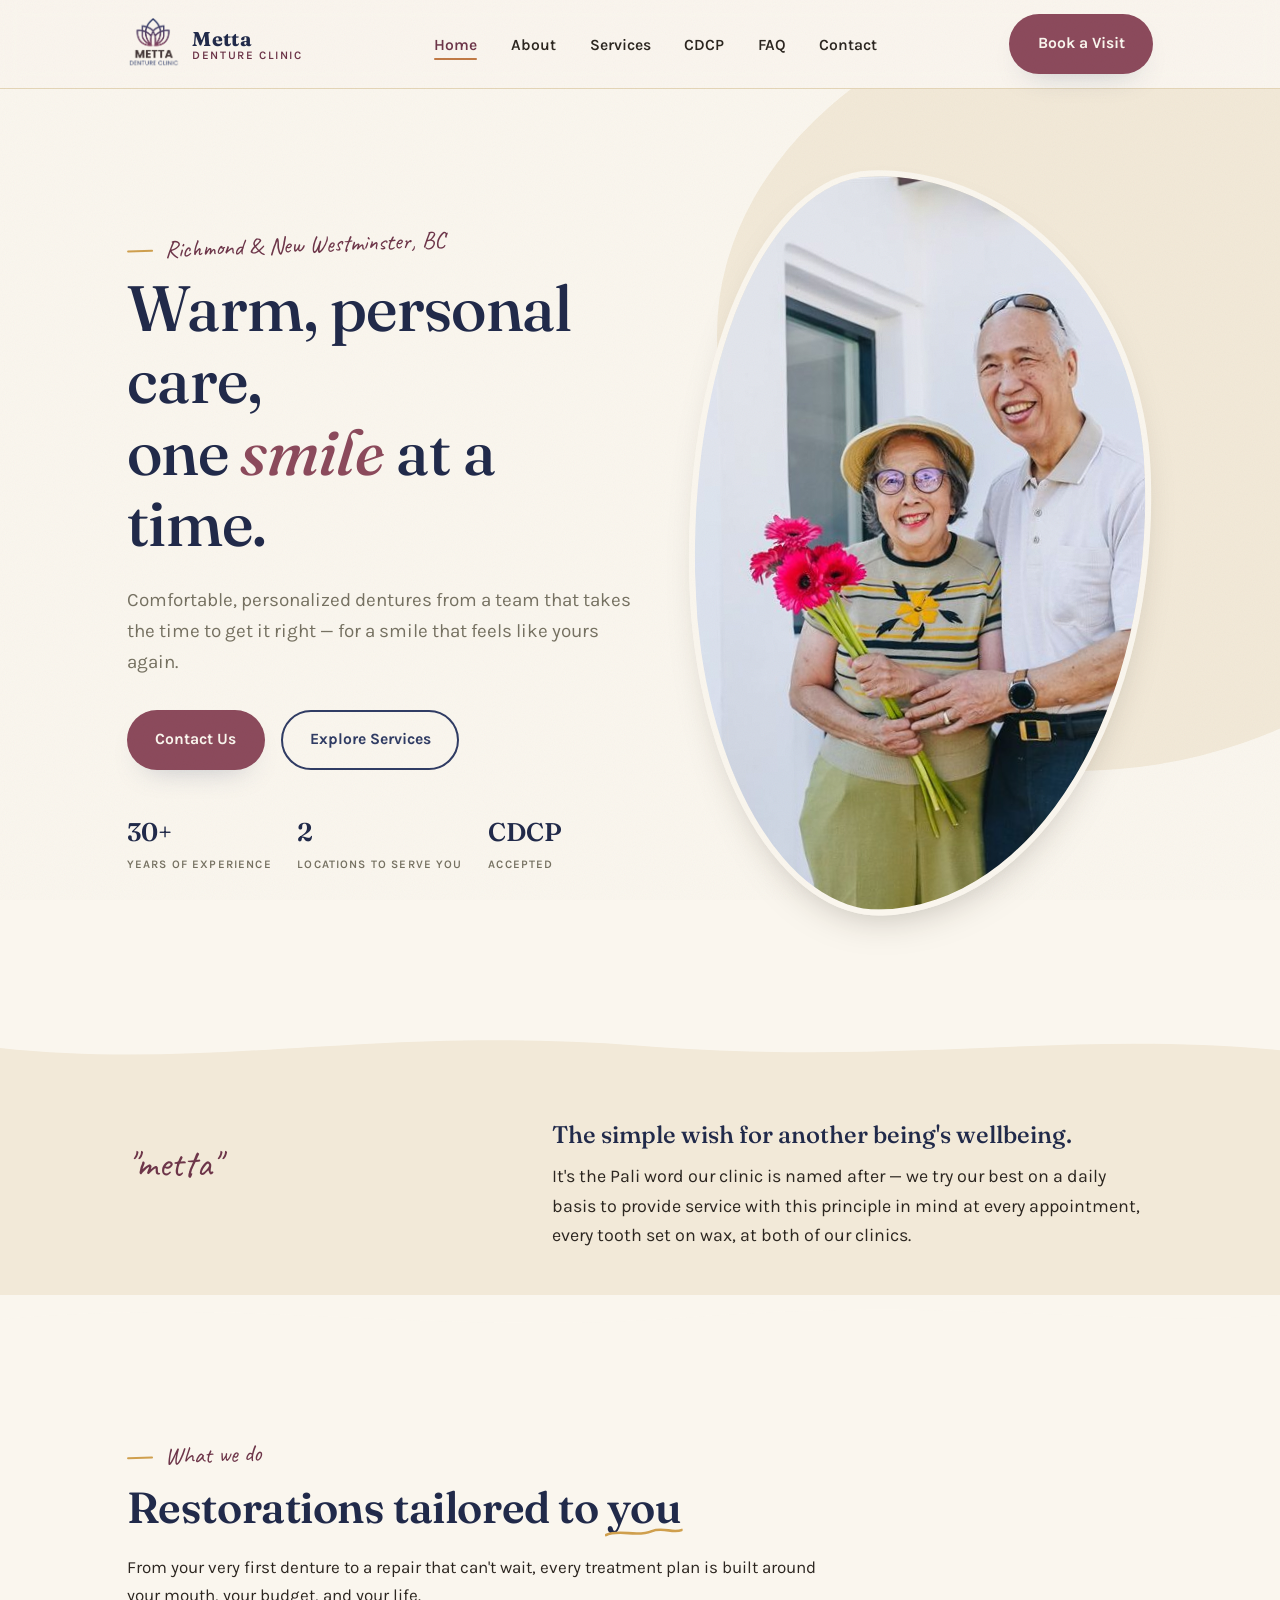
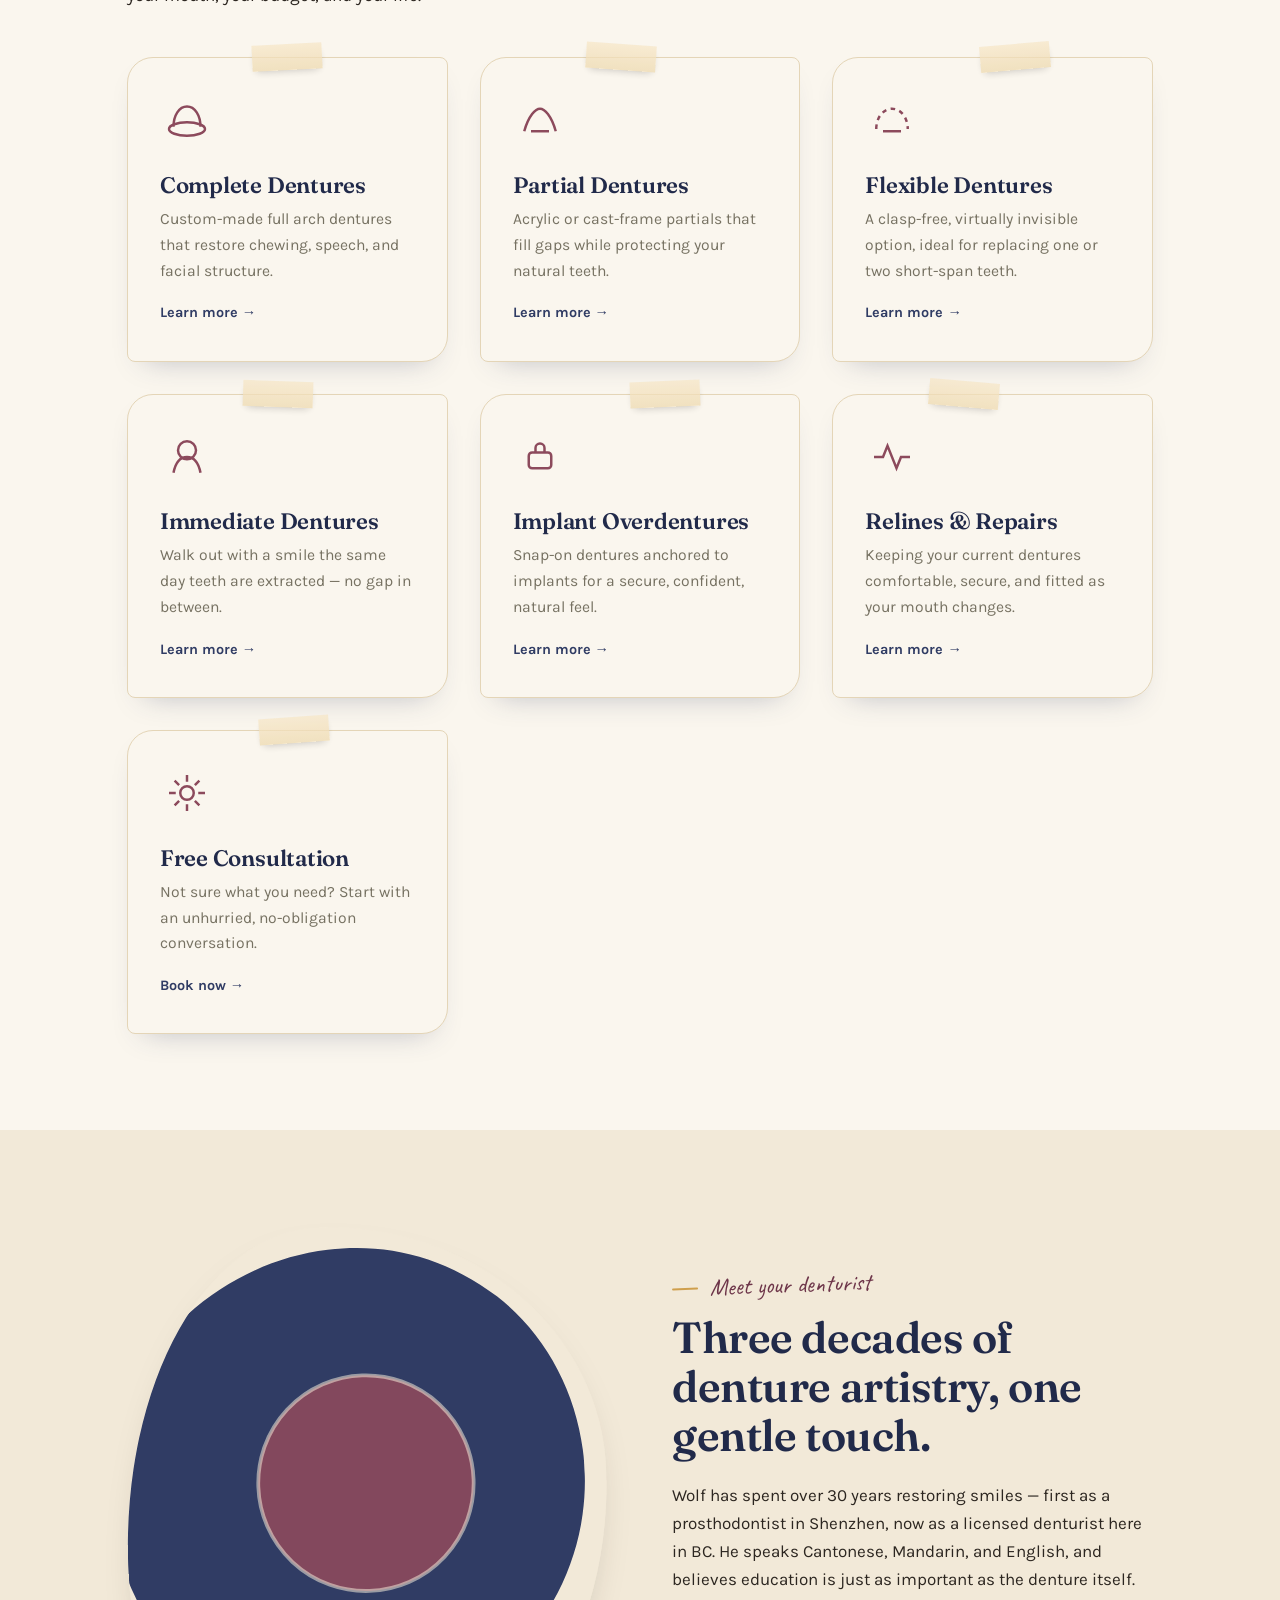
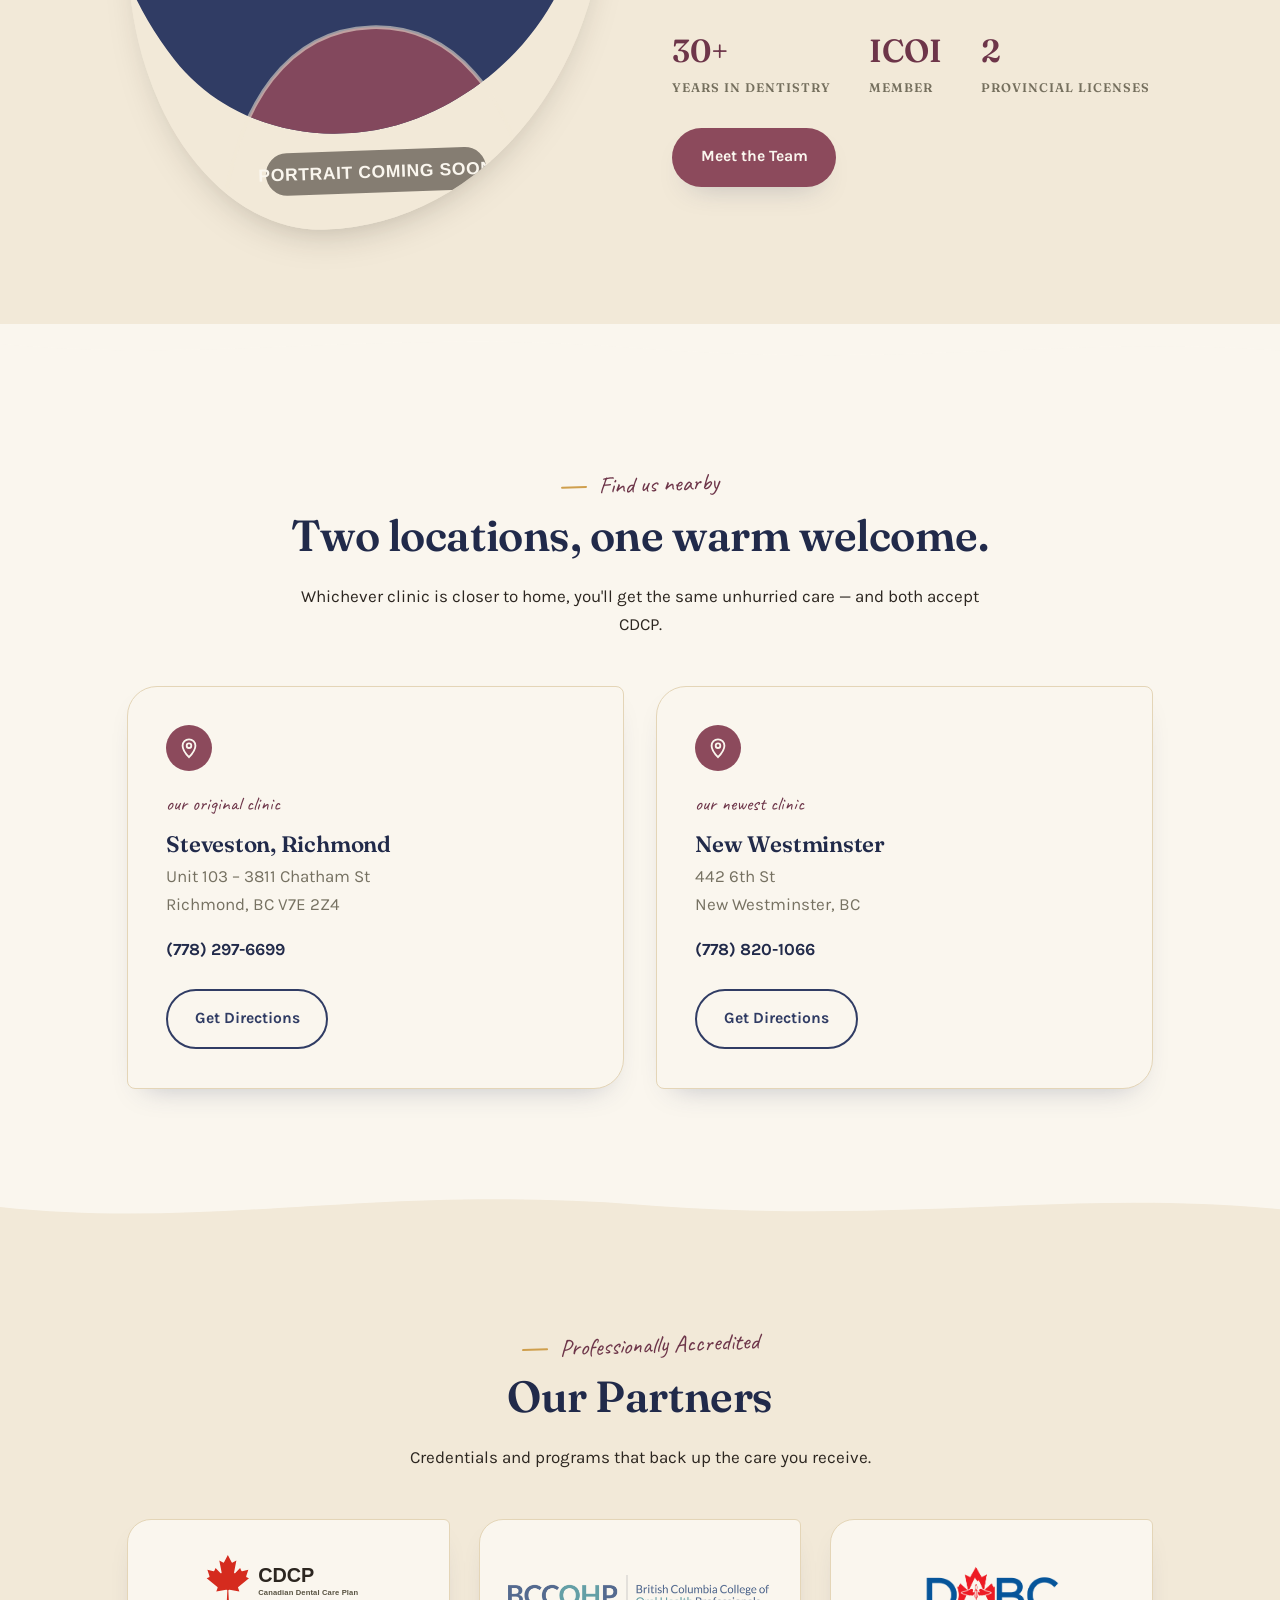
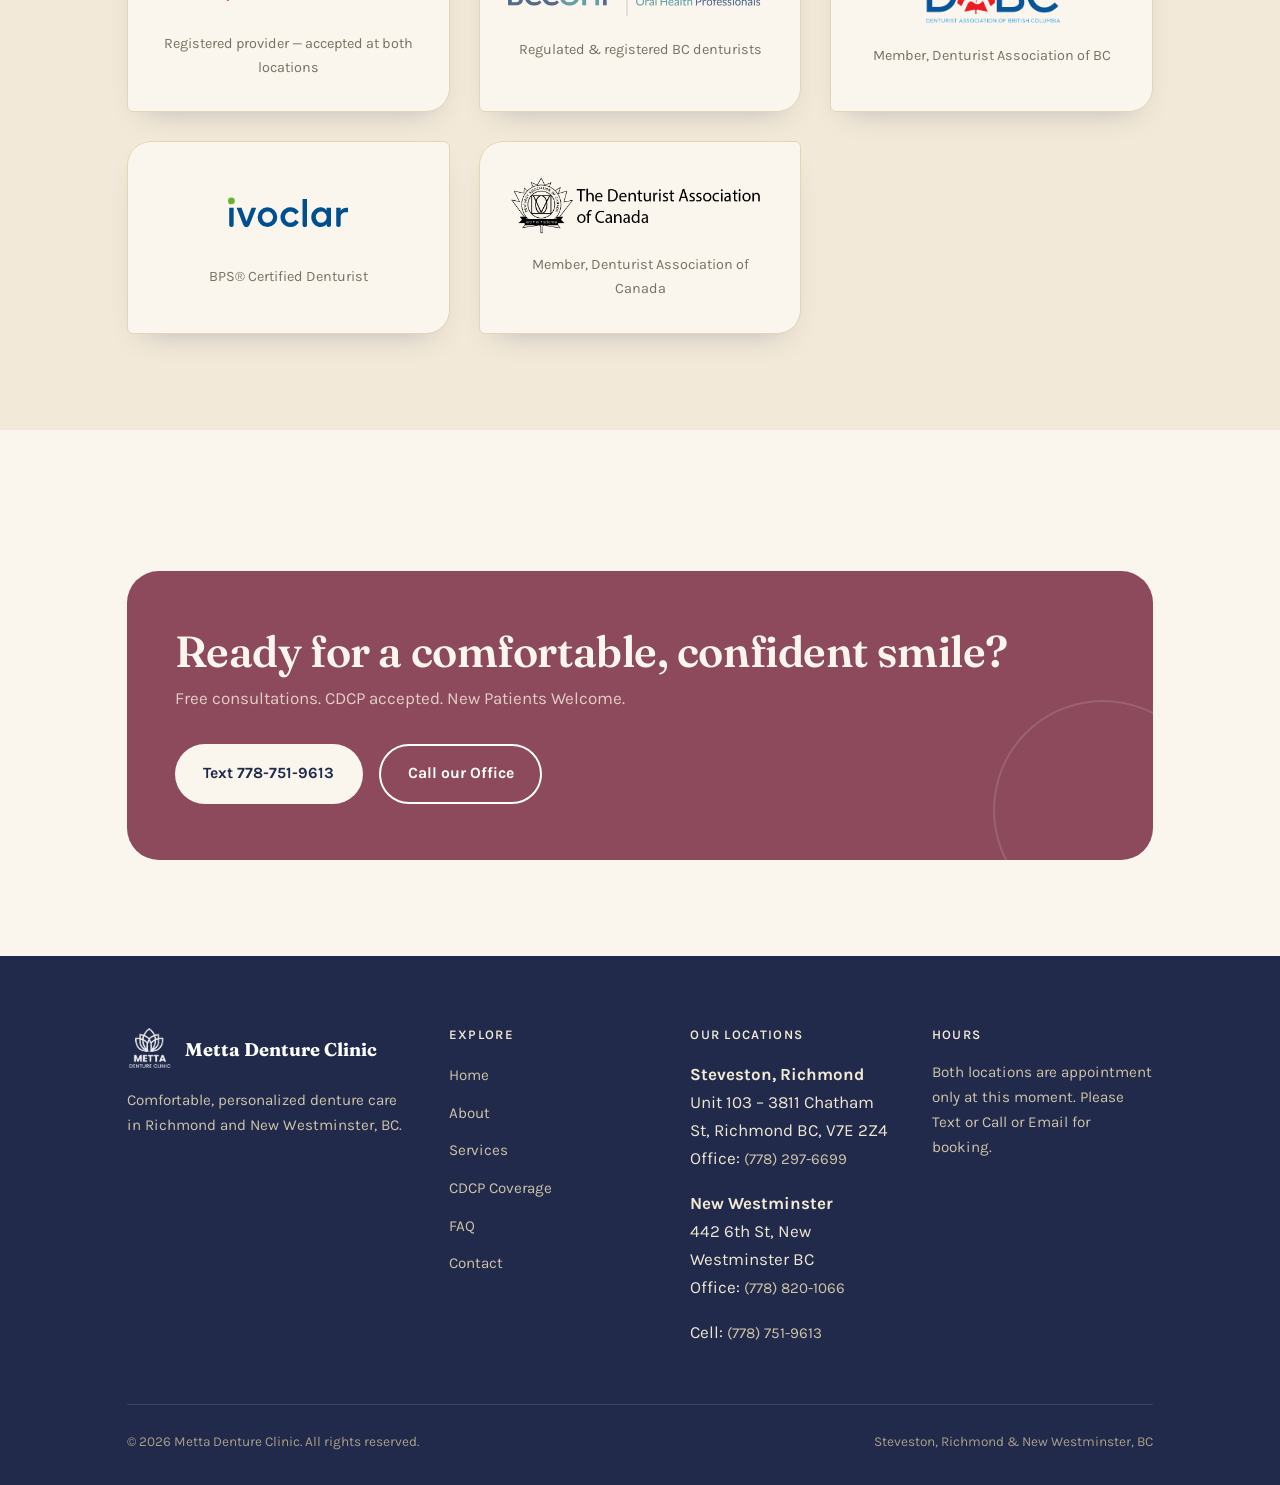
==== index.html @ 25b924a9 "Add hero photo, condense Metta section, tape effect on all service cards, gap before CTA" ====
<!DOCTYPE html>
<html lang="en"><head>
<meta charset="UTF-8">
<meta name="viewport" content="width=device-width, initial-scale=1.0">
<title>Metta Denture Clinic | Richmond &amp; New Westminster, BC</title>
<meta name="description" content="Metta Denture Clinic — two locations in Steveston/Richmond and New Westminster, BC. Complete, partial, immediate &amp; implant dentures. Free consultations, CDCP accepted at both clinics.">
<link rel="icon" type="image/png" href="images/favicon-lotus.png">
<link rel="stylesheet" href="css/style.css">
</head>
<body>

<header class="site-header">
  <div class="container">
    <a href="index.html" class="brand">
      <img src="images/logo-transparent.png" alt="Metta Denture Clinic logo">
      <span class="brand-text"><strong>Metta</strong><span>Denture Clinic</span></span>
    </a>
    <nav class="main-nav">
      <ul>
        <li><a href="index.html" class="active">Home</a></li>
        <li><a href="about.html">About</a></li>
        <li><a href="services.html">Services</a></li>
        <li><a href="cdcp.html">CDCP</a></li>
        <li><a href="faq.html">FAQ</a></li>
        <li><a href="contact.html">Contact</a></li></ul></nav><div class="header-cta">
      <a href="contact.html" class="btn btn-primary">Book a Visit</a>
      <button class="nav-toggle" aria-label="Toggle menu"><span></span><span></span><span></span></button>
    </div>
  </div>
</header>

<main>

  <!-- HERO -->
  <section class="hero">
    <div class="hero-blob-bg" aria-hidden="true"></div>
    <div class="container">
      <div class="hero-copy">
        <p class="eyebrow">Richmond &amp; New Westminster, BC</p>
        <h1>Warm, personal care,<br>one <em>smile</em> at a time.</h1>
        <p class="hero-lede">Comfortable, personalized dentures from a team that takes the time to get it right — for a smile that feels like yours again.&nbsp;<span style="white-space:pre">	</span></p>
        <div class="hero-actions">
          <a href="contact.html" class="btn btn-primary">Contact Us</a>
          <a href="services.html" class="btn btn-ghost">Explore Services</a>
        </div>
        <div class="hero-trust">
          <div>30+<span>Years of Experience</span></div>
          <div>2<span>Locations to Serve You</span></div>
          <div>CDCP<span>Accepted</span></div>
        </div>
      </div>
      <div class="hero-art">
        <div class="hero-photo">
          <img src="images/hero-photo.jpg" alt="Smiling senior couple, all smiles" width="1100" height="733">
        </div>
      </div>
    </div>
  </section>

  <svg class="divider to-alt" viewBox="0 0 1200 40" preserveAspectRatio="none"><path d="M0 20 C 200 40 350 0 600 18 C 850 36 1000 4 1200 22 L1200 40 L0 40 Z"></path></svg>

  <!-- WELCOME / METTA MEANING -->
  <section class="section section-alt section-sm">
    <div class="container welcome-block welcome-block-tight">
      <div class="reveal">
        <p class="pali-word">"metta"</p>
      </div>
      <div class="welcome-copy reveal">
        <p class="lede">The simple wish for another being's wellbeing.</p>
        <p>It's the Pali word our clinic is named after — we try our best on a daily basis to provide service with this principle in mind at every appointment, every tooth set on wax, at both of our clinics.</p>
      </div>
    </div>
  </section>

  <svg class="divider from-alt" viewBox="0 0 1200 40" preserveAspectRatio="none"><path d="M0 22 C 250 2 400 38 650 20 C 900 2 1050 30 1200 18 L1200 40 L0 40 Z"></path></svg>

  <!-- SERVICES TEASER -->
  <section class="section">
    <div class="container">
      <div class="section-head reveal">
        <p class="eyebrow">What we do</p>
        <h2>Restorations tailored to <span class="underline-scribble">you<svg viewBox="0 0 200 20" preserveAspectRatio="none"><path d="M2 14 C 40 4 80 18 120 8 C 150 1 175 12 198 6" stroke="currentColor" stroke-width="4" fill="none" stroke-linecap="round"></path></svg></span></h2>
        <p>From your very first denture to a repair that can't wait, every treatment plan is built around your mouth, your budget, and your life.</p>
      </div>
      <div class="card-grid">
        <div class="tilt-card reveal">
          <div class="tape"></div>
          <svg class="icon" viewBox="0 0 48 48" fill="none" stroke="currentColor" stroke-width="2.2"><path d="M12 30c0-10 5-18 12-18s12 8 12 18"></path><ellipse cx="24" cy="32" rx="16" ry="6"></ellipse></svg>
          <h3>Complete Dentures</h3>
          <p>Custom-made full arch dentures that restore chewing, speech, and facial structure.</p>
          <a href="services.html" class="learn">Learn more →</a>
        </div>
        <div class="tilt-card reveal">
          <div class="tape"></div>
          <svg class="icon" viewBox="0 0 48 48" fill="none" stroke="currentColor" stroke-width="2.2"><path d="M10 34c4-14 10-20 14-20s10 6 14 20"></path><path d="M16 34h16"></path></svg>
          <h3>Partial Dentures</h3>
          <p>Acrylic or cast-frame partials that fill gaps while protecting your natural teeth.</p>
          <a href="services.html" class="learn">Learn more →</a>
        </div>
        <div class="tilt-card reveal">
          <div class="tape"></div>
          <svg class="icon" viewBox="0 0 48 48" fill="none" stroke="currentColor" stroke-width="2.2"><path d="M10 32c0-10 6-18 14-18s14 8 14 18" stroke-dasharray="4 4"></path><path d="M16 34h16"></path></svg>
          <h3>Flexible Dentures</h3>
          <p>A clasp-free, virtually invisible option, ideal for replacing one or two short-span teeth.</p>
          <a href="services.html" class="learn">Learn more →</a>
        </div>
        <div class="tilt-card reveal">
          <div class="tape"></div>
          <svg class="icon" viewBox="0 0 48 48" fill="none" stroke="currentColor" stroke-width="2.2"><circle cx="24" cy="18" r="8"></circle><path d="M12 38c2-10 6-14 12-14s10 4 12 14"></path></svg>
          <h3>Immediate Dentures</h3>
          <p>Walk out with a smile the same day teeth are extracted — no gap in between.</p>
          <a href="services.html" class="learn">Learn more →</a>
        </div>
        <div class="tilt-card reveal">
          <div class="tape"></div>
          <svg class="icon" viewBox="0 0 48 48" fill="none" stroke="currentColor" stroke-width="2.2"><rect x="14" y="20" width="20" height="14" rx="3"></rect><path d="M20 20v-4a4 4 0 0 1 8 0v4"></path></svg>
          <h3>Implant Overdentures</h3>
          <p>Snap-on dentures anchored to implants for a secure, confident, natural feel.</p>
          <a href="services.html" class="learn">Learn more →</a>
        </div>
        <div class="tilt-card reveal">
          <div class="tape"></div>
          <svg class="icon" viewBox="0 0 48 48" fill="none" stroke="currentColor" stroke-width="2.2"><path d="M8 24h8l4-10 8 20 4-10h8"></path></svg>
          <h3>Relines &amp; Repairs</h3>
          <p>Keeping your current dentures comfortable, secure, and fitted as your mouth changes.</p>
          <a href="services.html" class="learn">Learn more →</a>
        </div>
        <div class="tilt-card reveal">
          <div class="tape"></div>
          <svg class="icon" viewBox="0 0 48 48" fill="none" stroke="currentColor" stroke-width="2.2"><path d="M24 8v6M24 34v6M8 24h6M34 24h6M13 13l4 4M31 31l4 4M13 35l4-4M31 17l4-4"></path><circle cx="24" cy="24" r="6"></circle></svg>
          <h3>Free Consultation</h3>
          <p>Not sure what you need? Start with an unhurried, no-obligation conversation.</p>
          <a href="contact.html" class="learn">Book now →</a>
        </div>
      </div>
    </div>
  </section>

  <!-- ABOUT TEASER -->
  <section class="section section-alt">
    <div class="container split">
      <div class="split-media reveal">
        <div class="frame">
          <img src="images/placeholder-team-wolf.svg" alt="Placeholder portrait of Wolf, denturist and owner of Metta Denture Clinic">
        </div>
      </div>
      <div class="split-copy reveal">
        <p class="eyebrow">Meet your denturist</p>
        <h2>Three decades of denture artistry, one gentle touch.</h2>
        <p>Wolf has spent over 30 years restoring smiles — first as a prosthodontist in Shenzhen, now as a licensed denturist here in BC. He speaks Cantonese, Mandarin, and English, and believes education is just as important as the denture itself.</p>
        <div class="stat-row">
          <div>30+<span>Years in Dentistry</span></div>
          <div>ICOI<span>Member</span></div>
          <div>2<span>Provincial Licenses</span></div>
        </div>
        <a href="about.html" class="btn btn-primary mt-lg" style="margin-top:1.8rem;">Meet the Team</a>
      </div>
    </div>
  </section>

  <svg class="divider from-alt" viewBox="0 0 1200 40" preserveAspectRatio="none"><path d="M0 18 C 200 36 350 4 600 22 C 850 40 1000 10 1200 24 L1200 40 L0 40 Z"></path></svg>

  <!-- TWO LOCATIONS -->
  <section class="section">
    <div class="container">
      <div class="section-head center reveal" style="margin-left:auto;margin-right:auto;">
        <p class="eyebrow" style="justify-content:center;">Find us nearby</p>
        <h2>Two locations, one warm welcome.</h2>
        <p>Whichever clinic is closer to home, you'll get the same unhurried care — and both accept CDCP.</p>
      </div>
      <div class="locations-grid">
        <div class="location-card reveal">
          <div class="pin"><svg viewBox="0 0 24 24" fill="none" stroke="currentColor" stroke-width="2"><path d="M12 22s7-7.2 7-12.5A7 7 0 0 0 5 9.5C5 14.8 12 22 12 22Z"></path><circle cx="12" cy="9.5" r="2.5"></circle></svg></div>
          <span class="tag">our original clinic</span>
          <h3>Steveston, Richmond</h3>
          <address>Unit 103 – 3811 Chatham St<br>Richmond, BC V7E 2Z4</address>
          <p style="margin:0.6em 0 1.2em;font-weight:700;color:var(--indigo-deep);"><a href="tel:7782976699" style="color:inherit;">(778) 297-6699</a></p>
          <a href="contact.html" class="btn btn-ghost">Get Directions</a>
        </div>
        <div class="location-card reveal">
          <div class="pin"><svg viewBox="0 0 24 24" fill="none" stroke="currentColor" stroke-width="2"><path d="M12 22s7-7.2 7-12.5A7 7 0 0 0 5 9.5C5 14.8 12 22 12 22Z"></path><circle cx="12" cy="9.5" r="2.5"></circle></svg></div>
          <span class="tag">our newest clinic</span>
          <h3>New Westminster</h3>
          <address>442 6th St<br>New Westminster, BC</address>
          <p style="margin:0.6em 0 1.2em;font-weight:700;color:var(--indigo-deep);"><a href="tel:7788201066" style="color:inherit;">(778) 820-1066</a></p>
          <a href="contact.html" class="btn btn-ghost">Get Directions</a>
        </div>
      </div>
    </div>
  </section>

  <svg class="divider to-alt" viewBox="0 0 1200 40" preserveAspectRatio="none"><path d="M0 20 C 200 40 350 0 600 18 C 850 36 1000 4 1200 22 L1200 40 L0 40 Z"></path></svg>

  <!-- OUR PARTNERS -->
  <section class="section section-alt">
    <div class="container">
      <div class="section-head center reveal" style="margin-left:auto;margin-right:auto;"><p class="eyebrow" style="justify-content:center;">Professionally Accredited</p><h2>Our Partners</h2>
        <p>Credentials and programs that back up the care you receive.</p>
      </div>
      <div class="partners-grid">
        <div class="partner-badge logo-badge reveal">
          <img src="images/partner-cdcp.svg" alt="Canadian Dental Care Plan logo">
          <p>Registered provider — accepted at both locations</p>
        </div>
        <div class="partner-badge logo-badge reveal">
          <img src="images/partner-bccohp.png" alt="British Columbia College of Oral Health Professionals logo">
          <p>Regulated &amp; registered BC denturists</p>
        </div>
        <div class="partner-badge logo-badge reveal">
          <img src="images/partner-dabc.png" alt="Denturist Association of British Columbia logo">
          <p>Member, Denturist Association of BC</p>
        </div>
        <div class="partner-badge logo-badge reveal">
          <img src="images/partner-ivoclar-bps.svg" alt="Ivoclar logo">
          <p>BPS® Certified Denturist</p>
        </div>
        <div class="partner-badge logo-badge reveal">
          <img src="images/partner-dac.png" alt="Denturist Association of Canada logo">
          <p>Member, Denturist Association of Canada</p>
        </div>
      </div>
    </div>
  </section>

  <svg class="divider from-alt" viewBox="0 0 1200 40" preserveAspectRatio="none"><path d="M0 18 C 200 36 350 4 600 22 C 850 40 1000 10 1200 24 L1200 40 L0 40 Z"></path></svg>

  <!-- CTA BANNER -->
  <section class="section">
    <div class="container">
      <div class="cta-banner reveal">
        <div>
          <h2>Ready for a comfortable, confident smile?</h2>
          <p>Free consultations. CDCP accepted. New Patients Welcome.</p>
        </div>
        <div class="actions">
          <a href="tel:7782976699" class="btn btn-light">Text 778-751-9613<br></a>
          <a href="contact.html" class="btn btn-ghost" style="border-color:#fff;color:#fff;">Call our Office</a>
        </div>
      </div>
    </div>
  </section>

</main>

<footer class="site-footer">
  <div class="container">
    <div class="footer-grid">
      <div>
        <div class="footer-brand">
          <img src="images/logo-transparent.png" alt="Metta Denture Clinic logo">
          <strong>Metta Denture Clinic</strong>
        </div>
        <p>Comfortable, personalized denture care in Richmond and New Westminster, BC.</p>
      </div>
      <div>
        <h4>Explore</h4>
        <ul>
          <li><a href="index.html">Home</a></li>
          <li><a href="about.html">About</a></li>
          <li><a href="services.html">Services</a></li>
          <li><a href="cdcp.html">CDCP Coverage</a></li>
          <li><a href="faq.html">FAQ</a></li>
          <li><a href="contact.html">Contact</a></li>
        </ul>
      </div>
      <div>
        <h4>Our Locations</h4>
        <ul>
          <li><strong style="color:#f3ead6;">Steveston, Richmond</strong><br>Unit 103 – 3811 Chatham St, Richmond BC, V7E 2Z4<br>Office: <a href="tel:7782976699">(778) 297-6699</a></li>
          <li style="margin-top:1em;"><strong style="color:#f3ead6;">New Westminster</strong><br>442 6th St, New Westminster BC<br>Office: <a href="tel:7788201066">(778) 820-1066</a></li>
          <li style="margin-top:1em;">Cell: <a href="tel:7787519613">(778) 751-9613</a></li>
        </ul>
      </div>
      <div>
        <h4>Hours</h4>
        <p style="color:#cfc4aa;font-size:0.95rem;">Both locations are appointment only at this moment. Please Text or Call or Email for booking.</p>
      </div>
    </div>
    <div class="footer-bottom">
      <span>© 2026 Metta Denture Clinic. All rights reserved.</span>
      <span>Steveston, Richmond &amp; New Westminster, BC</span>
    </div>
  </div>
</footer>

<script src="js/main.js"></script>


</body></html>
---- css/style.css ----
/* ============================================================
   Metta Denture Clinic — stylesheet
   Warm, hand-crafted, loving-kindness inspired design system
   ============================================================ */

@import url('https://fonts.googleapis.com/css2?family=Fraunces:ital,opsz,wght@0,9..144,300;0,9..144,400;0,9..144,500;0,9..144,600;0,9..144,700;1,9..144,400;1,9..144,500&family=Karla:wght@400;500;600;700&family=Caveat:wght@500;600;700&display=swap');

:root{
  /* palette — pulled from the Metta lotus mark */
  --indigo: #303c64;
  --indigo-deep: #212a4a;
  --mauve: #8c4a5c;
  --mauve-deep: #6d3549;
  --terracotta: #c17a45;
  --gold: #cf9f4d;
  --sage: #7c8a68;

  --ink: #2c2620;
  --ink-soft: #55503fcc;
  --paper: #faf6ee;
  --paper-alt: #f2e9d8;
  --paper-deep: #ecdfc7;
  --cream-line: #e4d5b7;

  --shadow-soft: 0 18px 40px -22px rgba(43, 33, 24, 0.35);
  --shadow-card: 0 14px 30px -18px rgba(48, 60, 100, 0.35);

  --radius-blob-1: 62% 38% 55% 45% / 45% 55% 45% 55%;
  --radius-blob-2: 42% 58% 61% 39% / 55% 42% 58% 45%;
  --radius-blob-3: 55% 45% 40% 60% / 40% 55% 45% 60%;

  --font-display: 'Fraunces', 'Georgia', serif;
  --font-body: 'Karla', 'Segoe UI', sans-serif;
  --font-hand: 'Caveat', cursive;
}

*, *::before, *::after{ box-sizing: border-box; }
html{ scroll-behavior: smooth; }
body{
  margin: 0;
  background: var(--paper);
  color: var(--ink);
  font-family: var(--font-body);
  font-size: 17px;
  line-height: 1.65;
  overflow-x: hidden;
}
img{ max-width: 100%; display: block; }
a{ color: inherit; text-decoration: none; }
ul{ margin: 0; padding: 0; list-style: none; }
h1,h2,h3,h4{
  font-family: var(--font-display);
  color: var(--indigo-deep);
  line-height: 1.12;
  margin: 0 0 0.5em;
  font-weight: 600;
  letter-spacing: -0.01em;
}
h1{ font-size: clamp(2.6rem, 5vw, 4.4rem); font-weight: 500; }
h2{ font-size: clamp(2rem, 3.4vw, 2.9rem); }
h3{ font-size: 1.4rem; }
p{ margin: 0 0 1em; }
.container{
  max-width: 1180px;
  margin: 0 auto;
  padding: 0 6vw;
}
section{ position: relative; }

/* texture: subtle paper grain everywhere */
body::before{
  content:"";
  position: fixed; inset:0;
  pointer-events: none;
  z-index: 999;
  opacity: 0.05;
  mix-blend-mode: multiply;
  background-image: url("data:image/svg+xml,%3Csvg xmlns='http://www.w3.org/2000/svg' width='140' height='140'%3E%3Cfilter id='n'%3E%3CfeTurbulence type='fractalNoise' baseFrequency='0.9' numOctaves='2' stitchTiles='stitch'/%3E%3C/filter%3E%3Crect width='100%25' height='100%25' filter='url(%23n)'/%3E%3C/svg%3E");
}

/* ---------- eyebrow / handwritten labels ---------- */
.eyebrow{
  display: inline-flex;
  align-items: center;
  gap: 0.5em;
  font-family: var(--font-hand);
  font-size: 1.5rem;
  color: var(--mauve-deep);
  transform: rotate(-2deg);
  margin-bottom: 0.3em;
}
.eyebrow::before{
  content:"";
  width: 26px; height: 2px;
  background: var(--gold);
  display: inline-block;
  border-radius: 2px;
}

.underline-scribble{
  position: relative;
  display: inline-block;
}
.underline-scribble svg{
  position: absolute;
  left: -2%; right: -2%; bottom: -0.18em;
  width: 104%; height: 0.3em;
  color: var(--gold);
}

/* ---------- buttons ---------- */
.btn{
  display: inline-flex;
  align-items: center;
  gap: 0.6em;
  font-family: var(--font-body);
  font-weight: 700;
  font-size: 0.98rem;
  padding: 0.95em 1.7em;
  border-radius: 100px;
  border: 2px solid transparent;
  cursor: pointer;
  transition: transform 0.25s ease, box-shadow 0.25s ease, background 0.25s ease, color .25s ease;
  white-space: nowrap;
}
.btn-primary{
  background: var(--mauve);
  color: var(--paper);
  box-shadow: var(--shadow-card);
}
.btn-primary:hover{ transform: translateY(-3px) rotate(-0.6deg); background: var(--mauve-deep); }
.btn-ghost{
  background: transparent;
  border-color: var(--indigo);
  color: var(--indigo);
}
.btn-ghost:hover{ background: var(--indigo); color: var(--paper); transform: translateY(-3px) rotate(0.6deg); }
.btn-light{
  background: var(--paper);
  color: var(--indigo-deep);
}
.btn-light:hover{ transform: translateY(-3px) rotate(-0.6deg); box-shadow: var(--shadow-card); }

/* ============ HEADER ============ */
.site-header{
  position: sticky; top: 0; z-index: 500;
  background: rgba(250, 246, 238, 0.9);
  backdrop-filter: blur(10px);
  border-bottom: 1px solid var(--cream-line);
}
.site-header .container{
  display: flex;
  align-items: center;
  justify-content: space-between;
  padding-top: 0.9rem;
  padding-bottom: 0.9rem;
}
.brand{
  display: flex;
  align-items: center;
  gap: 0.7rem;
}
.brand img{ height: 52px; width: auto; }
.brand-text{
  display: flex;
  flex-direction: column;
  font-family: var(--font-display);
  color: var(--indigo-deep);
  line-height: 1.05;
}
.brand-text strong{ font-size: 1.25rem; font-weight: 700; letter-spacing: 0.02em; }
.brand-text span{ font-size: 0.72rem; font-family: var(--font-body); font-weight: 600; letter-spacing: 0.14em; color: var(--mauve-deep); text-transform: uppercase; }

.main-nav ul{ display: flex; align-items: center; gap: 2.1rem; }
.main-nav a{
  font-weight: 600;
  font-size: 0.98rem;
  color: var(--ink);
  position: relative;
  padding: 0.3em 0;
}
.main-nav a::after{
  content:"";
  position: absolute; left: 0; bottom: -2px;
  width: 0%; height: 2px;
  background: var(--terracotta);
  transition: width 0.25s ease;
  border-radius: 2px;
}
.main-nav a:hover::after, .main-nav a.active::after{ width: 100%; }
.main-nav a.active{ color: var(--mauve-deep); }

.header-cta{ display: flex; align-items: center; gap: 1.1rem; }
.header-phone{
  font-family: var(--font-display);
  font-weight: 600;
  color: var(--indigo-deep);
  font-size: 1.02rem;
}
.header-phone small{ display:block; font-family: var(--font-body); font-weight: 600; font-size: 0.68rem; letter-spacing: 0.12em; text-transform: uppercase; color: var(--ink-soft); }

.nav-toggle{
  display: none;
  flex-direction: column;
  gap: 5px;
  background: none; border: none; cursor: pointer;
  padding: 8px;
}
.nav-toggle span{ width: 26px; height: 2.5px; background: var(--indigo-deep); border-radius: 2px; transition: all .3s ease; }

/* mobile nav */
@media (max-width: 900px){
  .main-nav{
    position: fixed; inset: 0 0 0 auto;
    height: 100vh; width: min(78vw, 340px);
    background: var(--paper);
    transform: translateX(100%);
    transition: transform .35s ease;
    box-shadow: -20px 0 40px -20px rgba(0,0,0,0.25);
    padding: 6.5rem 2.2rem 2rem;
    z-index: 400;
  }
  .main-nav.open{ transform: translateX(0); }
  .main-nav ul{ flex-direction: column; align-items: flex-start; gap: 1.6rem; }
  .main-nav a{ font-size: 1.2rem; }
  .nav-toggle{ display: flex; }
  .header-phone{ display: none; }
}

/* ============ HERO ============ */
.hero{
  padding: 5rem 0 7rem;
  position: relative;
  overflow: hidden;
}
.hero .container{
  display: grid;
  grid-template-columns: 1.05fr 0.95fr;
  gap: 3rem;
  align-items: center;
}
.hero-copy{ position: relative; z-index: 3; padding-top: 1rem; }
.hero-copy h1{ margin-bottom: 0.4em; }
.hero-copy h1 em{ font-style: italic; color: var(--mauve); }
.hero-lede{ font-size: 1.18rem; max-width: 46ch; color: var(--ink-soft); }
.hero-actions{ display: flex; gap: 1rem; margin-top: 2rem; flex-wrap: wrap; }
.hero-trust{ display:flex; gap: 1.6rem; margin-top: 2.6rem; flex-wrap: wrap; }
.hero-trust div{ font-family: var(--font-display); font-weight: 600; color: var(--indigo-deep); font-size: 1.6rem; }
.hero-trust span{ display:block; font-family: var(--font-body); font-weight: 600; font-size: 0.72rem; text-transform: uppercase; letter-spacing: 0.1em; color: var(--ink-soft); margin-top: 0.15em; }

.hero-art{ position: relative; z-index: 2; }
.hero-art svg{ width: 100%; height: auto; }
.hero-photo{
  position: relative;
  border-radius: var(--radius-blob-2);
  overflow: hidden;
  box-shadow: var(--shadow-soft);
  transform: rotate(-2deg);
  border: 6px solid var(--paper);
}
.hero-photo img{ width: 100%; aspect-ratio: 4/5; object-fit: cover; object-position: center 25%; display: block; }
.hero-blob-bg{
  position: absolute;
  top: -12%; right: -18%;
  width: 62%; aspect-ratio: 1;
  background: var(--paper-alt);
  border-radius: var(--radius-blob-1);
  z-index: 1;
}
.hero-dots{ position:absolute; left: 2%; bottom: 6%; width: 90px; opacity: 0.5; z-index: 1;}

/* ============ SECTION WRAPPERS ============ */
.section{ padding: 6rem 0; }
.section-sm{ padding: 2.75rem 0; }
.section-alt{ background: var(--paper-alt); }
.section-deep{ background: var(--indigo-deep); color: var(--paper); }
.section-deep h2, .section-deep h3{ color: var(--paper); }
.section-deep .ink-soft-inverse{ color: #f0e9dbb0; }

.section-head{ max-width: 720px; margin-bottom: 3rem; }
.section-head.center{ margin-left: auto; margin-right: auto; text-align: center; }

/* torn / wavy divider between sections */
.divider{
  display:block; width: 100%; height: 46px;
  margin-top: -1px;
}
.divider path{ fill: var(--paper); }
.divider.to-alt path{ fill: var(--paper-alt); }
.divider.from-alt path{ fill: var(--paper); }
.divider.to-deep path{ fill: var(--indigo-deep); }
.divider.from-deep-to-paper path{ fill: var(--paper); }

/* ============ PULL QUOTE / WELCOME ============ */
.welcome-block{
  display: grid;
  grid-template-columns: 0.9fr 1.4fr;
  gap: 3.5rem;
  align-items: start;
}
.welcome-block-tight{
  align-items: center;
  gap: 2.4rem;
}
.welcome-block-tight .welcome-copy .lede{ margin-bottom: 0.3em; }
.welcome-block-tight .welcome-copy p:last-child{ margin-bottom: 0; }
.welcome-mark{
  font-family: var(--font-display);
  font-size: 7rem;
  color: var(--mauve);
  line-height: 0.7;
  opacity: 0.85;
  transform: rotate(-4deg);
}
.pali-word{
  font-family: var(--font-hand);
  font-size: 2.4rem;
  color: var(--mauve-deep);
}
.welcome-copy p{ font-size: 1.12rem; }
.welcome-copy .lede{ font-family: var(--font-display); font-size: 1.5rem; color: var(--indigo-deep); font-weight: 500; }

/* ============ SERVICE / VALUE CARDS ============ */
.card-grid{
  display: grid;
  grid-template-columns: repeat(3, 1fr);
  gap: 2rem;
}
.tilt-card{
  background: var(--paper);
  border: 1px solid var(--cream-line);
  border-radius: 26px 8px 26px 8px;
  padding: 2.2rem 2rem;
  box-shadow: var(--shadow-card);
  transition: transform .3s ease, box-shadow .3s ease;
  position: relative;
}
.tilt-card:nth-child(2n){ transform: rotate(-1deg); }
.tilt-card:nth-child(3n){ transform: rotate(1.1deg); }
.tilt-card:nth-child(3n+1){ transform: rotate(-0.6deg); }
.tilt-card:hover{ transform: translateY(-6px) rotate(0deg) !important; box-shadow: var(--shadow-soft); }
.tilt-card .icon{
  width: 54px; height: 54px;
  margin-bottom: 1.1rem;
  color: var(--mauve);
}
.tilt-card h3{ margin-bottom: 0.4em; }
.tilt-card p{ color: var(--ink-soft); font-size: 0.98rem; margin-bottom: 0.8em; }
.tilt-card a.learn{ font-weight: 700; color: var(--indigo); font-size: 0.9rem; }

/* pin / tape decoration */
.tape{
  position: absolute; top: -14px; left: 50%;
  width: 70px; height: 26px;
  background: linear-gradient(180deg, #f6e6c7cc, #edd8adcc);
  transform: translateX(-50%) rotate(-3deg);
  box-shadow: 0 4px 8px -4px rgba(0,0,0,0.25);
  opacity: 0.9;
}
.card-grid .tilt-card:nth-child(2) .tape{ left: 44%; transform: translateX(-50%) rotate(4deg); }
.card-grid .tilt-card:nth-child(3) .tape{ left: 57%; transform: translateX(-50%) rotate(-5deg); }
.card-grid .tilt-card:nth-child(4) .tape{ left: 47%; transform: translateX(-50%) rotate(2deg); }
.card-grid .tilt-card:nth-child(5) .tape{ left: 58%; transform: translateX(-50%) rotate(-2.5deg); }
.card-grid .tilt-card:nth-child(6) .tape{ left: 41%; transform: translateX(-50%) rotate(5deg); }
.card-grid .tilt-card:nth-child(7) .tape{ left: 52%; transform: translateX(-50%) rotate(-4deg); }

/* ============ ABOUT TEASER / SPLIT ============ */
.split{
  display: grid;
  grid-template-columns: 1fr 1fr;
  gap: 4rem;
  align-items: center;
}
.split.reverse .split-media{ order: 2; }
.split.reverse .split-copy{ order: 1; }
.split-media{ position: relative; }
.split-media .frame{
  border-radius: var(--radius-blob-2);
  overflow: hidden;
  box-shadow: var(--shadow-soft);
  transform: rotate(-2deg);
}
.split-media .frame img{ width: 100%; aspect-ratio: 4/5; object-fit: cover; }
.split-media .frame.sq img{ aspect-ratio: 4/3; }
.split-copy .stat-row{ display:flex; gap: 2.4rem; margin-top: 2rem; }
.split-copy .stat-row div{ font-family: var(--font-display); font-size: 2rem; color: var(--mauve-deep); font-weight: 600; }
.split-copy .stat-row span{ display:block; font-size: 0.78rem; text-transform: uppercase; letter-spacing: 0.08em; color: var(--ink-soft); font-weight: 600;}

/* ============ TESTIMONIAL / COMING SOON CARDS ============ */
.testimonial-grid{
  display: grid;
  grid-template-columns: repeat(3, 1fr);
  gap: 1.8rem;
}
.testimonial-card{
  border: 2px dashed var(--cream-line);
  border-radius: 22px;
  padding: 2rem 1.8rem;
  background: var(--paper);
  text-align: center;
  color: var(--ink-soft);
}
.testimonial-card .quote-mark{
  font-family: var(--font-display);
  font-size: 2.6rem;
  color: var(--gold);
  display: block;
  margin-bottom: 0.2em;
}
.testimonial-card em{ font-style: italic; font-size: 0.95rem; }

/* ============ CTA BANNER ============ */
.cta-banner{
  background: var(--mauve);
  color: var(--paper);
  border-radius: 32px;
  padding: 3.5rem 3rem;
  display: flex;
  align-items: center;
  justify-content: space-between;
  gap: 2rem;
  flex-wrap: wrap;
  position: relative;
  overflow: hidden;
}
.cta-banner h2{ color: var(--paper); margin-bottom: 0.2em; }
.cta-banner p{ color: #fbeee2cc; margin: 0; }
.cta-banner .actions{ display:flex; gap: 1rem; flex-wrap: wrap; }
.cta-banner::after{
  content:"";
  position: absolute; right: -60px; bottom: -60px;
  width: 220px; height: 220px;
  border: 2px solid #ffffff22;
  border-radius: 50%;
}

/* ============ FOOTER ============ */
.site-footer{
  background: var(--indigo-deep);
  color: #efe6d3;
  padding: 4.5rem 0 2rem;
  position: relative;
}
.footer-grid{
  display: grid;
  grid-template-columns: 1.4fr 1fr 1fr 1.1fr;
  gap: 2.5rem;
  padding-bottom: 3rem;
  border-bottom: 1px solid #ffffff1f;
}
.footer-brand{ display:flex; gap: 0.8rem; align-items: center; margin-bottom: 1rem; }
.footer-brand img{ height: 44px; filter: brightness(0) invert(1); opacity: 0.92; }
.footer-brand strong{ font-family: var(--font-display); font-size: 1.15rem; color: #fff; }
.site-footer h4{ color: #f3ead6; font-family: var(--font-body); font-size: 0.82rem; text-transform: uppercase; letter-spacing: 0.1em; margin-bottom: 1.1rem; }
.site-footer p, .site-footer a{ color: #cfc4aa; font-size: 0.95rem; }
.site-footer ul li{ margin-bottom: 0.6rem; }
.site-footer a:hover{ color: #fff; }
.footer-bottom{
  display:flex; justify-content: space-between; align-items:center;
  padding-top: 1.6rem; font-size: 0.85rem; color: #a99f88; flex-wrap: wrap; gap: 0.6rem;
}

/* ============ PAGE HERO (interior pages) ============ */
.page-hero{
  padding: 4rem 0 3.5rem;
  position: relative;
}
.page-hero .container{ position: relative; z-index: 2; }
.page-hero h1{ margin-bottom: 0.3em; }
.breadcrumb{ font-size: 0.88rem; color: var(--ink-soft); margin-bottom: 1rem; font-weight: 600; }
.breadcrumb a{ color: var(--mauve-deep); }

/* ============ ACCORDION (services / faq) ============ */
.accordion-item{
  border-bottom: 1px solid var(--cream-line);
  padding: 1.6rem 0;
}
.accordion-item:first-child{ border-top: 1px solid var(--cream-line); }
.accordion-trigger{
  display:flex; align-items: center; justify-content: space-between;
  gap: 1.5rem;
  width: 100%;
  background:none; border:none; text-align:left;
  cursor: pointer;
  font-family: var(--font-display);
  font-size: 1.28rem;
  color: var(--indigo-deep);
  padding: 0;
}
.accordion-icon{
  flex-shrink: 0;
  width: 34px; height: 34px;
  border-radius: 50%;
  border: 2px solid var(--terracotta);
  display:flex; align-items:center; justify-content:center;
  position: relative;
  transition: transform .3s ease, background .3s ease;
}
.accordion-icon::before, .accordion-icon::after{
  content:"";
  position: absolute;
  background: var(--terracotta);
  transition: transform .3s ease, background .3s ease;
}
.accordion-icon::before{ width: 14px; height: 2px; }
.accordion-icon::after{ width: 2px; height: 14px; }
.accordion-item.open .accordion-icon{ background: var(--terracotta); transform: rotate(180deg); }
.accordion-item.open .accordion-icon::after{ transform: scaleY(0); }
.accordion-item.open .accordion-icon::before, .accordion-item.open .accordion-icon::after{ background: var(--paper); }
.accordion-panel{
  max-height: 0;
  overflow: hidden;
  transition: max-height .4s ease;
}
.accordion-panel-inner{ padding-top: 1.1rem; color: var(--ink-soft); font-size: 1rem; max-width: 68ch; }

/* service item extra: icon + number */
.service-block{
  display: grid;
  grid-template-columns: 90px 1fr;
  gap: 1.6rem;
}
.service-num{
  font-family: var(--font-display);
  font-size: 1.6rem;
  color: var(--mauve);
  opacity: 0.55;
  margin-bottom: 0.3rem;
}

/* ============ PLACEHOLDER GALLERY (clinic interior) ============ */
.gallery-grid{
  display: grid;
  grid-template-columns: repeat(4, 1fr);
  grid-auto-rows: 150px;
  gap: 1.2rem;
}
.gallery-grid figure{
  margin: 0;
  border-radius: 18px;
  overflow: hidden;
  position: relative;
  box-shadow: var(--shadow-card);
}
.gallery-grid figure:nth-child(1){ grid-column: span 2; grid-row: span 2; }
.gallery-grid figure:nth-child(4){ grid-row: span 2; }
.gallery-grid figure:nth-child(6){ grid-column: span 2; }
.gallery-grid img{ width:100%; height:100%; object-fit: cover; }
.gallery-grid figcaption{
  position:absolute; bottom: 10px; left: 12px;
  background: rgba(43,33,24,0.55);
  color: #fff; font-size: 0.72rem; font-weight: 600;
  padding: 0.25em 0.7em; border-radius: 100px;
  letter-spacing: 0.03em;
}

/* ============ TEAM ============ */
.team-grid{
  display: grid;
  grid-template-columns: repeat(4, 1fr);
  gap: 2.2rem;
}
.team-card{ text-align: center; position: relative; }
.team-card .portrait-wrap{
  width: 200px; height: 220px;
  margin: 0 auto 1.4rem;
  position: relative;
}
.team-card:nth-child(1) .portrait-wrap{ transform: rotate(-1.4deg); }
.team-card:nth-child(2) .portrait-wrap{ transform: rotate(2deg); }
.team-card:nth-child(3) .portrait-wrap{ transform: rotate(-2deg); }
.team-card:nth-child(4) .portrait-wrap{ transform: rotate(1.6deg); }
.team-card .portrait-wrap img{
  width: 100%; height: 100%; object-fit: cover;
  border-radius: var(--radius-blob-3);
  box-shadow: var(--shadow-soft);
}
.team-card h3{ margin-bottom: 0.1em; }
.team-card .role{ font-family: var(--font-hand); color: var(--mauve-deep); font-size: 1.3rem; display:block; margin-bottom: 0.7em; }
.team-card p{ color: var(--ink-soft); font-size: 0.95rem; text-align: left; }

/* ============ VALUES ============ */
.values-grid{ display:grid; grid-template-columns: repeat(4,1fr); gap: 1.8rem; }
.value-item{ text-align:center; padding: 1rem; }
.value-item .icon{ width: 60px; height: 60px; margin: 0 auto 1rem; color: var(--indigo); }
.value-item h4{ font-family: var(--font-display); font-size: 1.15rem; color: var(--indigo-deep); margin-bottom: 0.3em; }
.value-item p{ font-size: 0.92rem; color: var(--ink-soft); }

/* ============ PARTNERS ============ */
.partners-grid{
  display: grid;
  grid-template-columns: repeat(3, 1fr);
  gap: 1.8rem;
}
.partner-badge{
  background: var(--paper);
  border: 1px solid var(--cream-line);
  border-radius: 24px 6px 24px 6px;
  padding: 2rem 1.8rem;
  text-align: center;
  box-shadow: var(--shadow-card);
}
.partner-badge:nth-child(3n+2){ transform: rotate(-0.8deg); }
.partner-badge:nth-child(3n+3){ transform: rotate(0.8deg); }
.partner-badge .icon{ width: 46px; height: 46px; margin: 0 auto 0.8rem; color: var(--mauve); }
.partner-badge h4{ font-family: var(--font-display); font-size: 1.2rem; color: var(--indigo-deep); margin-bottom: 0.3em; }
.partner-badge p{ font-size: 0.9rem; color: var(--ink-soft); margin: 0; }
.partner-badge.logo-badge{ display: flex; flex-direction: column; justify-content: center; }
.partner-badge.logo-badge img{ max-width: 100%; max-height: 64px; width: auto; object-fit: contain; margin: 0 auto 1rem; }

/* ============ LOCATIONS ============ */
.locations-grid{
  display: grid;
  grid-template-columns: repeat(2, 1fr);
  gap: 2rem;
}
.location-card{
  background: var(--paper);
  border: 1px solid var(--cream-line);
  border-radius: 30px 8px 30px 8px;
  padding: 2.4rem;
  box-shadow: var(--shadow-card);
  position: relative;
}
.location-card:nth-child(2){ transform: rotate(0.6deg); }
.location-card:nth-child(1){ transform: rotate(-0.6deg); }
.location-card .pin{
  width: 46px; height: 46px;
  border-radius: 50%;
  background: var(--mauve);
  color: var(--paper);
  display: flex; align-items: center; justify-content: center;
  margin-bottom: 1.1rem;
}
.location-card .pin svg{ width: 22px; height: 22px; }
.location-card h3{ margin-bottom: 0.2em; }
.location-card .tag{
  display: inline-block;
  font-family: var(--font-hand);
  color: var(--mauve-deep);
  font-size: 1.2rem;
  margin-bottom: 0.6em;
}
.location-card address{ font-style: normal; color: var(--ink-soft); margin-bottom: 1em; }
.location-card a.btn{ margin-top: 0.4em; }

.maps-grid{
  display: grid;
  grid-template-columns: repeat(2, 1fr);
  gap: 1.6rem;
}
.maps-grid .map-wrap{ margin: 0; }
.maps-grid figcaption{
  margin-top: 0.7rem;
  font-family: var(--font-display);
  font-weight: 600;
  color: var(--indigo-deep);
  text-align: center;
}

/* ============ CONTACT PAGE ============ */
.contact-grid{ display: grid; grid-template-columns: 1fr 1fr; gap: 3.5rem; }
.info-card{
  background: var(--paper);
  border: 1px solid var(--cream-line);
  border-radius: 24px 6px 24px 6px;
  padding: 2.2rem;
  box-shadow: var(--shadow-card);
  margin-bottom: 1.4rem;
}
.info-card h4{ font-family: var(--font-display); color: var(--indigo-deep); margin-bottom: 0.5em; font-size: 1.2rem; }
.info-card a{ color: var(--mauve-deep); font-weight: 700; }
.map-wrap{ border-radius: 24px; overflow: hidden; box-shadow: var(--shadow-soft); border: 6px solid var(--paper); }
.map-wrap iframe{ width: 100%; height: 100%; min-height: 340px; border: 0; display:block; }

.contact-form{ display: grid; gap: 1.1rem; }
.contact-form label{ font-weight: 700; font-size: 0.88rem; color: var(--indigo-deep); display:block; margin-bottom: 0.4em; }
.contact-form input, .contact-form textarea{
  width: 100%;
  border: 1.5px solid var(--cream-line);
  background: var(--paper);
  border-radius: 14px;
  padding: 0.9em 1.1em;
  font-family: var(--font-body);
  font-size: 1rem;
  color: var(--ink);
}
.contact-form input:focus, .contact-form textarea:focus{ outline: none; border-color: var(--mauve); }
.form-note{ font-size: 0.82rem; color: var(--ink-soft); }

.hours-table{ width: 100%; border-collapse: collapse; }
.hours-table td{ padding: 0.5em 0; border-bottom: 1px dashed var(--cream-line); font-size: 0.95rem; }
.hours-table td:last-child{ text-align: right; font-weight: 700; color: var(--indigo-deep); }

/* ============ MISC UTILITIES ============ */
.reveal{ opacity: 0; transform: translateY(24px); transition: opacity .7s ease, transform .7s ease; }
.reveal.in{ opacity: 1; transform: translateY(0); }
.text-center{ text-align: center; }
.mt-lg{ margin-top: 3rem; }

/* ============ RESPONSIVE ============ */
@media (max-width: 980px){
  .hero .container{ grid-template-columns: 1fr; }
  .hero-art{ order: -1; max-width: 340px; margin: 0 auto; }
  .welcome-block{ grid-template-columns: 1fr; }
  .split{ grid-template-columns: 1fr; }
  .split.reverse .split-media, .split.reverse .split-copy{ order: initial; }
  .card-grid, .testimonial-grid{ grid-template-columns: repeat(2, 1fr); }
  .team-grid{ grid-template-columns: repeat(2, 1fr); gap: 1.4rem; }
  .values-grid{ grid-template-columns: repeat(2, 1fr); }
  .contact-grid{ grid-template-columns: 1fr; }
  .locations-grid, .maps-grid{ grid-template-columns: 1fr; }
  .partners-grid{ grid-template-columns: repeat(2, 1fr); }
  .footer-grid{ grid-template-columns: 1fr 1fr; }
  .gallery-grid{ grid-template-columns: repeat(2, 1fr); }
  .gallery-grid figure:nth-child(1){ grid-column: span 2; }
}
@media (max-width: 640px){
  .card-grid, .testimonial-grid, .team-grid, .values-grid, .partners-grid{ grid-template-columns: 1fr; }
  .footer-grid{ grid-template-columns: 1fr; }
  .cta-banner{ padding: 2.4rem 1.6rem; flex-direction: column; align-items: flex-start; }
  .service-block{ grid-template-columns: 1fr; }
  .service-num{ display:none; }
}
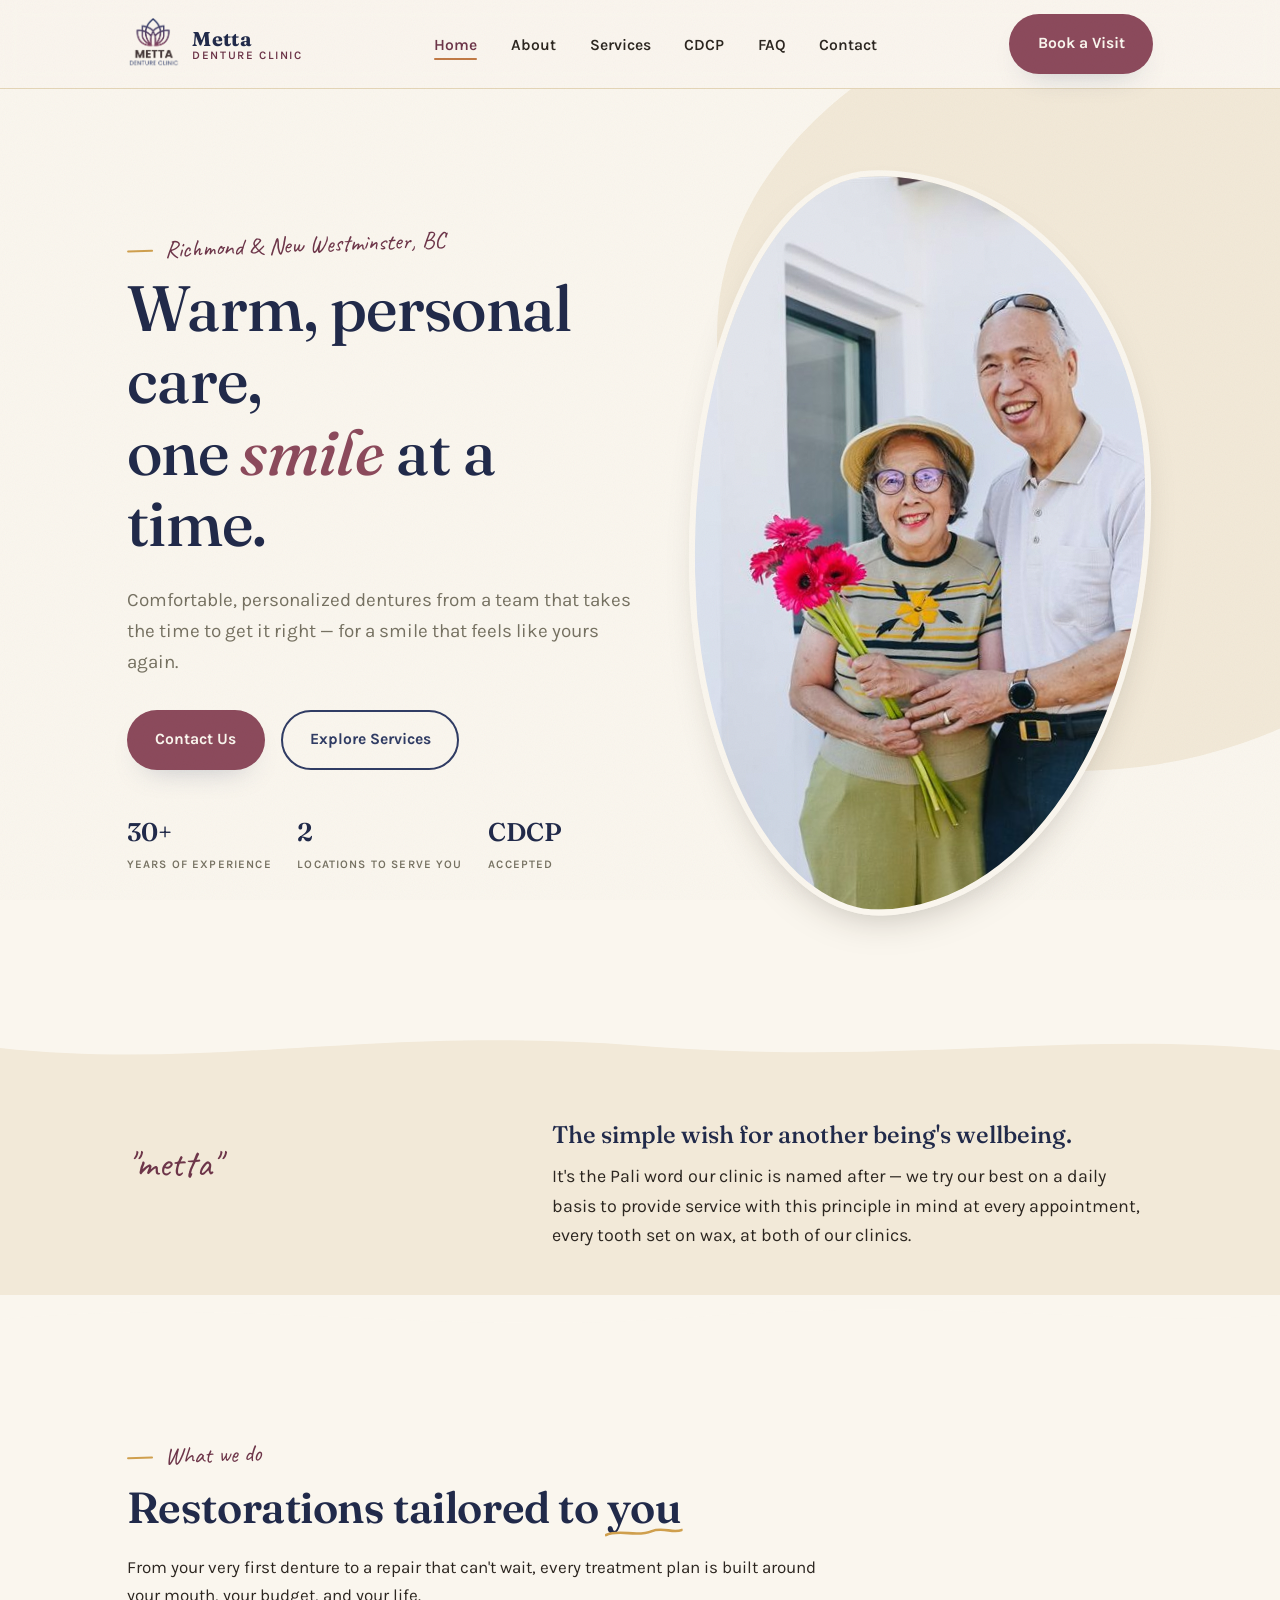
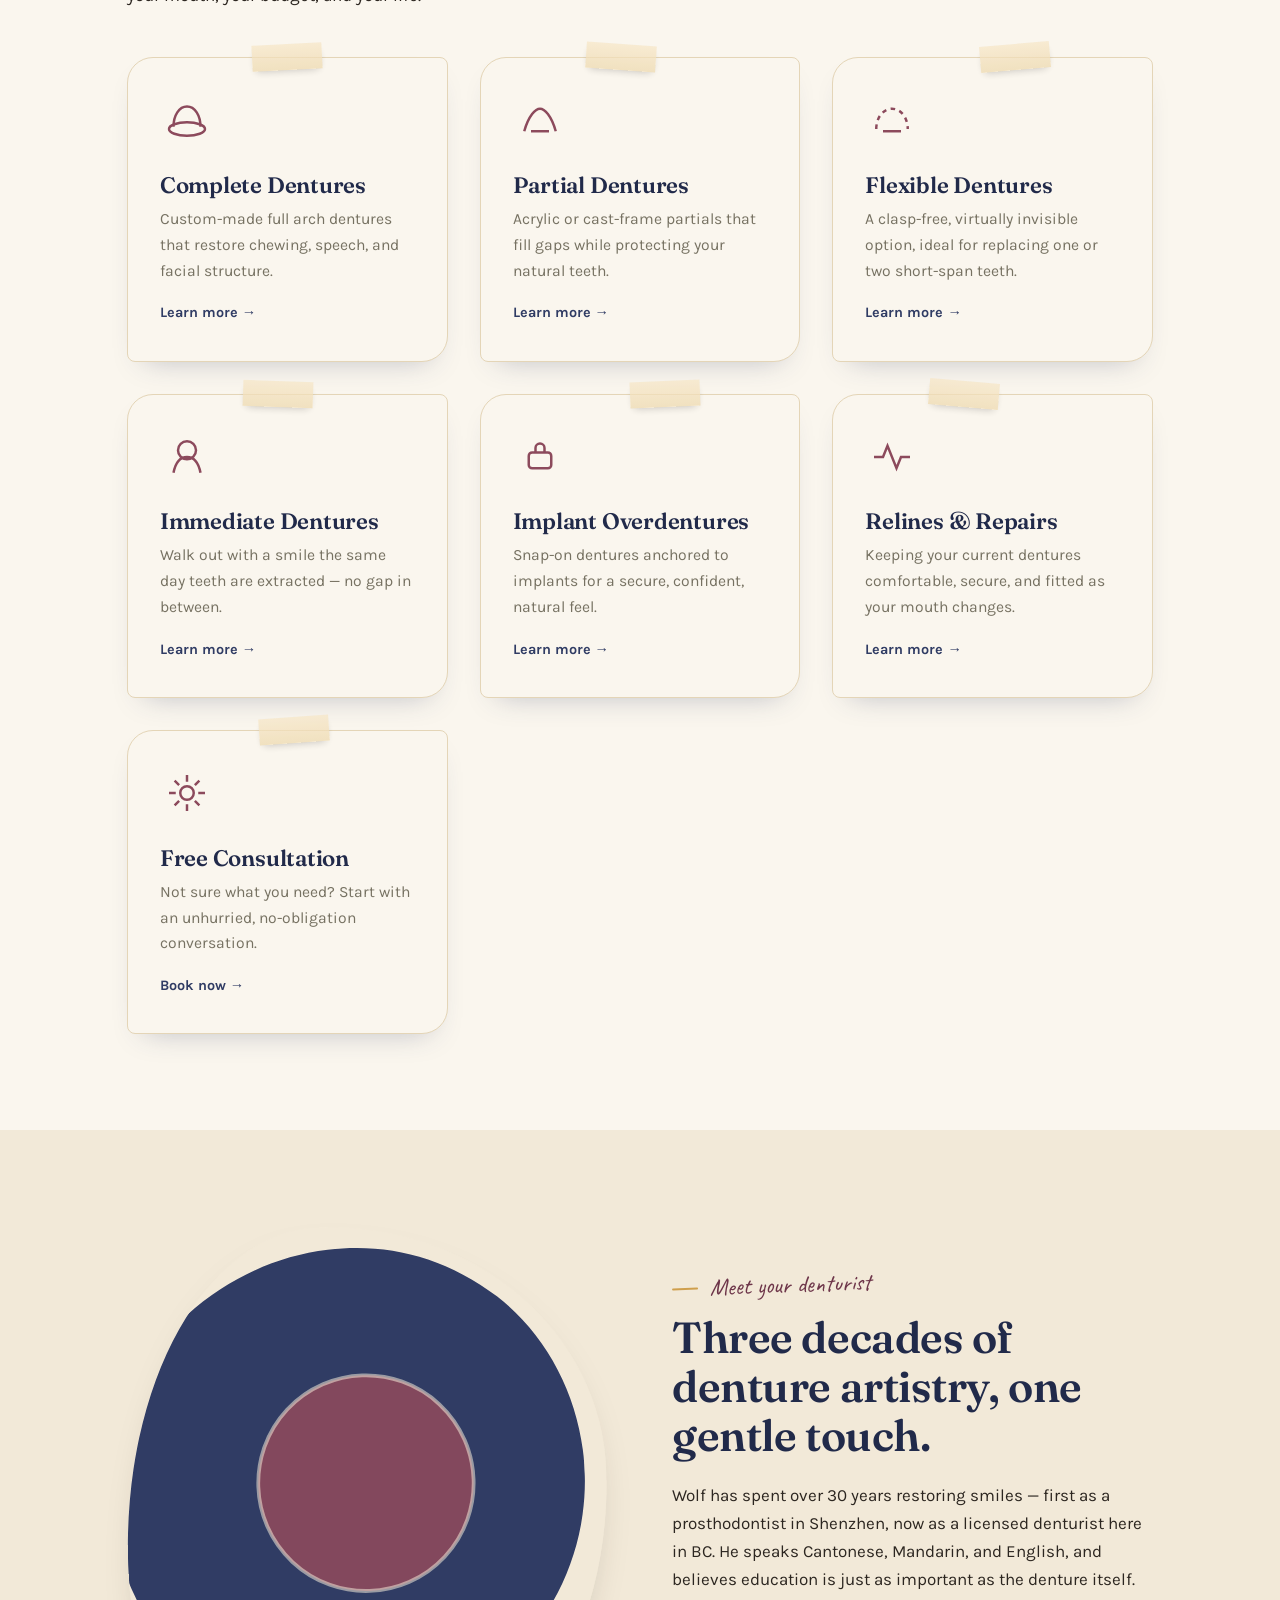
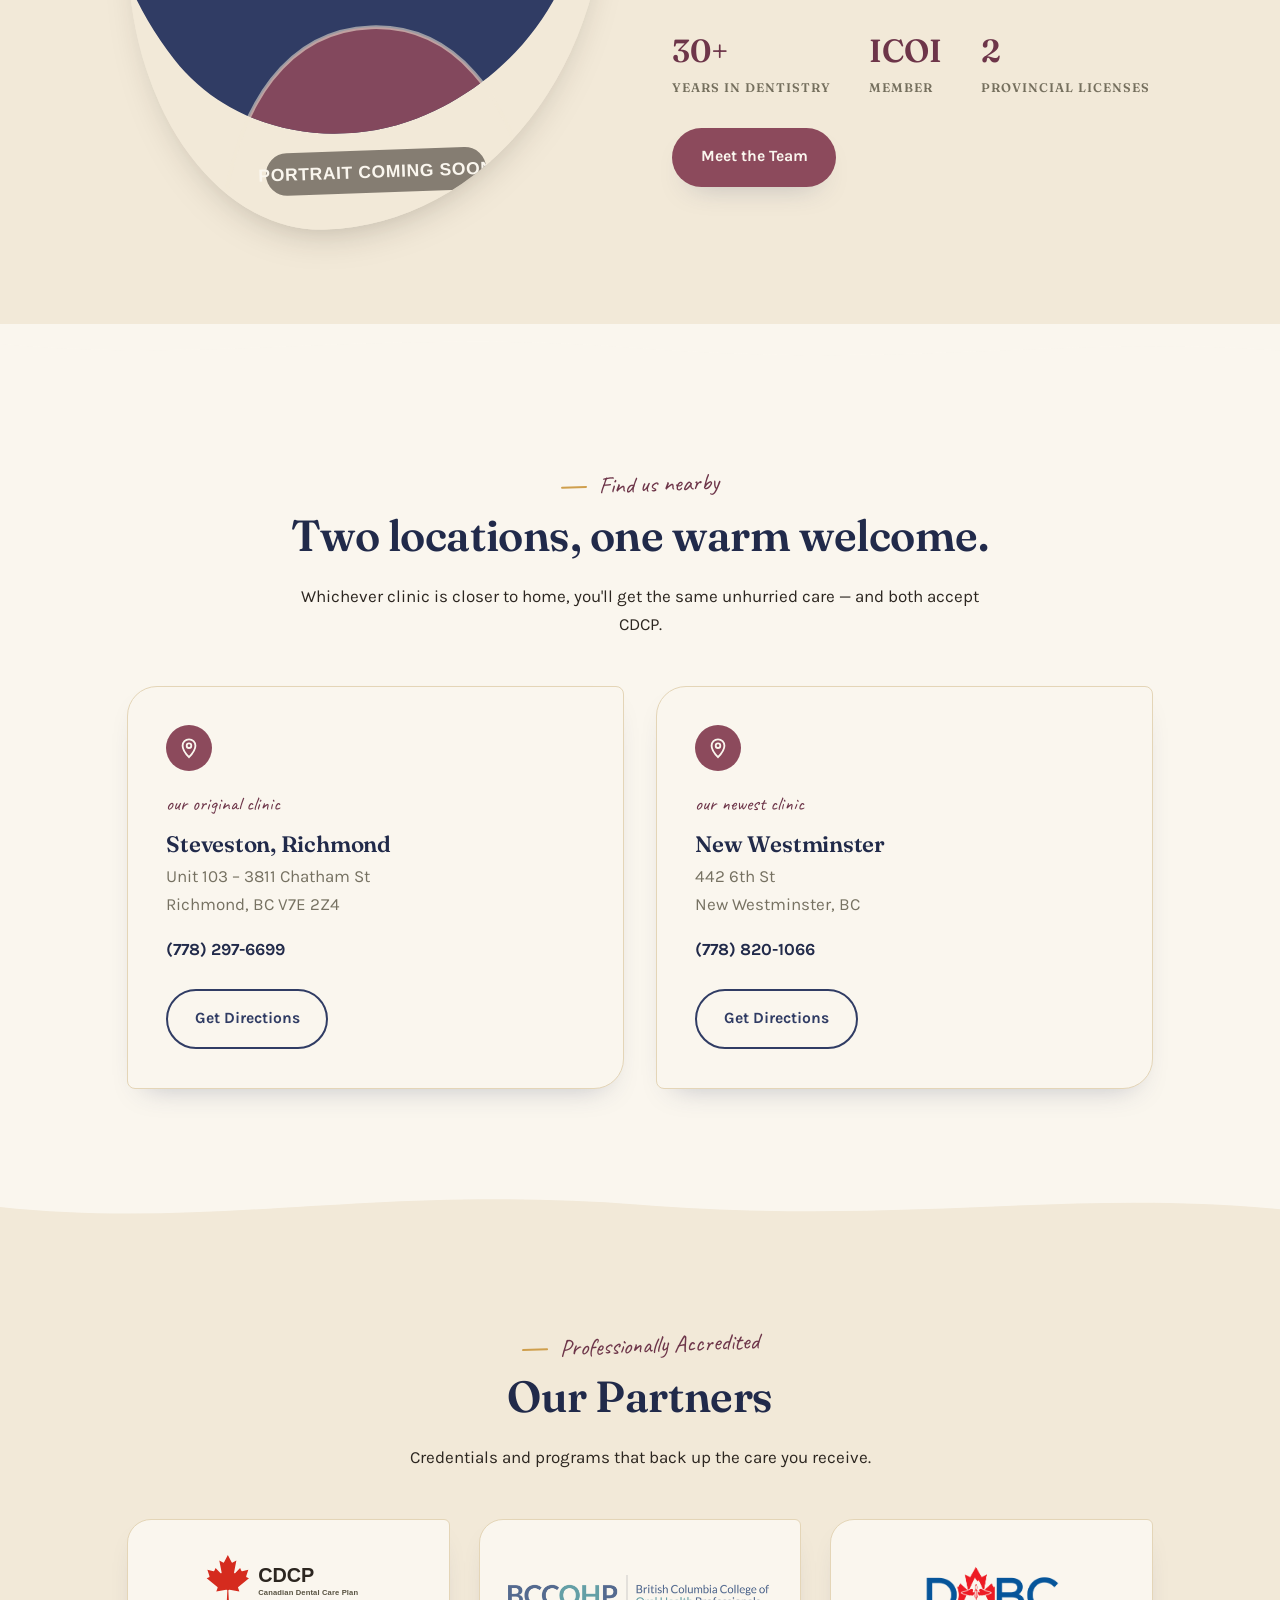
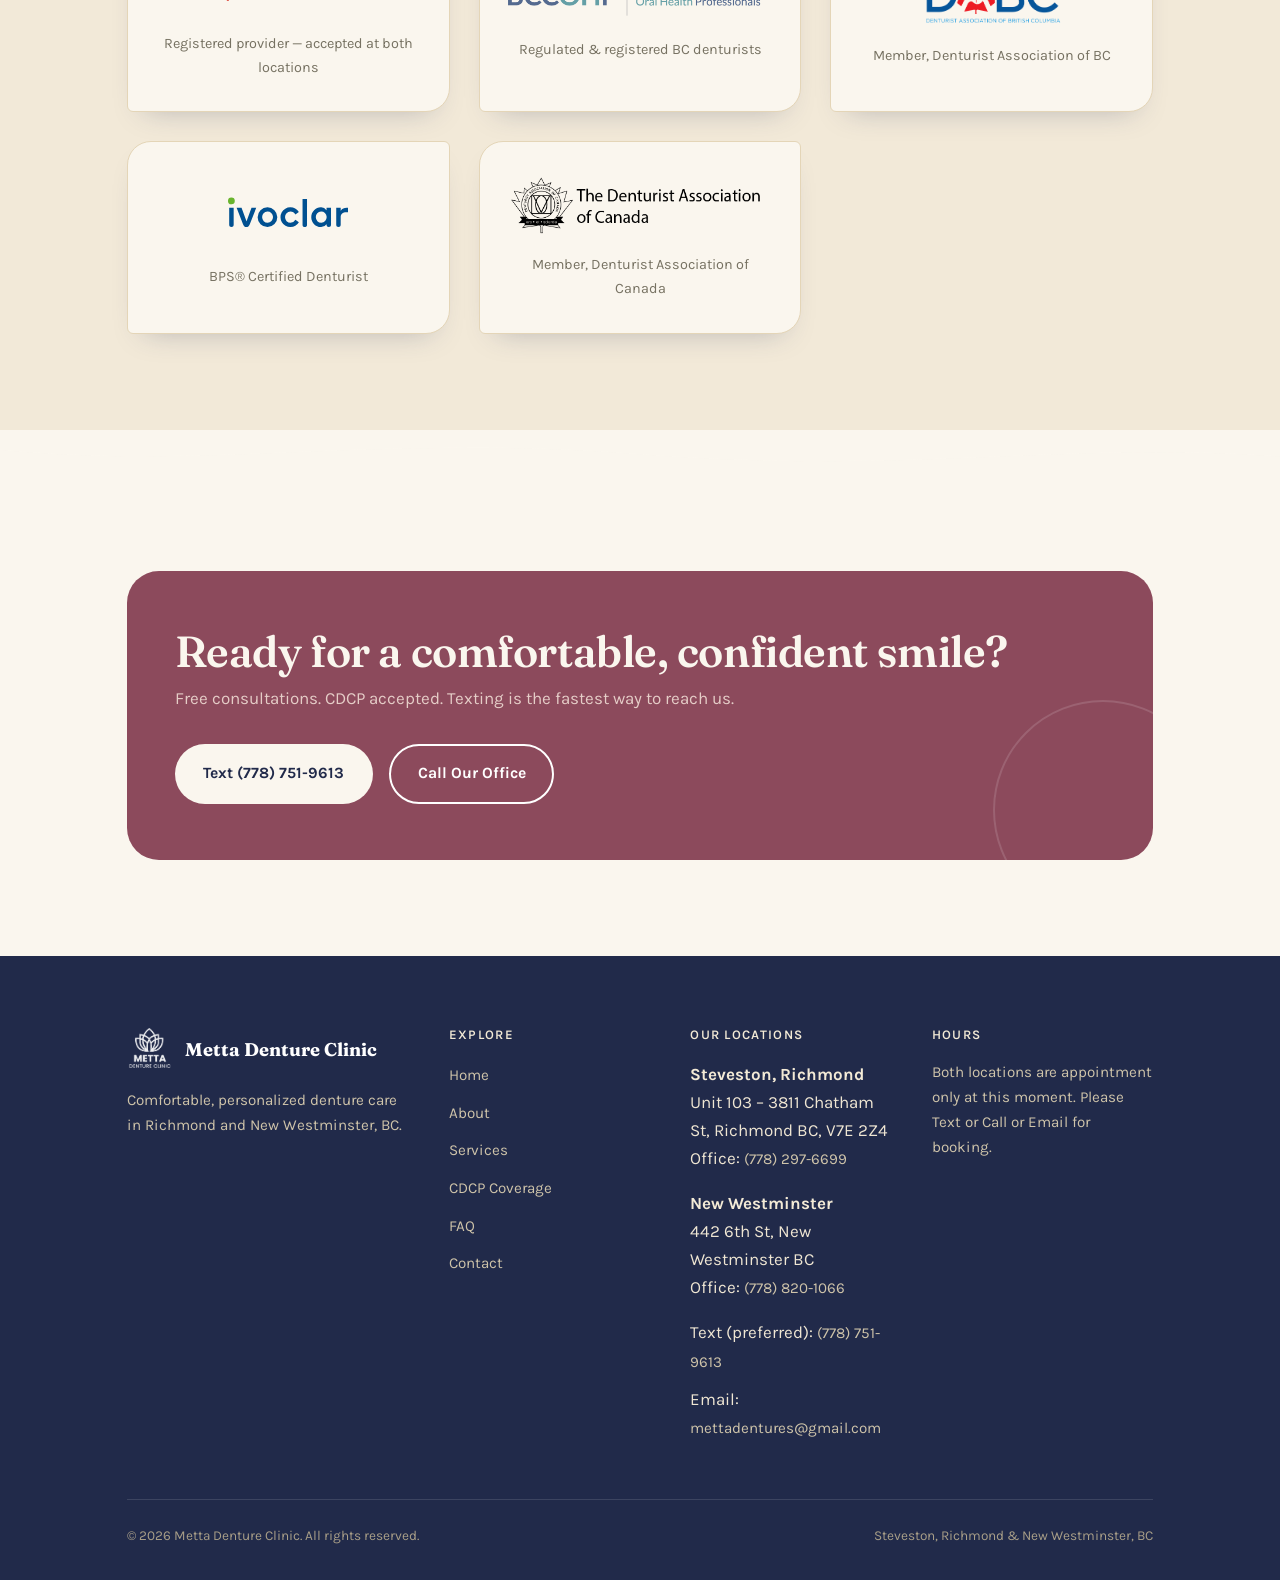
==== commit b2fd9648: "Use FormSubmit hashed endpoint, add email address, promote texting as preferred contact" ====
--- a/index.html
+++ b/index.html
@@ -230,11 +230,11 @@
       <div class="cta-banner reveal">
         <div>
           <h2>Ready for a comfortable, confident smile?</h2>
-          <p>Free consultations. CDCP accepted. New Patients Welcome.</p>
+          <p>Free consultations. CDCP accepted. Texting is the fastest way to reach us.</p>
         </div>
         <div class="actions">
-          <a href="tel:7782976699" class="btn btn-light">Text 778-751-9613<br></a>
-          <a href="contact.html" class="btn btn-ghost" style="border-color:#fff;color:#fff;">Call our Office</a>
+          <a href="sms:7787519613" class="btn btn-light">Text (778) 751-9613</a>
+          <a href="contact.html" class="btn btn-ghost" style="border-color:#fff;color:#fff;">Call Our Office</a>
         </div>
       </div>
     </div>
@@ -268,7 +268,8 @@
         <ul>
           <li><strong style="color:#f3ead6;">Steveston, Richmond</strong><br>Unit 103 – 3811 Chatham St, Richmond BC, V7E 2Z4<br>Office: <a href="tel:7782976699">(778) 297-6699</a></li>
           <li style="margin-top:1em;"><strong style="color:#f3ead6;">New Westminster</strong><br>442 6th St, New Westminster BC<br>Office: <a href="tel:7788201066">(778) 820-1066</a></li>
-          <li style="margin-top:1em;">Cell: <a href="tel:7787519613">(778) 751-9613</a></li>
+          <li style="margin-top:1em;">Text (preferred): <a href="sms:7787519613">(778) 751-9613</a></li>
+          <li style="margin-top:0.6em;">Email: <a href="mailto:mettadentures@gmail.com">mettadentures@gmail.com</a></li>
         </ul>
       </div>
       <div>
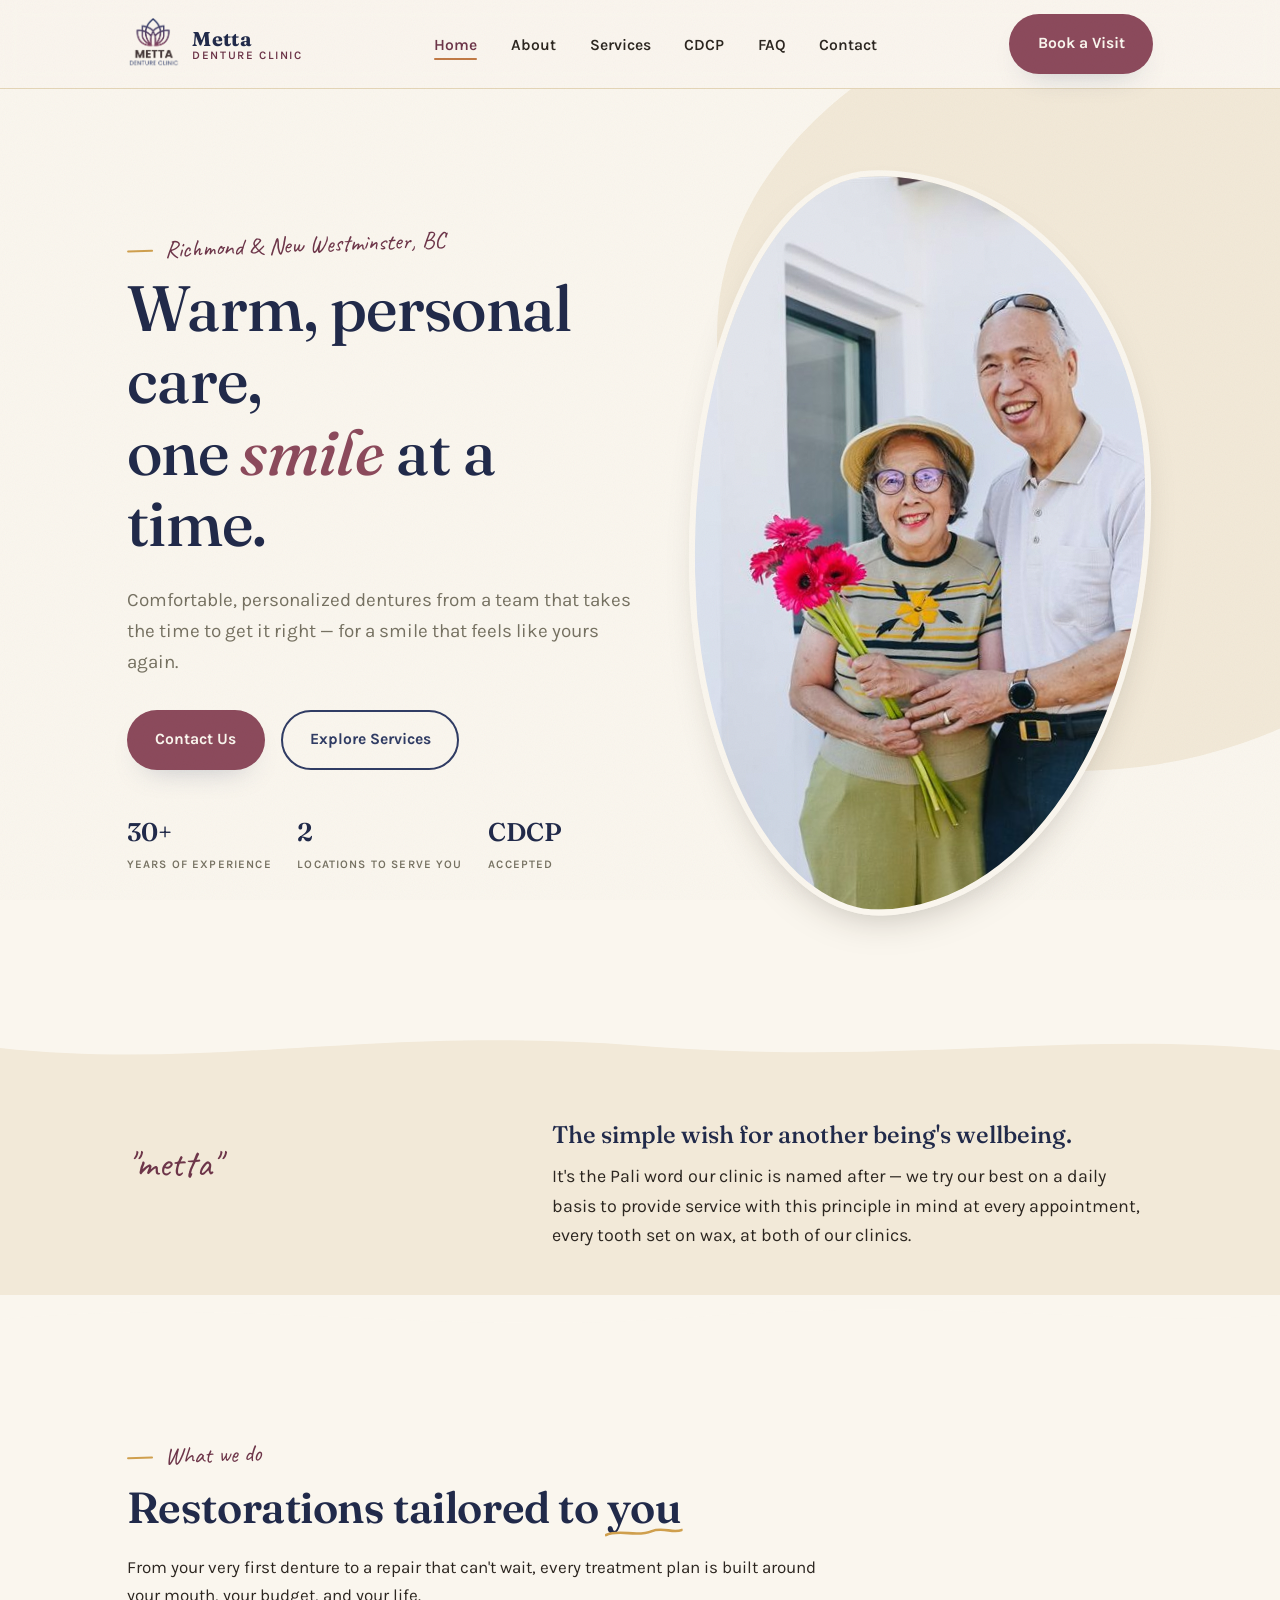
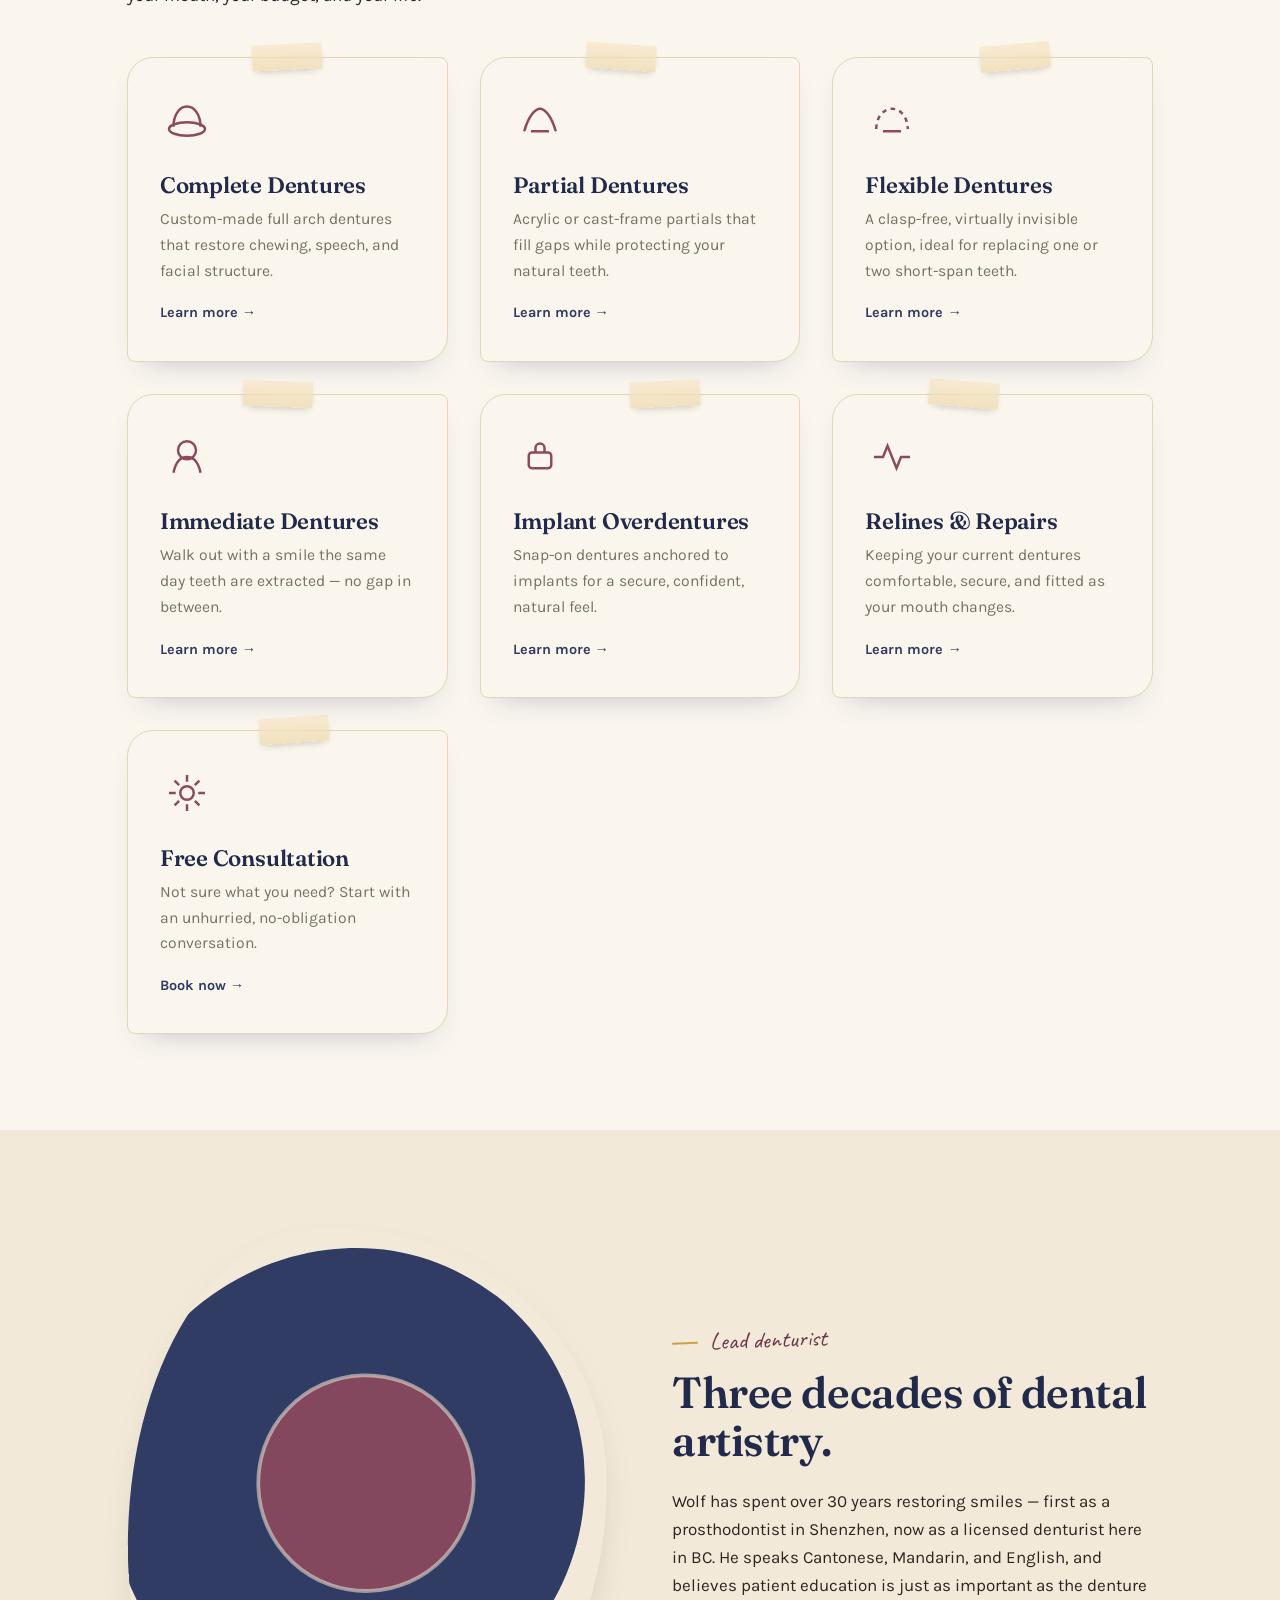
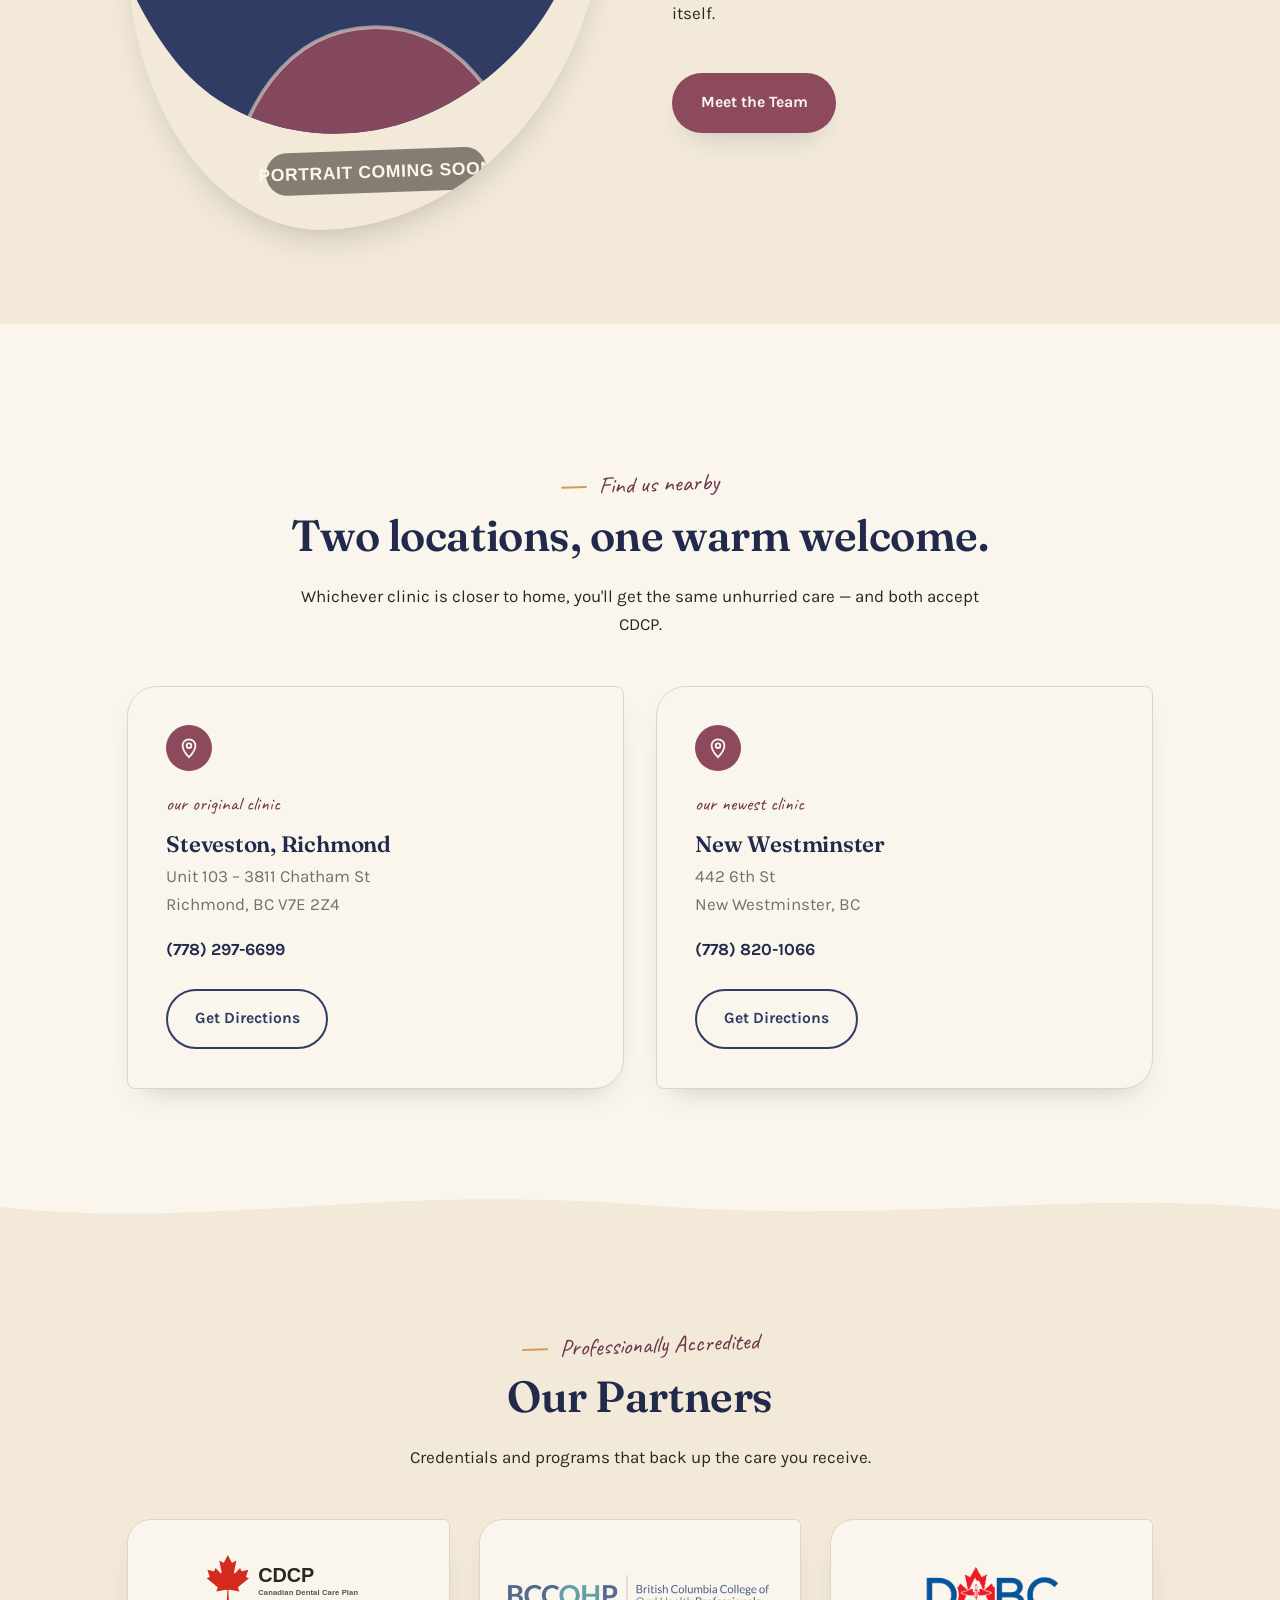
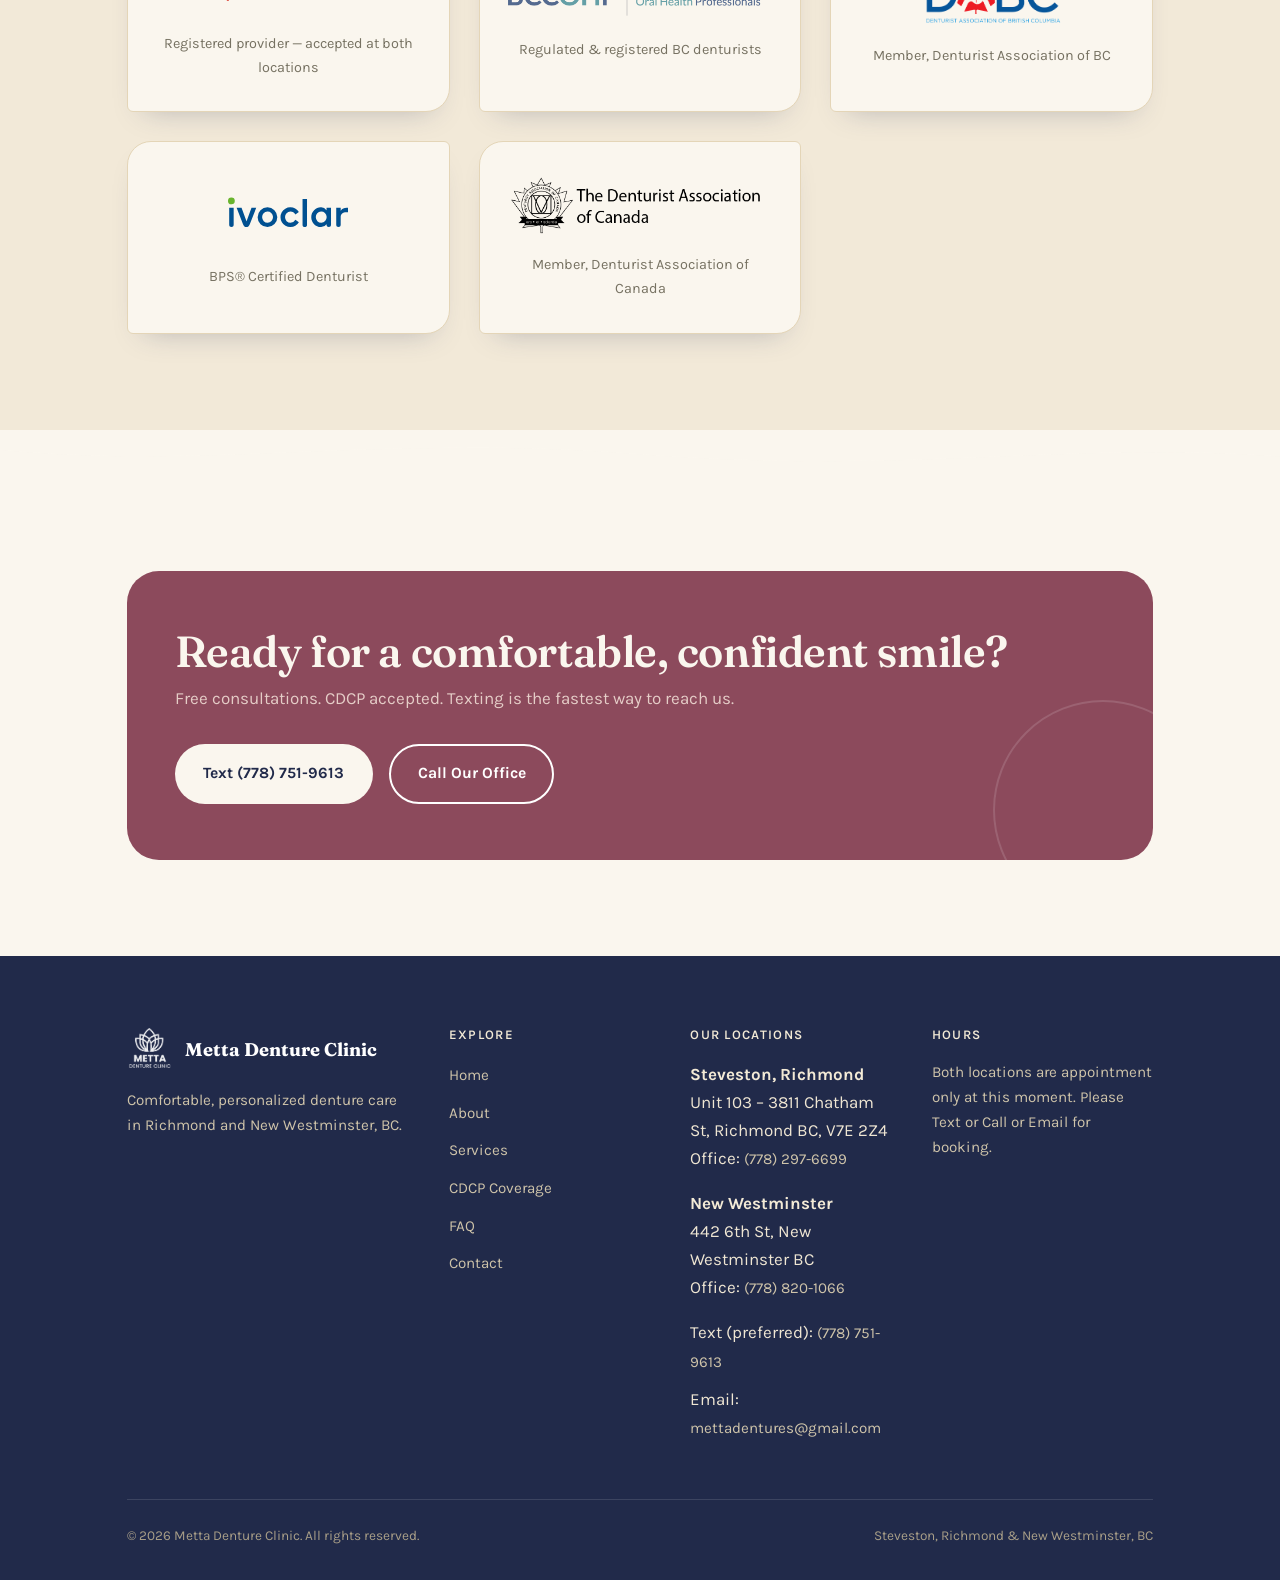
==== commit d74a6c17: "Fix contact form: _next must be an absolute URL, not relative" ====
--- a/index.html
+++ b/index.html
@@ -145,14 +145,9 @@
         </div>
       </div>
       <div class="split-copy reveal">
-        <p class="eyebrow">Meet your denturist</p>
-        <h2>Three decades of denture artistry, one gentle touch.</h2>
-        <p>Wolf has spent over 30 years restoring smiles — first as a prosthodontist in Shenzhen, now as a licensed denturist here in BC. He speaks Cantonese, Mandarin, and English, and believes education is just as important as the denture itself.</p>
-        <div class="stat-row">
-          <div>30+<span>Years in Dentistry</span></div>
-          <div>ICOI<span>Member</span></div>
-          <div>2<span>Provincial Licenses</span></div>
-        </div>
+        <p class="eyebrow">Lead denturist</p>
+        <h2>Three decades of dental artistry.</h2>
+        <p>Wolf has spent over 30 years restoring smiles — first as a prosthodontist in Shenzhen, now as a licensed denturist here in BC. He speaks Cantonese, Mandarin, and English, and believes patient education is just as important as the denture itself.</p>
         <a href="about.html" class="btn btn-primary mt-lg" style="margin-top:1.8rem;">Meet the Team</a>
       </div>
     </div>
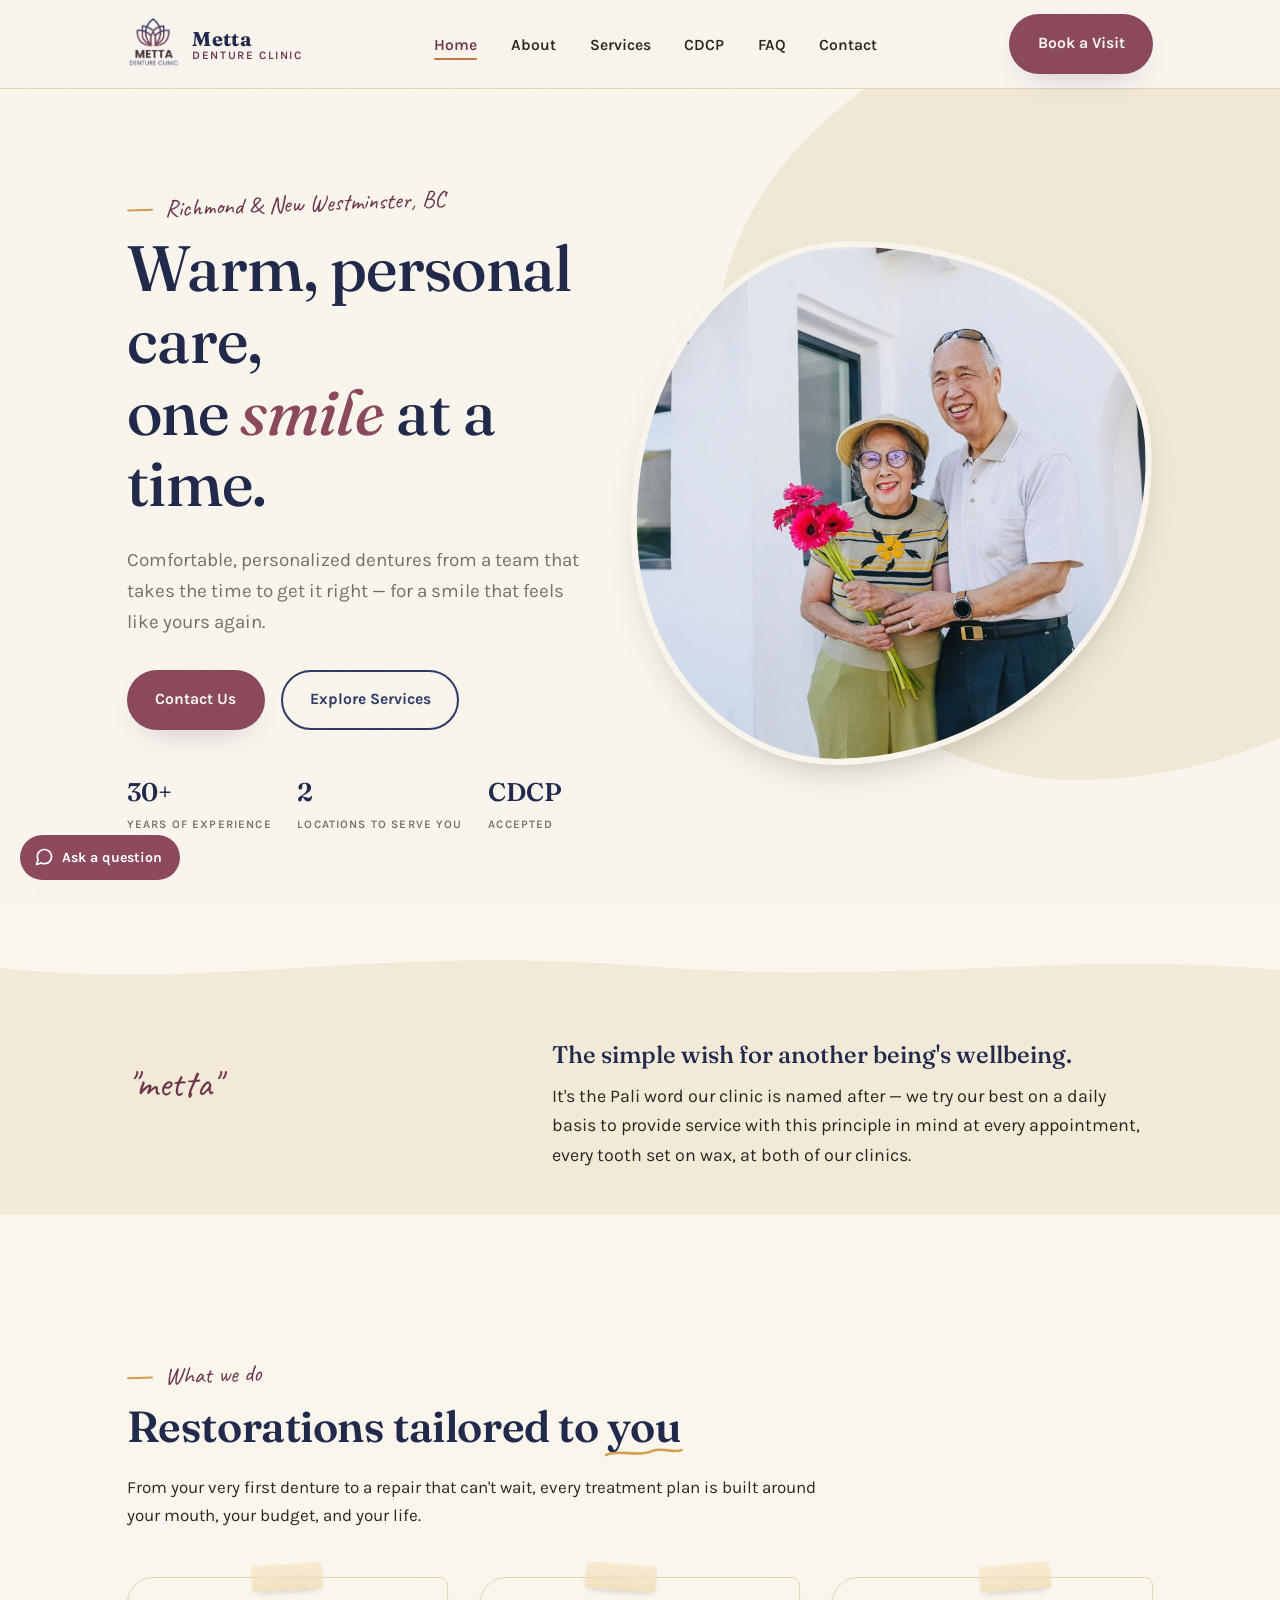
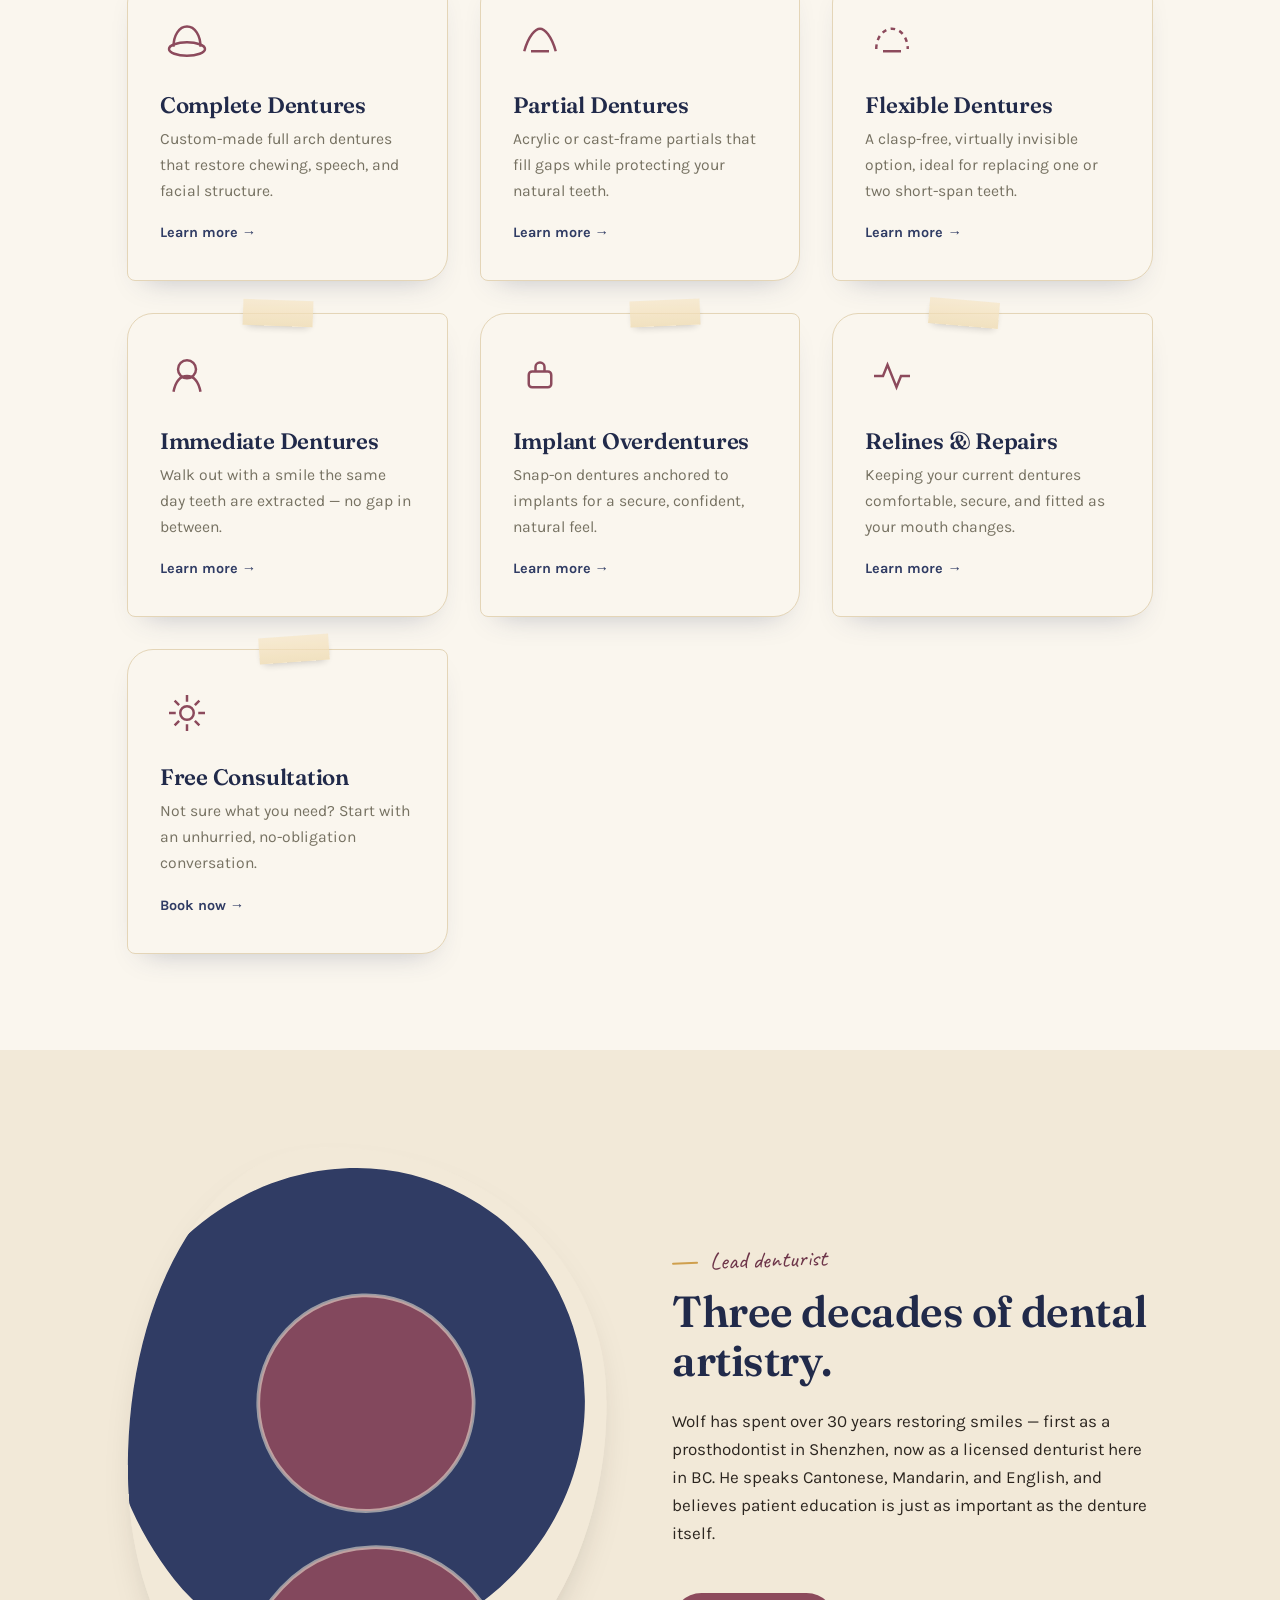
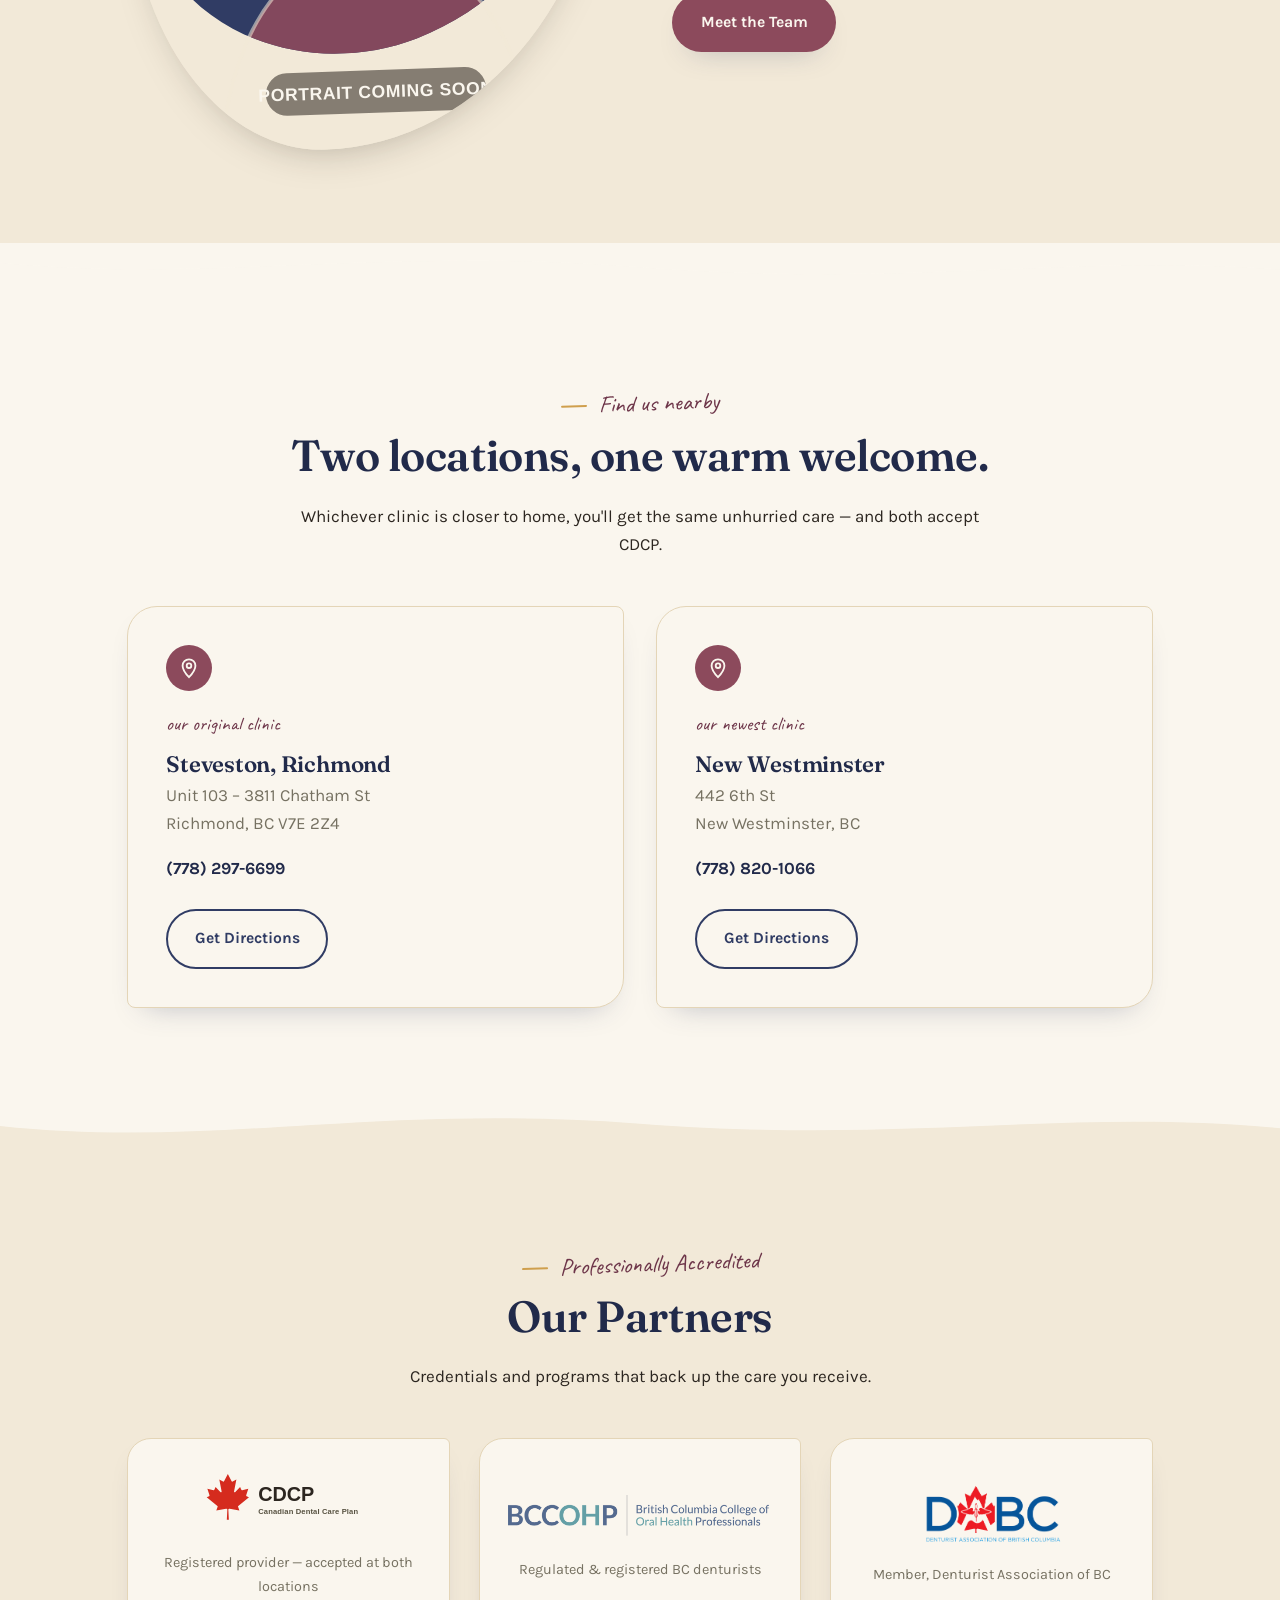
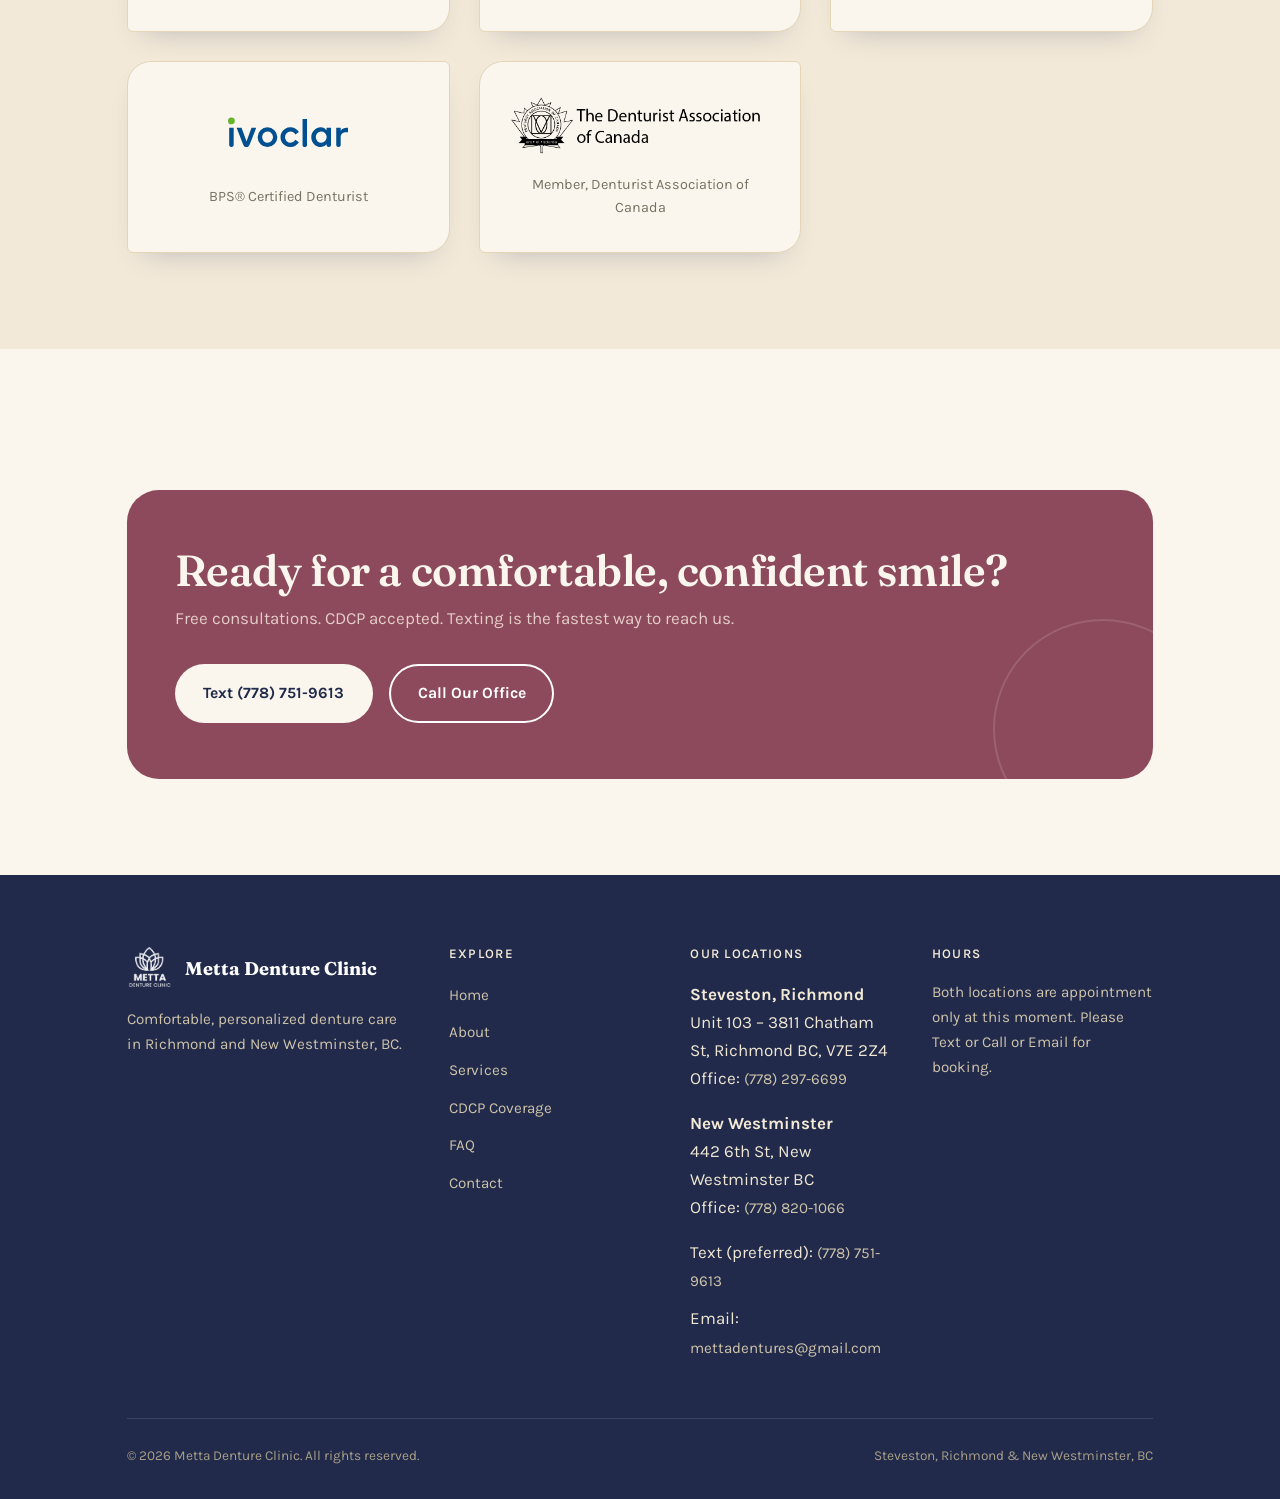
==== commit d8731325: "Add free scripted site assistant, fix hero photo sizing, tidy responsive edges - New js/assistant.js" ====
--- a/index.html
+++ b/index.html
@@ -280,6 +280,7 @@
 </footer>
 
 <script src="js/main.js"></script>
+<script src="js/assistant.js"></script>
 
 
 </body></html>
--- a/css/style.css
+++ b/css/style.css
@@ -35,7 +35,7 @@
 }
 
 *, *::before, *::after{ box-sizing: border-box; }
-html{ scroll-behavior: smooth; }
+html{ scroll-behavior: smooth; overflow-x: hidden; }
 body{
   margin: 0;
   background: var(--paper);
@@ -191,13 +191,6 @@
 .main-nav a.active{ color: var(--mauve-deep); }
 
 .header-cta{ display: flex; align-items: center; gap: 1.1rem; }
-.header-phone{
-  font-family: var(--font-display);
-  font-weight: 600;
-  color: var(--indigo-deep);
-  font-size: 1.02rem;
-}
-.header-phone small{ display:block; font-family: var(--font-body); font-weight: 600; font-size: 0.68rem; letter-spacing: 0.12em; text-transform: uppercase; color: var(--ink-soft); }
 
 .nav-toggle{
   display: none;
@@ -224,7 +217,17 @@
   .main-nav ul{ flex-direction: column; align-items: flex-start; gap: 1.6rem; }
   .main-nav a{ font-size: 1.2rem; }
   .nav-toggle{ display: flex; }
-  .header-phone{ display: none; }
+  .header-cta{ gap: 0.6rem; }
+}
+
+/* narrow phones: brand + button were colliding */
+@media (max-width: 480px){
+  .brand{ gap: 0.4rem; }
+  .brand img{ height: 36px; }
+  .brand-text strong{ font-size: 0.95rem; }
+  .brand-text span{ font-size: 0.56rem; letter-spacing: 0.08em; }
+  .header-cta .btn{ padding: 0.6em 0.9em; font-size: 0.78rem; white-space: nowrap; }
+  .nav-toggle{ padding: 8px 0 8px 6px; }
 }
 
 /* ============ HERO ============ */
@@ -235,7 +238,7 @@
 }
 .hero .container{
   display: grid;
-  grid-template-columns: 1.05fr 0.95fr;
+  grid-template-columns: 1fr 1.15fr;
   gap: 3rem;
   align-items: center;
 }
@@ -258,7 +261,7 @@
   transform: rotate(-2deg);
   border: 6px solid var(--paper);
 }
-.hero-photo img{ width: 100%; aspect-ratio: 4/5; object-fit: cover; object-position: center 25%; display: block; }
+.hero-photo img{ width: 100%; height: auto; aspect-ratio: 1/1; object-fit: cover; object-position: center 30%; display: block; }
 .hero-blob-bg{
   position: absolute;
   top: -12%; right: -18%;
@@ -701,7 +704,7 @@
 /* ============ RESPONSIVE ============ */
 @media (max-width: 980px){
   .hero .container{ grid-template-columns: 1fr; }
-  .hero-art{ order: -1; max-width: 340px; margin: 0 auto; }
+  .hero-art{ order: -1; max-width: 480px; width: 100%; margin: 0 auto; }
   .welcome-block{ grid-template-columns: 1fr; }
   .split{ grid-template-columns: 1fr; }
   .split.reverse .split-media, .split.reverse .split-copy{ order: initial; }
@@ -722,3 +725,92 @@
   .service-block{ grid-template-columns: 1fr; }
   .service-num{ display:none; }
 }
+
+/* ============ SITE ASSISTANT ============ */
+#metta-assistant{
+  position: fixed; left: 20px; bottom: 20px; z-index: 9000;
+  font-family: var(--font-body);
+}
+#metta-assistant .assistant-toggle{
+  display: flex; align-items: center; gap: 0.55em;
+  background: var(--mauve); color: #fff; border: none; cursor: pointer;
+  padding: 0.9em 1.3em 0.9em 1em; border-radius: 100px;
+  box-shadow: var(--shadow-soft);
+  font-family: var(--font-body); font-weight: 700; font-size: 0.88rem;
+  transition: transform .25s ease, box-shadow .25s ease, background .25s ease;
+}
+#metta-assistant .assistant-toggle:hover{ transform: translateY(-3px); background: var(--mauve-deep); }
+#metta-assistant .assistant-toggle svg{ width: 20px; height: 20px; flex-shrink: 0; }
+#metta-assistant .assistant-toggle .close-icon{ display: none; }
+#metta-assistant.open .assistant-toggle .chat-icon{ display: none; }
+#metta-assistant.open .assistant-toggle .close-icon{ display: block; }
+
+#metta-assistant .assistant-panel{
+  position: absolute; left: 0; bottom: 68px;
+  width: min(360px, calc(100vw - 40px));
+  height: min(70vh, 520px);
+  background: var(--paper);
+  border: 1px solid var(--cream-line);
+  border-radius: 24px 24px 24px 6px;
+  box-shadow: var(--shadow-soft);
+  display: flex; flex-direction: column;
+  overflow: hidden;
+  opacity: 0; transform: translateY(14px) scale(0.97);
+  pointer-events: none;
+  transition: opacity .2s ease, transform .2s ease;
+}
+#metta-assistant.open .assistant-panel{ opacity: 1; transform: none; pointer-events: auto; }
+
+.assistant-header{
+  background: var(--indigo-deep); color: #fff; flex-shrink: 0;
+  padding: 0.9rem 1.1rem; display: flex; align-items: center; gap: 0.7em;
+}
+.assistant-header img{ height: 26px; filter: brightness(0) invert(1); opacity: 0.95; }
+.assistant-header strong{ font-family: var(--font-display); font-size: 1.02rem; display: block; line-height: 1.2; }
+.assistant-header span{ font-size: 0.7rem; color: #cfc4aa; }
+
+.assistant-messages{ flex: 1; overflow-y: auto; padding: 1rem 1rem 0.3rem; display: flex; flex-direction: column; gap: 0.65rem; }
+.a-msg{ max-width: 88%; padding: 0.6em 0.85em; font-size: 0.87rem; line-height: 1.45; }
+.a-msg p{ margin: 0; }
+.a-msg.bot{ background: var(--paper-alt); color: var(--ink); align-self: flex-start; border-radius: 4px 14px 14px 14px; }
+.a-msg.user{ background: var(--mauve); color: #fff; align-self: flex-end; border-radius: 14px 14px 4px 14px; }
+.a-msg a.a-link{ display: inline-block; margin-top: 0.45em; font-weight: 700; color: var(--mauve-deep); text-decoration: underline; font-size: 0.85rem; }
+.a-msg.a-typing{ display: flex; gap: 4px; align-items: center; padding: 0.75em 0.9em; }
+.a-msg.a-typing span{ width: 6px; height: 6px; border-radius: 50%; background: var(--ink-soft); opacity: 0.6; animation: a-bounce 1.2s infinite ease-in-out; }
+.a-msg.a-typing span:nth-child(2){ animation-delay: 0.15s; }
+.a-msg.a-typing span:nth-child(3){ animation-delay: 0.3s; }
+@keyframes a-bounce{ 0%, 60%, 100%{ transform: translateY(0); opacity:0.5; } 30%{ transform: translateY(-4px); opacity:1; } }
+
+.a-quick{ display: flex; flex-wrap: wrap; gap: 0.45em; padding: 0.1rem 0 0.7rem; }
+.a-quick button{
+  background: #fff; border: 1.5px solid var(--cream-line); color: var(--indigo-deep);
+  font-family: var(--font-body); font-size: 0.78rem; font-weight: 700;
+  padding: 0.45em 0.85em; border-radius: 100px; cursor: pointer;
+  transition: border-color .2s ease, background .2s ease;
+}
+.a-quick button:hover{ border-color: var(--mauve); background: var(--paper-alt); }
+
+.a-pinned{ display: flex; gap: 0.6em; padding: 0.55rem 1rem; border-top: 1px solid var(--cream-line); flex-shrink: 0; }
+.a-pin{ font-size: 0.76rem; font-weight: 700; color: var(--mauve-deep); }
+.a-pin:hover{ text-decoration: underline; }
+
+.assistant-inputrow{ display: flex; gap: 0.5em; padding: 0.7rem; border-top: 1px solid var(--cream-line); background: var(--paper); flex-shrink: 0; }
+.assistant-inputrow input{
+  flex: 1; border: 1.5px solid var(--cream-line); border-radius: 100px;
+  padding: 0.55em 1em; font-family: var(--font-body); font-size: 0.86rem; color: var(--ink);
+  min-width: 0;
+}
+.assistant-inputrow input:focus{ outline: none; border-color: var(--mauve); }
+.assistant-inputrow button{
+  background: var(--mauve); color: #fff; border: none; width: 36px; height: 36px;
+  border-radius: 50%; cursor: pointer; display: flex; align-items: center; justify-content: center;
+  flex-shrink: 0; transition: background .2s ease;
+}
+.assistant-inputrow button:hover{ background: var(--mauve-deep); }
+
+@media (max-width: 480px){
+  #metta-assistant{ left: 12px; bottom: 12px; }
+  #metta-assistant .assistant-toggle .a-toggle-label{ display: none; }
+  #metta-assistant .assistant-toggle{ padding: 0.85em; }
+  #metta-assistant .assistant-panel{ bottom: 62px; width: calc(100vw - 24px); height: min(72vh, 520px); }
+}
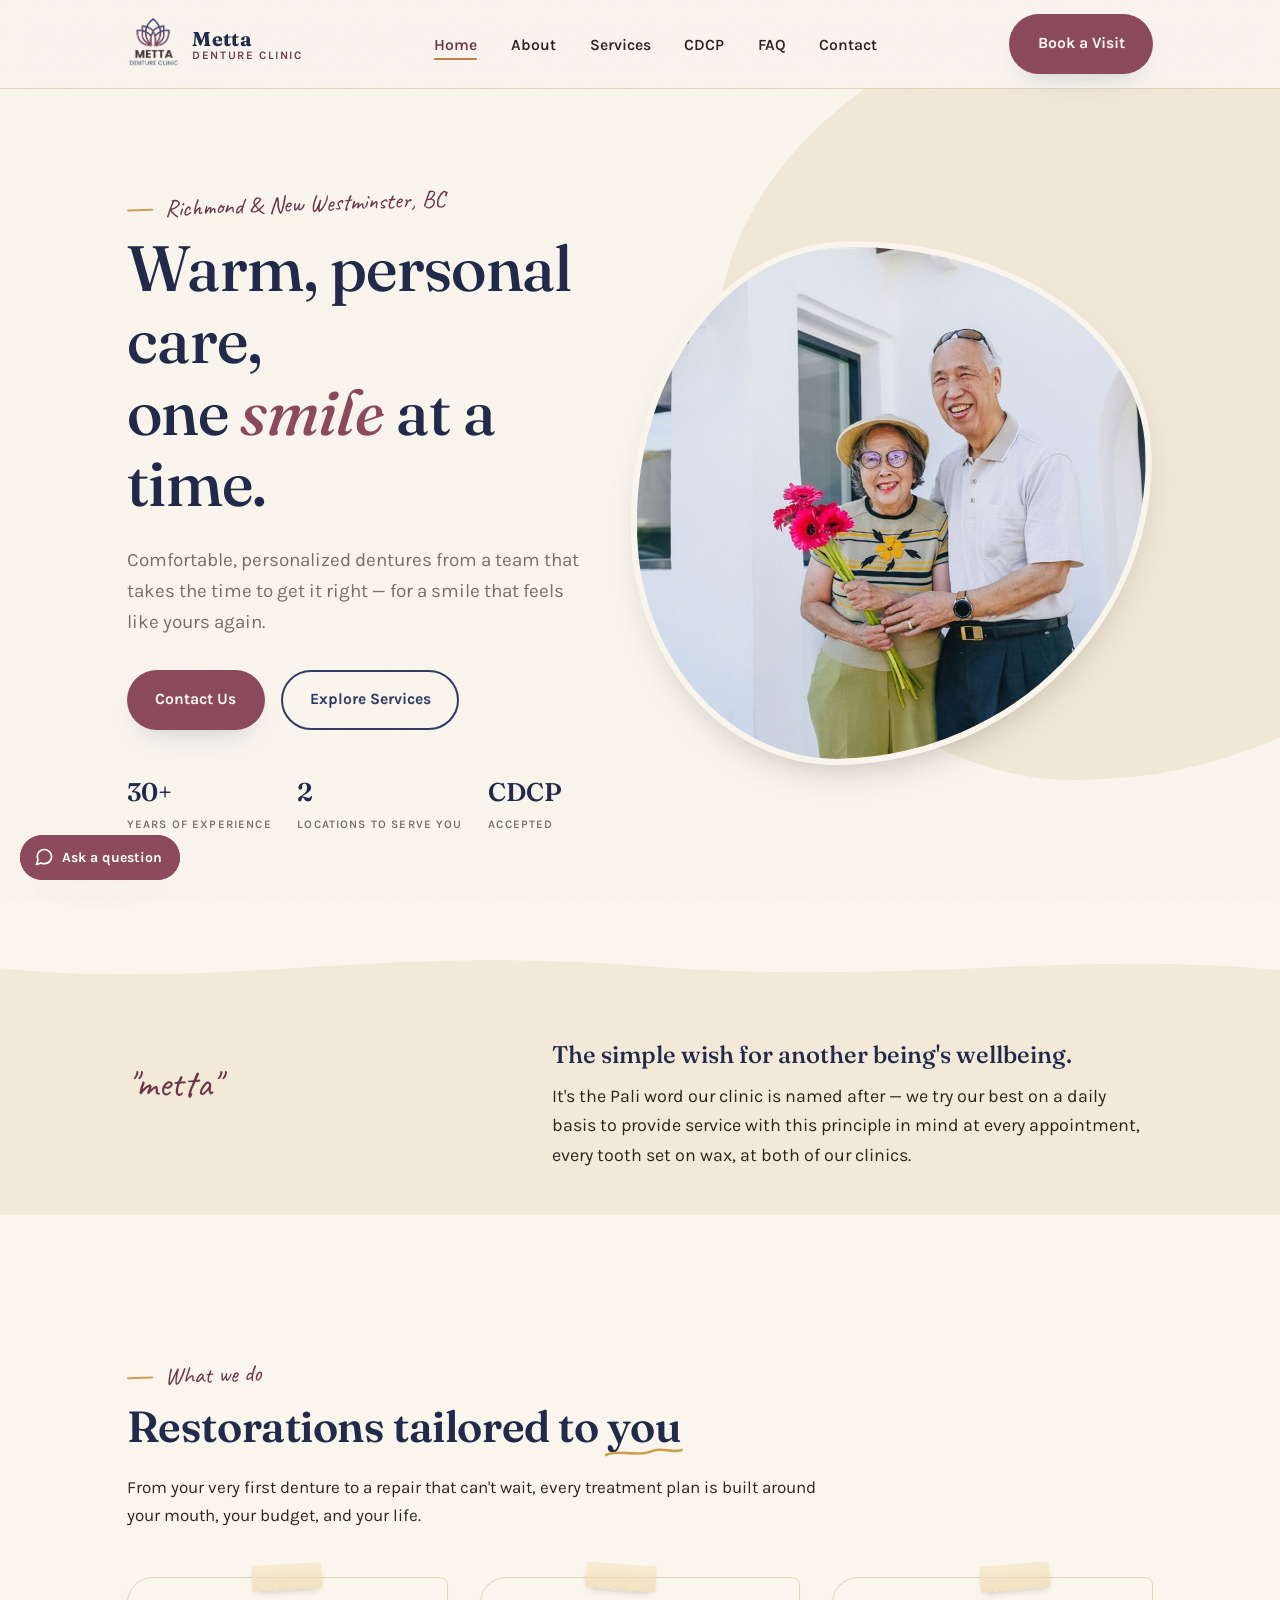
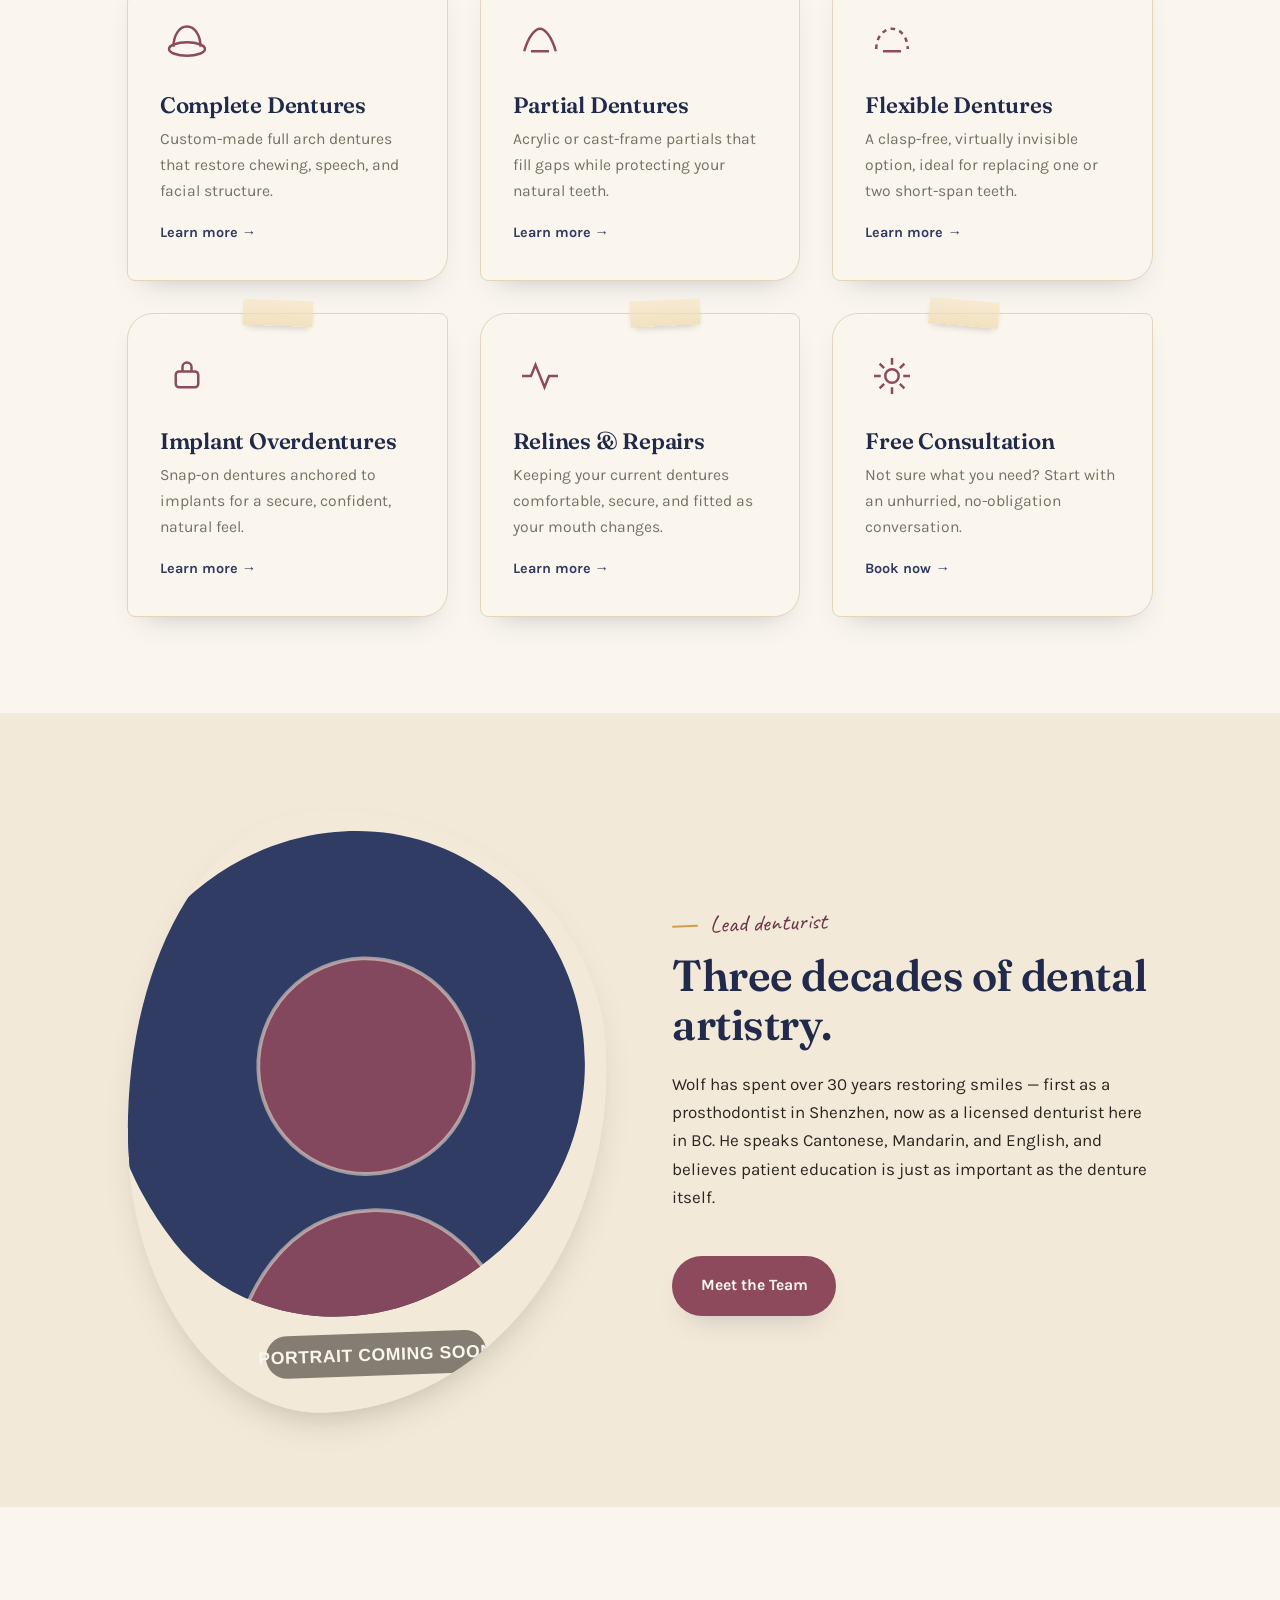
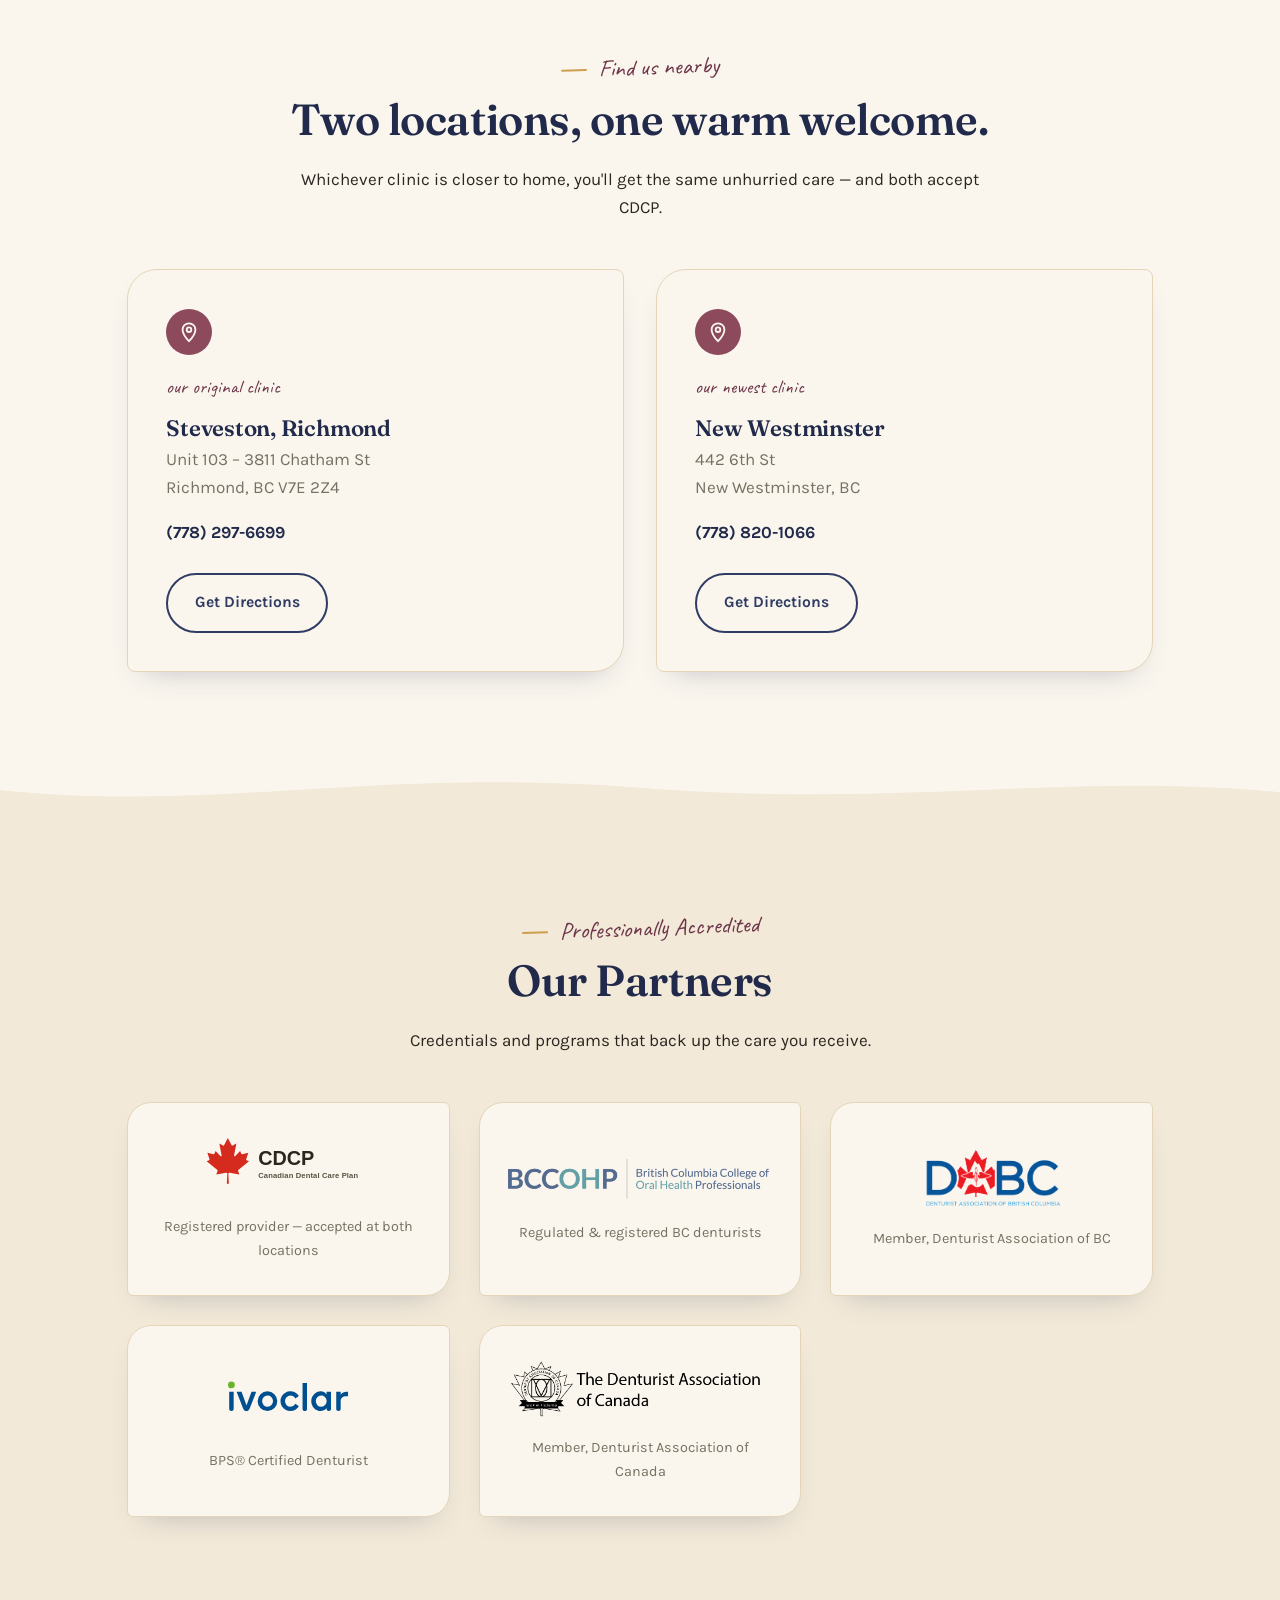
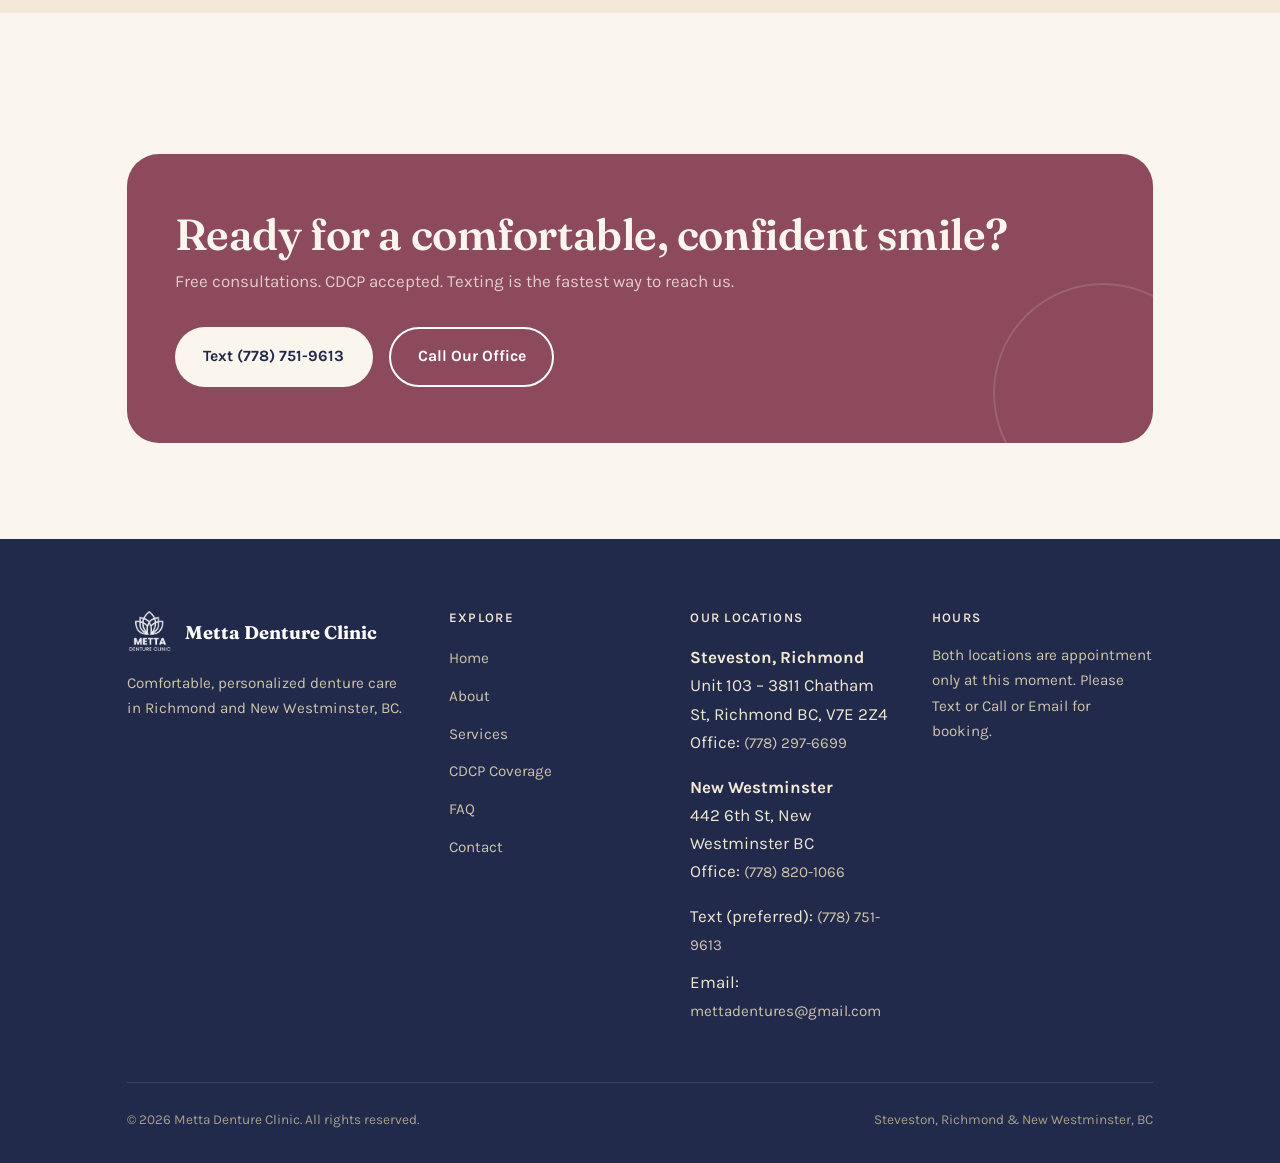
==== commit b39d552e: "Live edit via preview - 2026-09-24 11:16" ====
--- a/index.html
+++ b/index.html
@@ -102,15 +102,7 @@
           <svg class="icon" viewBox="0 0 48 48" fill="none" stroke="currentColor" stroke-width="2.2"><path d="M10 32c0-10 6-18 14-18s14 8 14 18" stroke-dasharray="4 4"></path><path d="M16 34h16"></path></svg>
           <h3>Flexible Dentures</h3>
           <p>A clasp-free, virtually invisible option, ideal for replacing one or two short-span teeth.</p>
-          <a href="services.html" class="learn">Learn more →</a>
-        </div>
-        <div class="tilt-card reveal">
-          <div class="tape"></div>
-          <svg class="icon" viewBox="0 0 48 48" fill="none" stroke="currentColor" stroke-width="2.2"><circle cx="24" cy="18" r="8"></circle><path d="M12 38c2-10 6-14 12-14s10 4 12 14"></path></svg>
-          <h3>Immediate Dentures</h3>
-          <p>Walk out with a smile the same day teeth are extracted — no gap in between.</p>
-          <a href="services.html" class="learn">Learn more →</a>
-        </div>
+          <a href="services.html" class="learn">Learn more →</a></div>
         <div class="tilt-card reveal">
           <div class="tape"></div>
           <svg class="icon" viewBox="0 0 48 48" fill="none" stroke="currentColor" stroke-width="2.2"><rect x="14" y="20" width="20" height="14" rx="3"></rect><path d="M20 20v-4a4 4 0 0 1 8 0v4"></path></svg>
@@ -283,4 +275,4 @@
 <script src="js/assistant.js"></script>
 
 
-</body></html>+<div id="metta-assistant"><div class="assistant-panel" role="dialog" aria-label="Metta site assistant"><div class="assistant-header"><img src="images/logo-transparent.png" alt=""><div><strong>Ask Metta</strong><span>Usually replies instantly</span></div></div><div class="assistant-messages" id="a-messages"><div class="a-msg bot"><p>Hi! I'm the Metta assistant 🌸 Ask me about services, CDCP coverage, our locations, or anything else — or tap a question below.</p></div></div><div class="a-pinned" id="a-pinned"><a href="services.html" class="a-pin">Services</a><a href="cdcp.html" class="a-pin">CDCP</a><a href="contact.html" class="a-pin">Contact</a></div><form class="assistant-inputrow" id="a-form"><input type="text" id="a-input" placeholder="Type a question…" autocomplete="off"><button type="submit" aria-label="Send"><svg viewBox="0 0 24 24" width="16" height="16" fill="none" stroke="white" stroke-width="2.4" stroke-linecap="round" stroke-linejoin="round"><path d="M3 11l18-8-8 18-2-8-8-2Z"></path></svg></button></form></div><button class="assistant-toggle" id="a-toggle" aria-expanded="false"><svg class="chat-icon" viewBox="0 0 24 24" fill="none" stroke="currentColor" stroke-width="2" stroke-linecap="round" stroke-linejoin="round"><path d="M21 11.5a8.38 8.38 0 0 1-.9 3.8 8.5 8.5 0 0 1-7.6 4.7 8.38 8.38 0 0 1-3.8-.9L3 21l1.9-5.7a8.38 8.38 0 0 1-.9-3.8 8.5 8.5 0 0 1 4.7-7.6 8.38 8.38 0 0 1 3.8-.9h.5a8.48 8.48 0 0 1 8 8v.5Z"></path></svg><svg class="close-icon" viewBox="0 0 24 24" fill="none" stroke="currentColor" stroke-width="2.4" stroke-linecap="round"><path d="M6 6l12 12M18 6 6 18"></path></svg><span class="a-toggle-label">Ask a question</span></button></div></body></html>
--- a/css/style.css
+++ b/css/style.css
@@ -320,6 +320,14 @@
   font-size: 2.4rem;
   color: var(--mauve-deep);
 }
+.welcome-logo{
+  display: block;
+  width: 100%;
+  max-width: 230px;
+  height: auto;
+  margin-top: 2.2rem;
+  opacity: 0.95;
+}
 .welcome-copy p{ font-size: 1.12rem; }
 .welcome-copy .lede{ font-family: var(--font-display); font-size: 1.5rem; color: var(--indigo-deep); font-weight: 500; }
 
@@ -329,6 +337,7 @@
   grid-template-columns: repeat(3, 1fr);
   gap: 2rem;
 }
+.predetermination-grid{ grid-template-columns: repeat(2, 1fr); }
 .tilt-card{
   background: var(--paper);
   border: 1px solid var(--cream-line);
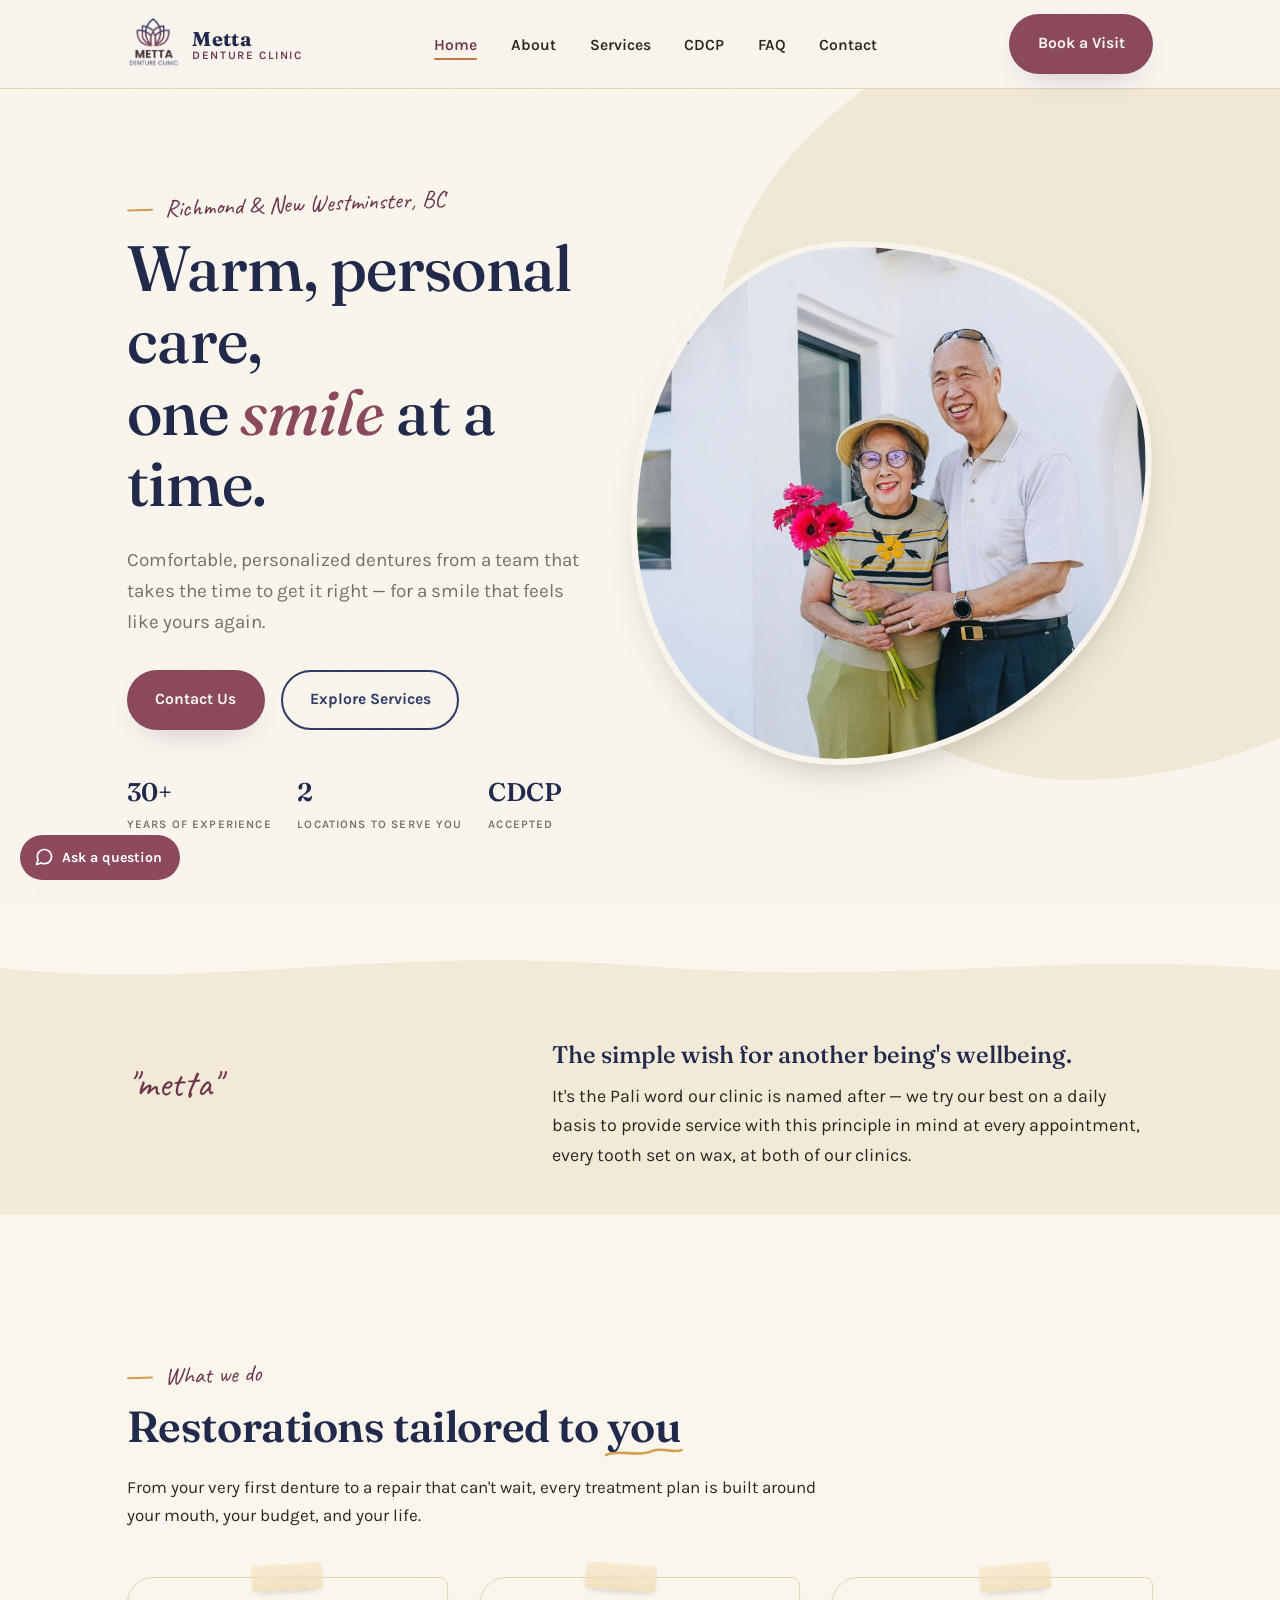
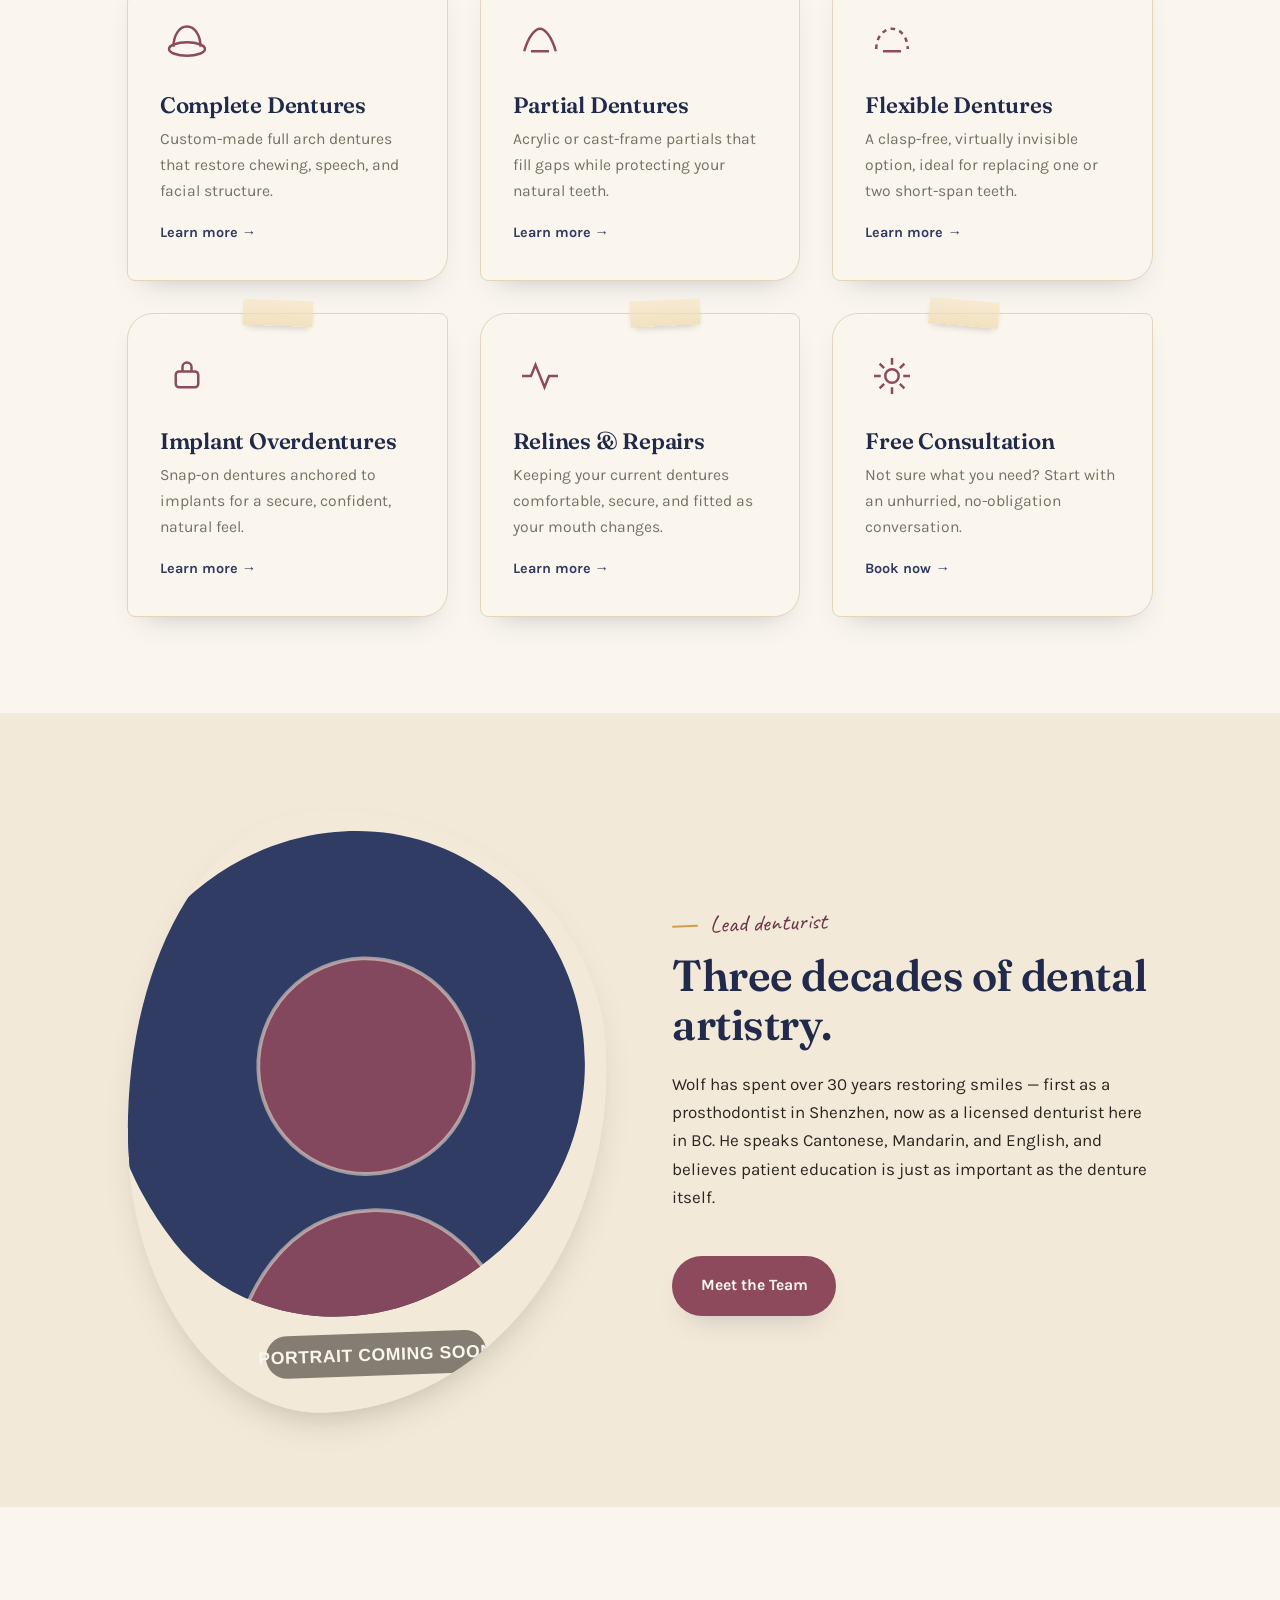
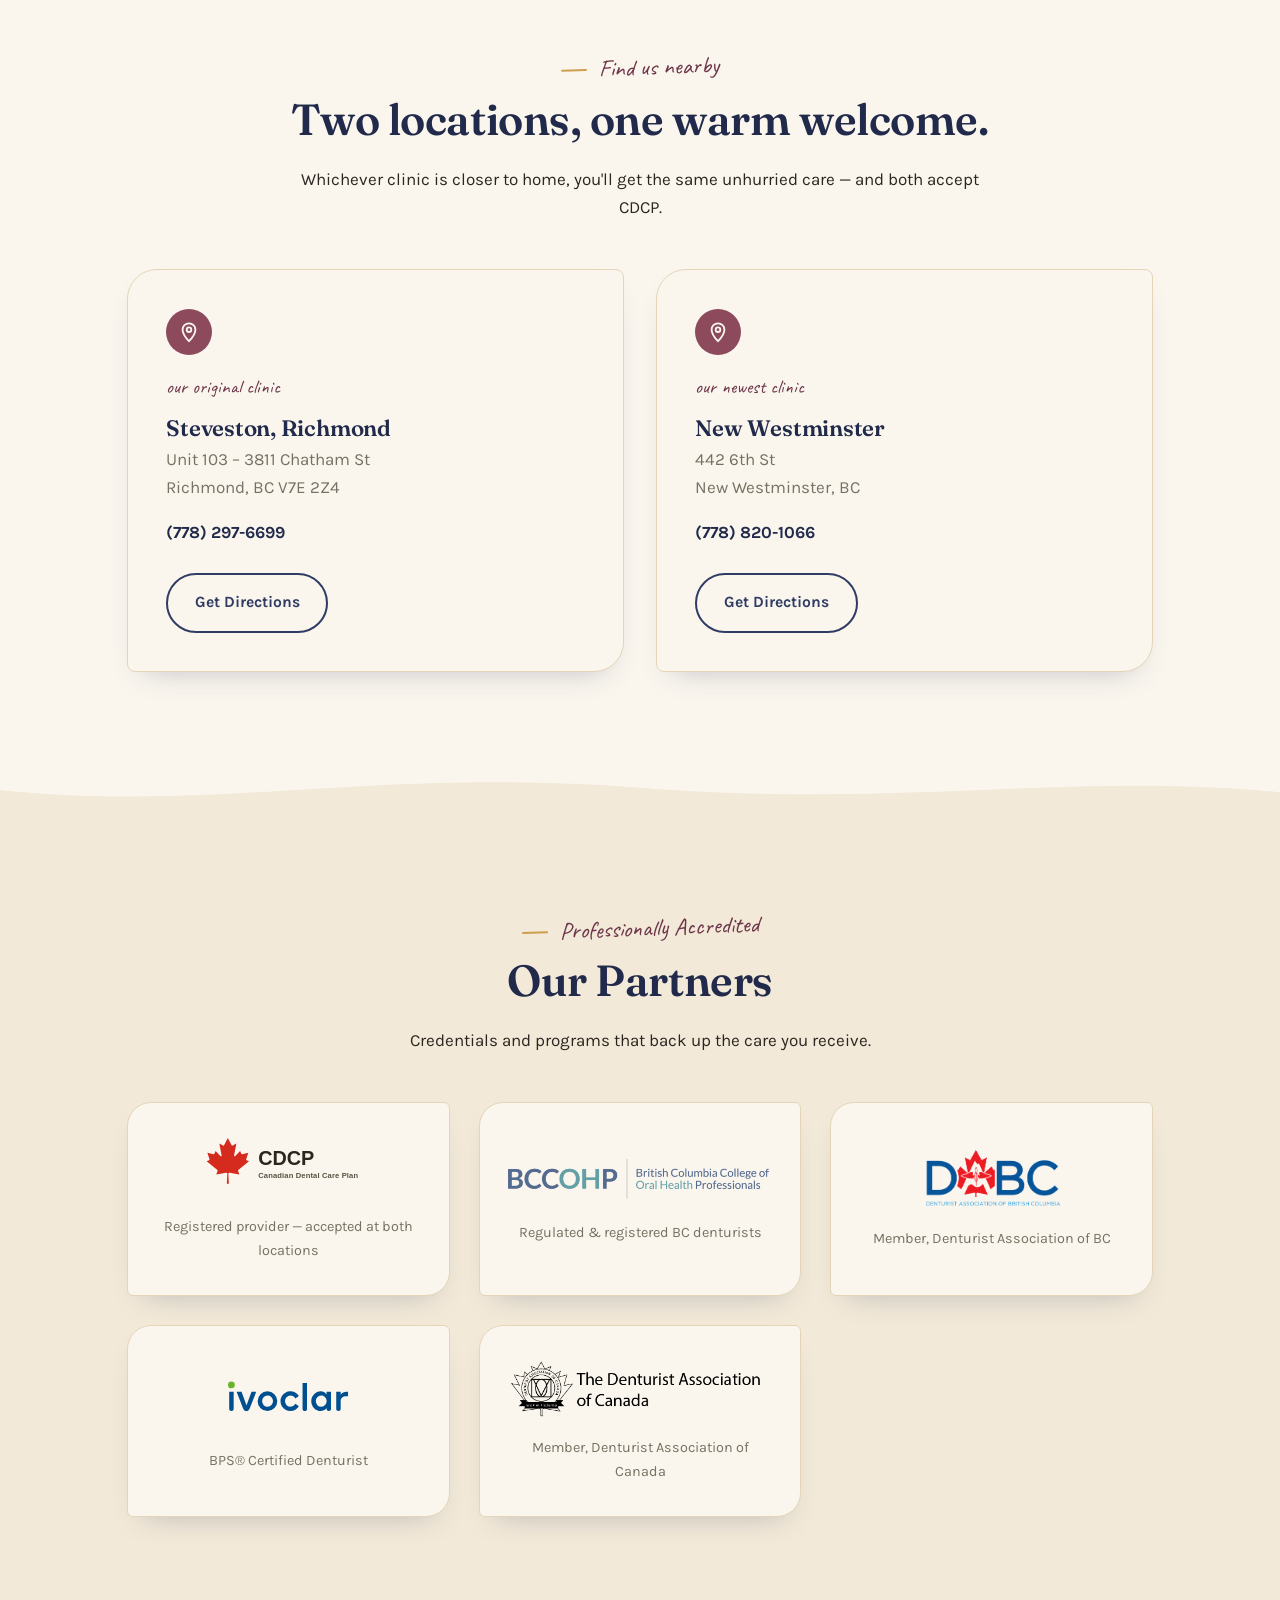
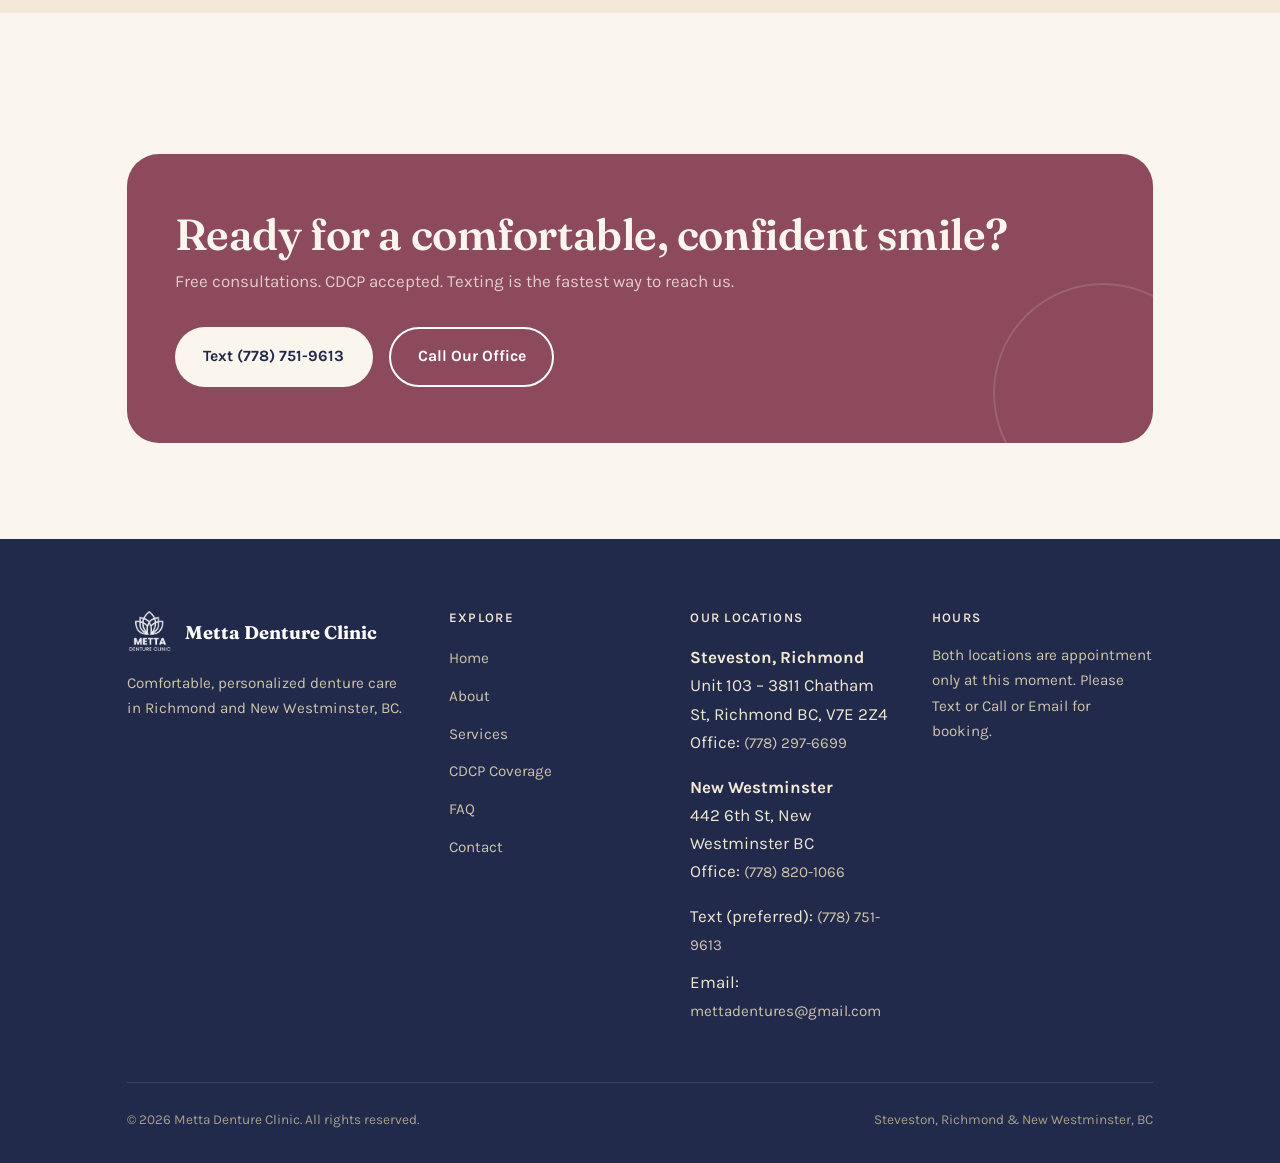
==== commit dcc52535: "Remove chat widget markup baked into cdcp.html and index.html Same live-edit save bug fixed in 45a3f" ====
--- a/index.html
+++ b/index.html
@@ -273,6 +273,5 @@
 
 <script src="js/main.js"></script>
 <script src="js/assistant.js"></script>
-
-
-<div id="metta-assistant"><div class="assistant-panel" role="dialog" aria-label="Metta site assistant"><div class="assistant-header"><img src="images/logo-transparent.png" alt=""><div><strong>Ask Metta</strong><span>Usually replies instantly</span></div></div><div class="assistant-messages" id="a-messages"><div class="a-msg bot"><p>Hi! I'm the Metta assistant 🌸 Ask me about services, CDCP coverage, our locations, or anything else — or tap a question below.</p></div></div><div class="a-pinned" id="a-pinned"><a href="services.html" class="a-pin">Services</a><a href="cdcp.html" class="a-pin">CDCP</a><a href="contact.html" class="a-pin">Contact</a></div><form class="assistant-inputrow" id="a-form"><input type="text" id="a-input" placeholder="Type a question…" autocomplete="off"><button type="submit" aria-label="Send"><svg viewBox="0 0 24 24" width="16" height="16" fill="none" stroke="white" stroke-width="2.4" stroke-linecap="round" stroke-linejoin="round"><path d="M3 11l18-8-8 18-2-8-8-2Z"></path></svg></button></form></div><button class="assistant-toggle" id="a-toggle" aria-expanded="false"><svg class="chat-icon" viewBox="0 0 24 24" fill="none" stroke="currentColor" stroke-width="2" stroke-linecap="round" stroke-linejoin="round"><path d="M21 11.5a8.38 8.38 0 0 1-.9 3.8 8.5 8.5 0 0 1-7.6 4.7 8.38 8.38 0 0 1-3.8-.9L3 21l1.9-5.7a8.38 8.38 0 0 1-.9-3.8 8.5 8.5 0 0 1 4.7-7.6 8.38 8.38 0 0 1 3.8-.9h.5a8.48 8.48 0 0 1 8 8v.5Z"></path></svg><svg class="close-icon" viewBox="0 0 24 24" fill="none" stroke="currentColor" stroke-width="2.4" stroke-linecap="round"><path d="M6 6l12 12M18 6 6 18"></path></svg><span class="a-toggle-label">Ask a question</span></button></div></body></html>+</body>
+</html>
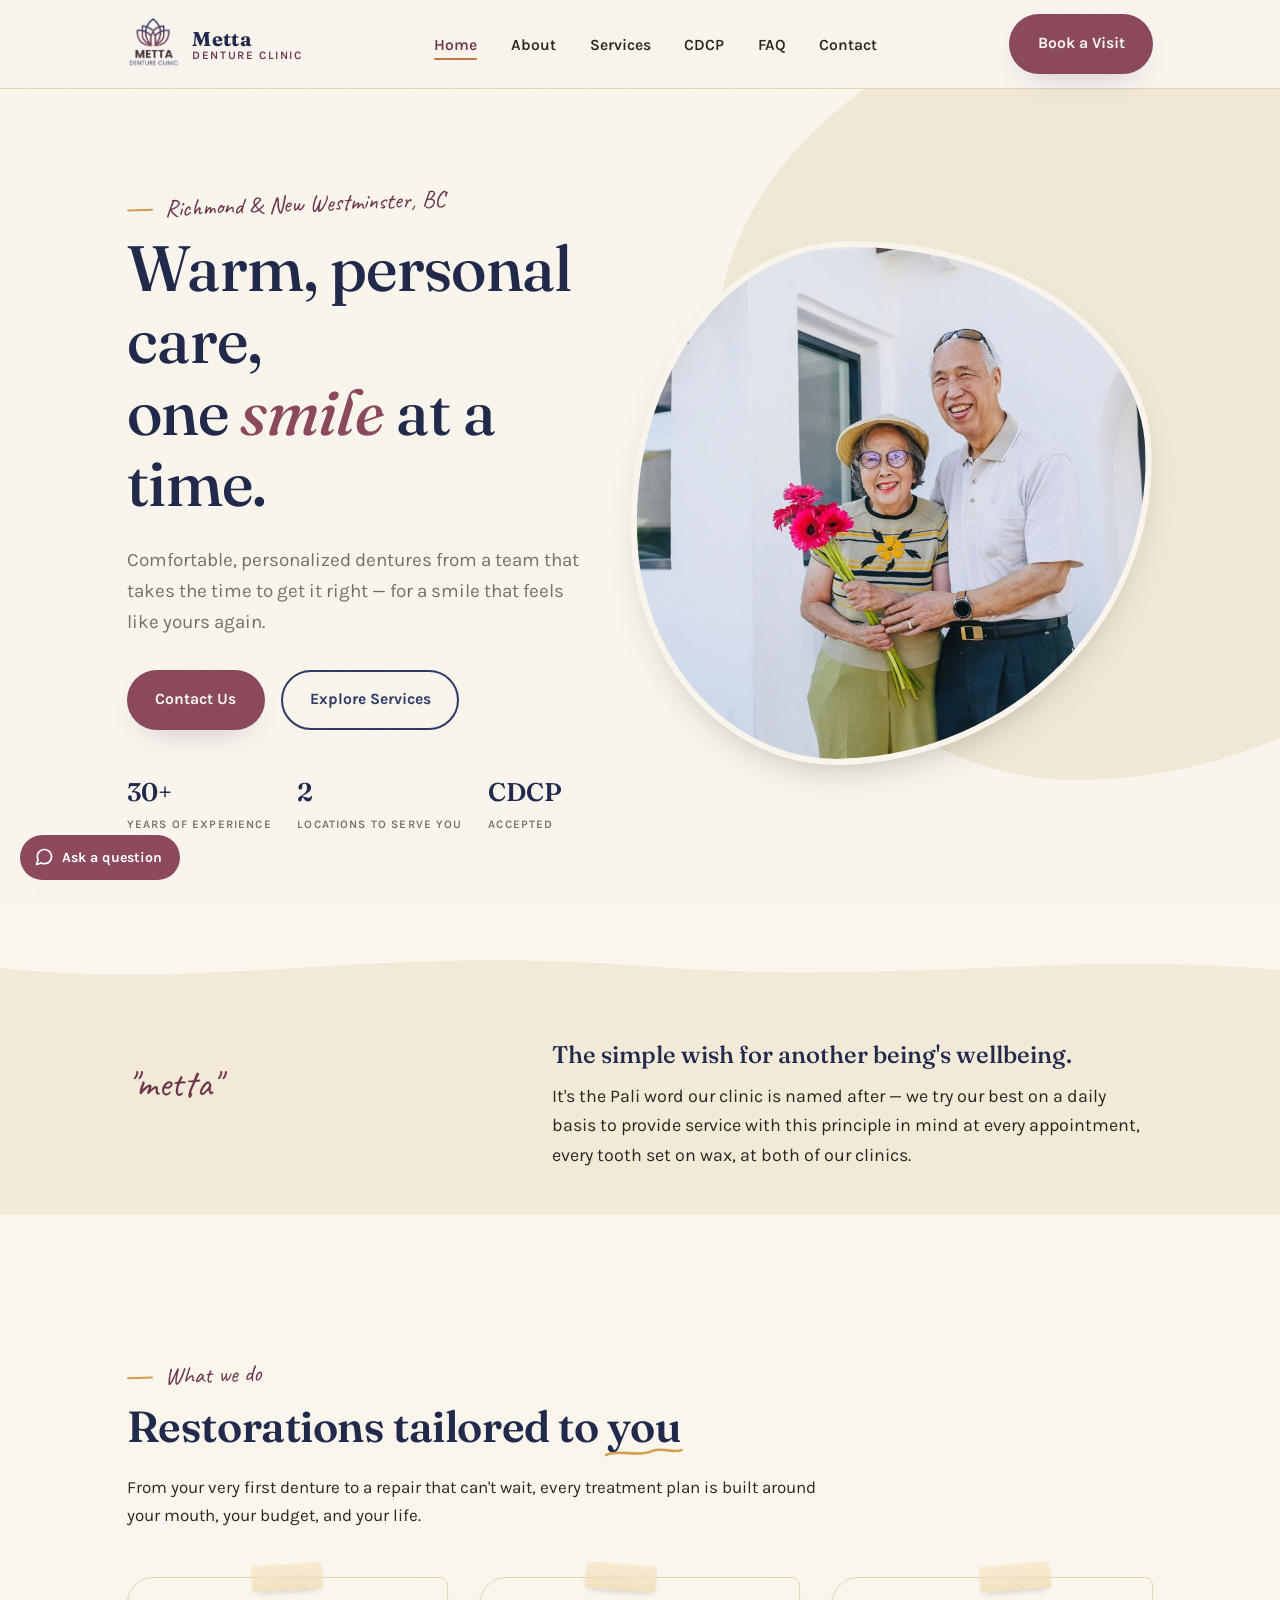
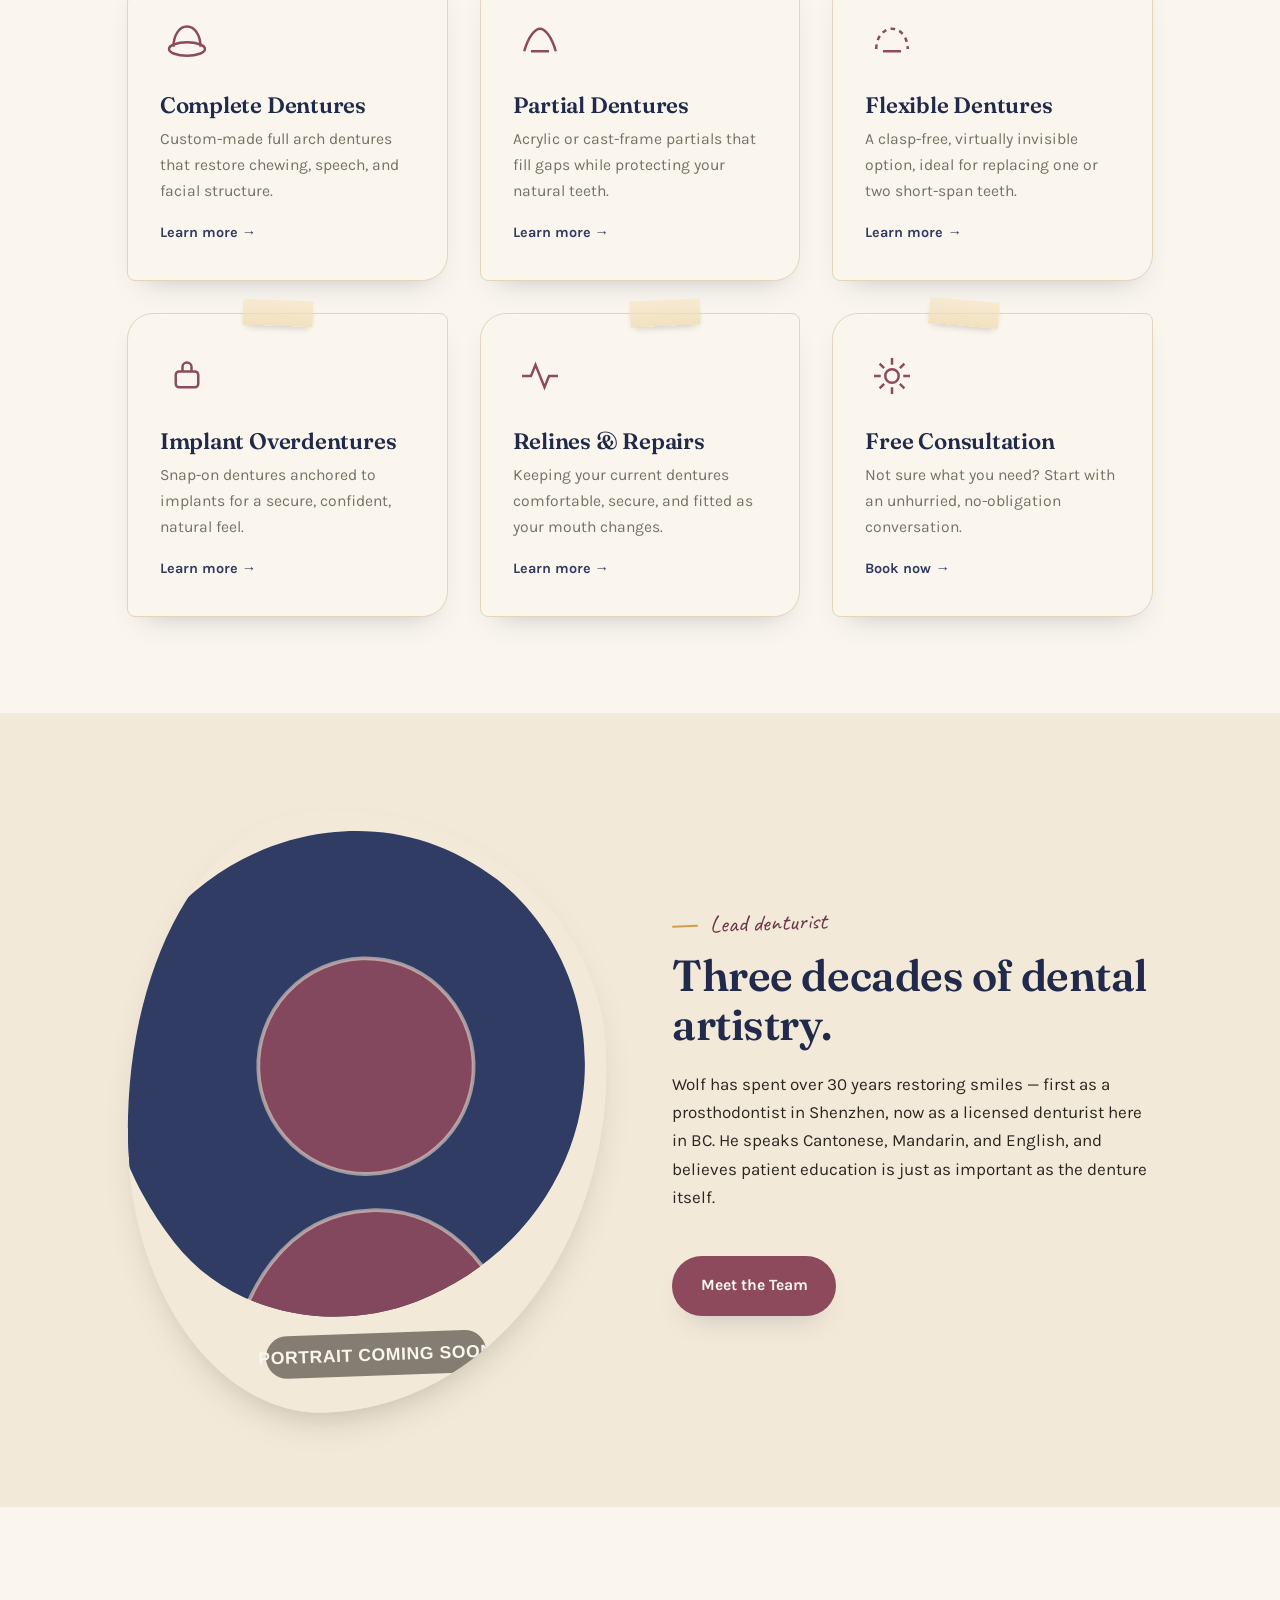
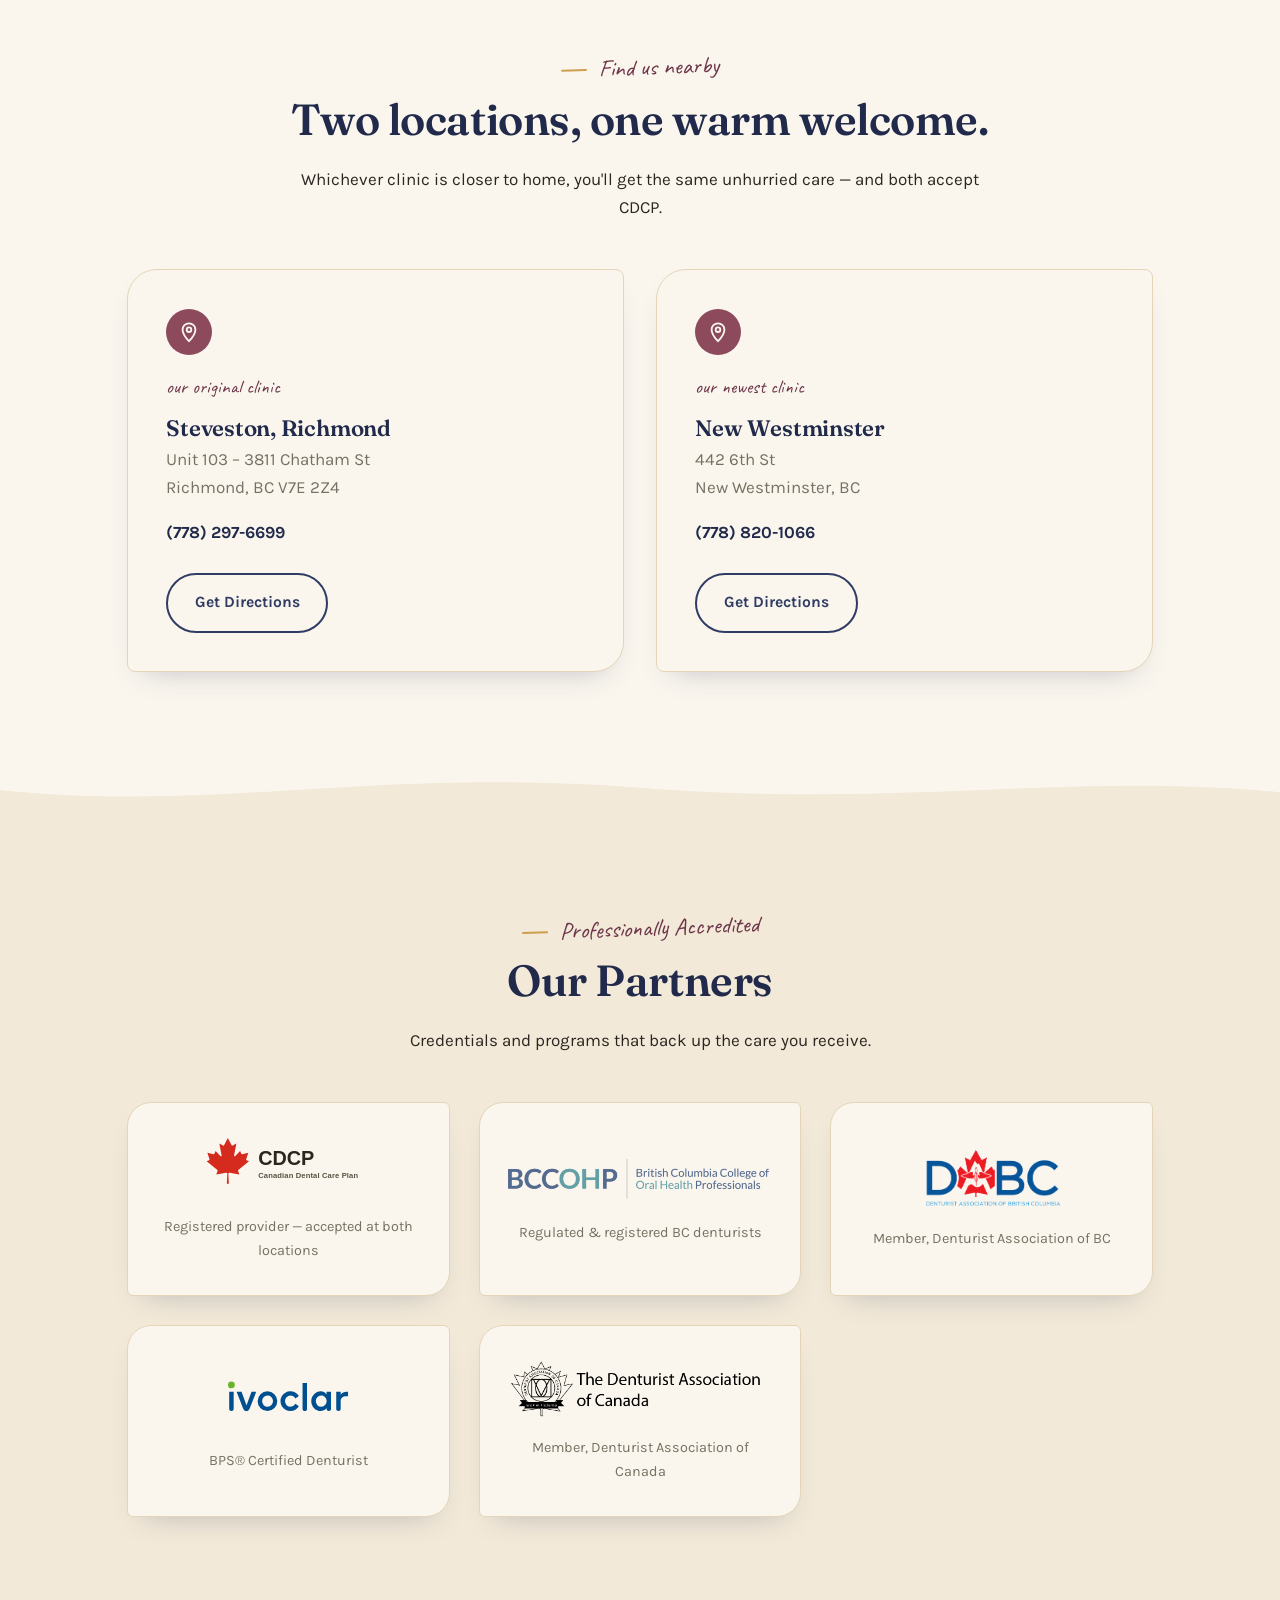
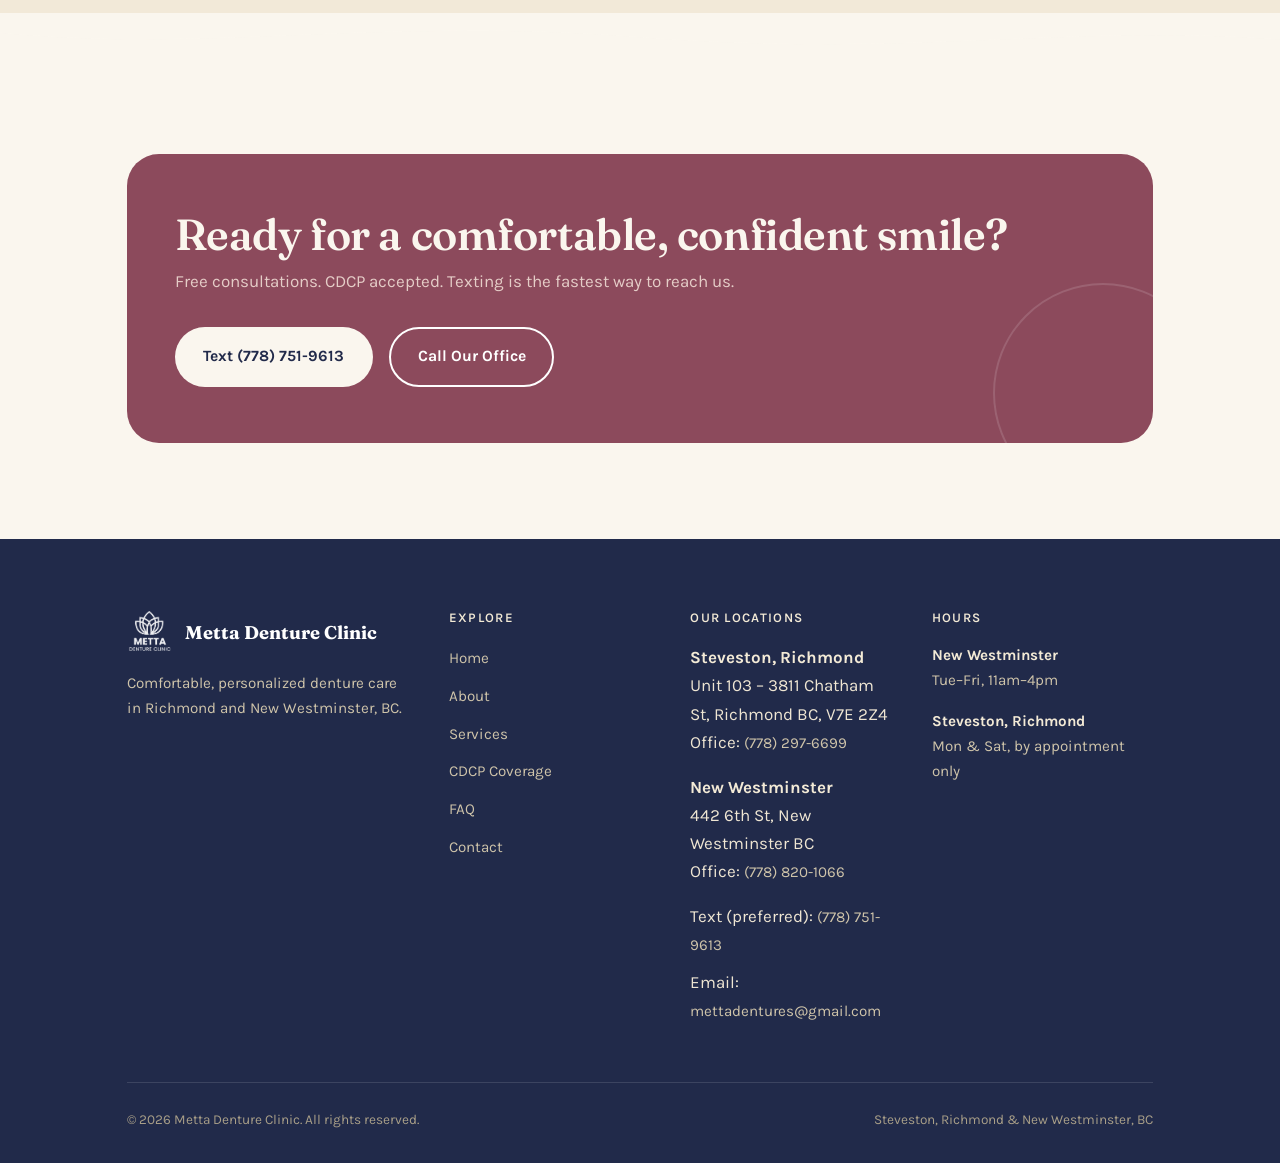
==== commit 7b18f130: "Update clinic hours sitewide New Westminster: Tue-Fri 11am-4pm. Steveston/Richmond: Mon & Sat by app" ====
--- a/index.html
+++ b/index.html
@@ -1,11 +1,113 @@
 <!DOCTYPE html>
-<html lang="en"><head>
+<html lang="en-CA"><head>
 <meta charset="UTF-8">
 <meta name="viewport" content="width=device-width, initial-scale=1.0">
-<title>Metta Denture Clinic | Richmond &amp; New Westminster, BC</title>
-<meta name="description" content="Metta Denture Clinic — two locations in Steveston/Richmond and New Westminster, BC. Complete, partial, immediate &amp; implant dentures. Free consultations, CDCP accepted at both clinics.">
+<title>Richmond &amp; New Westminster Denturist | Metta Denture Clinic</title>
+<meta name="description" content="Denturist in Steveston, Richmond &amp; New Westminster, BC. Complete, partial, flexible &amp; implant dentures, relines and repairs. Free consults, CDCP accepted.">
+<link rel="canonical" href="https://mettadentures.com/">
+<meta property="og:type" content="website">
+<meta property="og:site_name" content="Metta Denture Clinic">
+<meta property="og:locale" content="en_CA">
+<meta property="og:title" content="Richmond &amp; New Westminster Denturist | Metta Denture Clinic">
+<meta property="og:description" content="Denturist in Steveston, Richmond &amp; New Westminster, BC. Complete, partial, flexible &amp; implant dentures, relines and repairs. Free consults, CDCP accepted.">
+<meta property="og:url" content="https://mettadentures.com/">
+<meta property="og:image" content="https://mettadentures.com/images/og-image.jpg">
+<meta property="og:image:width" content="1200">
+<meta property="og:image:height" content="630">
+<meta property="og:image:alt" content="Metta Denture Clinic — denturist in Richmond and New Westminster, BC">
+<meta name="twitter:card" content="summary_large_image">
 <link rel="icon" type="image/png" href="images/favicon-lotus.png">
+<link rel="preconnect" href="https://fonts.googleapis.com">
+<link rel="preconnect" href="https://fonts.gstatic.com" crossorigin>
+<link rel="stylesheet" href="https://fonts.googleapis.com/css2?family=Fraunces:ital,opsz,wght@0,9..144,300;0,9..144,400;0,9..144,500;0,9..144,600;0,9..144,700;1,9..144,400;1,9..144,500&amp;family=Karla:wght@400;500;600;700&amp;family=Caveat:wght@500;600;700&amp;display=swap">
 <link rel="stylesheet" href="css/style.css">
+<script type="application/ld+json">
+{
+  "@context": "https://schema.org",
+  "@graph": [
+    {
+      "@type": "Organization",
+      "@id": "https://mettadentures.com/#organization",
+      "name": "Metta Denture Clinic",
+      "url": "https://mettadentures.com/",
+      "logo": "https://mettadentures.com/images/logo-transparent.png",
+      "image": "https://mettadentures.com/images/og-image.jpg",
+      "description": "Denture clinic offering complete, partial, flexible, immediate and implant-supported dentures, relines and repairs in Richmond and New Westminster, BC.",
+      "email": "mettadentures@gmail.com",
+      "contactPoint": {
+        "@type": "ContactPoint",
+        "telephone": "+1-778-751-9613",
+        "contactType": "customer service",
+        "description": "Text messages preferred",
+        "availableLanguage": [
+          "English",
+          "Mandarin",
+          "Cantonese"
+        ]
+      },
+      "subOrganization": [
+        {
+          "@id": "https://mettadentures.com/#steveston"
+        },
+        {
+          "@id": "https://mettadentures.com/#new-westminster"
+        }
+      ]
+    },
+    {
+      "@type": "MedicalClinic",
+      "@id": "https://mettadentures.com/#steveston",
+      "name": "Metta Denture Clinic",
+      "parentOrganization": {
+        "@id": "https://mettadentures.com/#organization"
+      },
+      "url": "https://mettadentures.com/contact.html",
+      "image": "https://mettadentures.com/images/og-image.jpg",
+      "telephone": "+1-778-297-6699",
+      "email": "mettadentures@gmail.com",
+      "address": {
+        "@type": "PostalAddress",
+        "streetAddress": "Unit 103 – 3811 Chatham St",
+        "addressLocality": "Richmond",
+        "addressRegion": "BC",
+        "postalCode": "V7E 2Z4",
+        "addressCountry": "CA"
+      },
+      "paymentAccepted": "Cash, Debit Card, Credit Card, E-Transfer",
+      "currenciesAccepted": "CAD"
+    },
+    {
+      "@type": "MedicalClinic",
+      "@id": "https://mettadentures.com/#new-westminster",
+      "name": "Metta Denture Clinic",
+      "parentOrganization": {
+        "@id": "https://mettadentures.com/#organization"
+      },
+      "url": "https://mettadentures.com/contact.html",
+      "image": "https://mettadentures.com/images/og-image.jpg",
+      "telephone": "+1-778-820-1066",
+      "email": "mettadentures@gmail.com",
+      "address": {
+        "@type": "PostalAddress",
+        "streetAddress": "442 6th St",
+        "addressLocality": "New Westminster",
+        "addressRegion": "BC",
+        "addressCountry": "CA"
+      },
+      "openingHoursSpecification": [
+        {
+          "@type": "OpeningHoursSpecification",
+          "dayOfWeek": ["Tuesday", "Wednesday", "Thursday", "Friday"],
+          "opens": "11:00",
+          "closes": "16:00"
+        }
+      ],
+      "paymentAccepted": "Cash, Debit Card, Credit Card, E-Transfer",
+      "currenciesAccepted": "CAD"
+    }
+  ]
+}
+</script>
 </head>
 <body>
 
@@ -51,7 +153,7 @@
       </div>
       <div class="hero-art">
         <div class="hero-photo">
-          <img src="images/hero-photo.jpg" alt="Smiling senior couple, all smiles" width="1100" height="733">
+          <img src="images/hero-photo.jpg" fetchpriority="high" alt="Smiling senior couple, all smiles" width="1100" height="733">
         </div>
       </div>
     </div>
@@ -133,7 +235,7 @@
     <div class="container split">
       <div class="split-media reveal">
         <div class="frame">
-          <img src="images/placeholder-team-wolf.svg" alt="Placeholder portrait of Wolf, denturist and owner of Metta Denture Clinic">
+          <img src="images/placeholder-team-wolf.svg" loading="lazy" alt="Placeholder portrait of Wolf, denturist and owner of Metta Denture Clinic">
         </div>
       </div>
       <div class="split-copy reveal">
@@ -186,23 +288,23 @@
       </div>
       <div class="partners-grid">
         <div class="partner-badge logo-badge reveal">
-          <img src="images/partner-cdcp.svg" alt="Canadian Dental Care Plan logo">
+          <img src="images/partner-cdcp.svg" loading="lazy" alt="Canadian Dental Care Plan logo">
           <p>Registered provider — accepted at both locations</p>
         </div>
         <div class="partner-badge logo-badge reveal">
-          <img src="images/partner-bccohp.png" alt="British Columbia College of Oral Health Professionals logo">
+          <img src="images/partner-bccohp.png" loading="lazy" alt="British Columbia College of Oral Health Professionals logo">
           <p>Regulated &amp; registered BC denturists</p>
         </div>
         <div class="partner-badge logo-badge reveal">
-          <img src="images/partner-dabc.png" alt="Denturist Association of British Columbia logo">
+          <img src="images/partner-dabc.png" loading="lazy" alt="Denturist Association of British Columbia logo">
           <p>Member, Denturist Association of BC</p>
         </div>
         <div class="partner-badge logo-badge reveal">
-          <img src="images/partner-ivoclar-bps.svg" alt="Ivoclar logo">
+          <img src="images/partner-ivoclar-bps.svg" loading="lazy" alt="Ivoclar logo">
           <p>BPS® Certified Denturist</p>
         </div>
         <div class="partner-badge logo-badge reveal">
-          <img src="images/partner-dac.png" alt="Denturist Association of Canada logo">
+          <img src="images/partner-dac.png" loading="lazy" alt="Denturist Association of Canada logo">
           <p>Member, Denturist Association of Canada</p>
         </div>
       </div>
@@ -261,7 +363,8 @@
       </div>
       <div>
         <h4>Hours</h4>
-        <p style="color:#cfc4aa;font-size:0.95rem;">Both locations are appointment only at this moment. Please Text or Call or Email for booking.</p>
+        <p style="color:#cfc4aa;font-size:0.95rem;"><strong style="color:#f3ead6;">New Westminster</strong><br>Tue–Fri, 11am–4pm</p>
+        <p style="color:#cfc4aa;font-size:0.95rem;margin-top:0.6em;"><strong style="color:#f3ead6;">Steveston, Richmond</strong><br>Mon &amp; Sat, by appointment only</p>
       </div>
     </div>
     <div class="footer-bottom">
--- a/css/style.css
+++ b/css/style.css
@@ -2,8 +2,6 @@
    Metta Denture Clinic — stylesheet
    Warm, hand-crafted, loving-kindness inspired design system
    ============================================================ */
-
-@import url('https://fonts.googleapis.com/css2?family=Fraunces:ital,opsz,wght@0,9..144,300;0,9..144,400;0,9..144,500;0,9..144,600;0,9..144,700;1,9..144,400;1,9..144,500&family=Karla:wght@400;500;600;700&family=Caveat:wght@500;600;700&display=swap');
 
 :root{
   /* palette — pulled from the Metta lotus mark */
